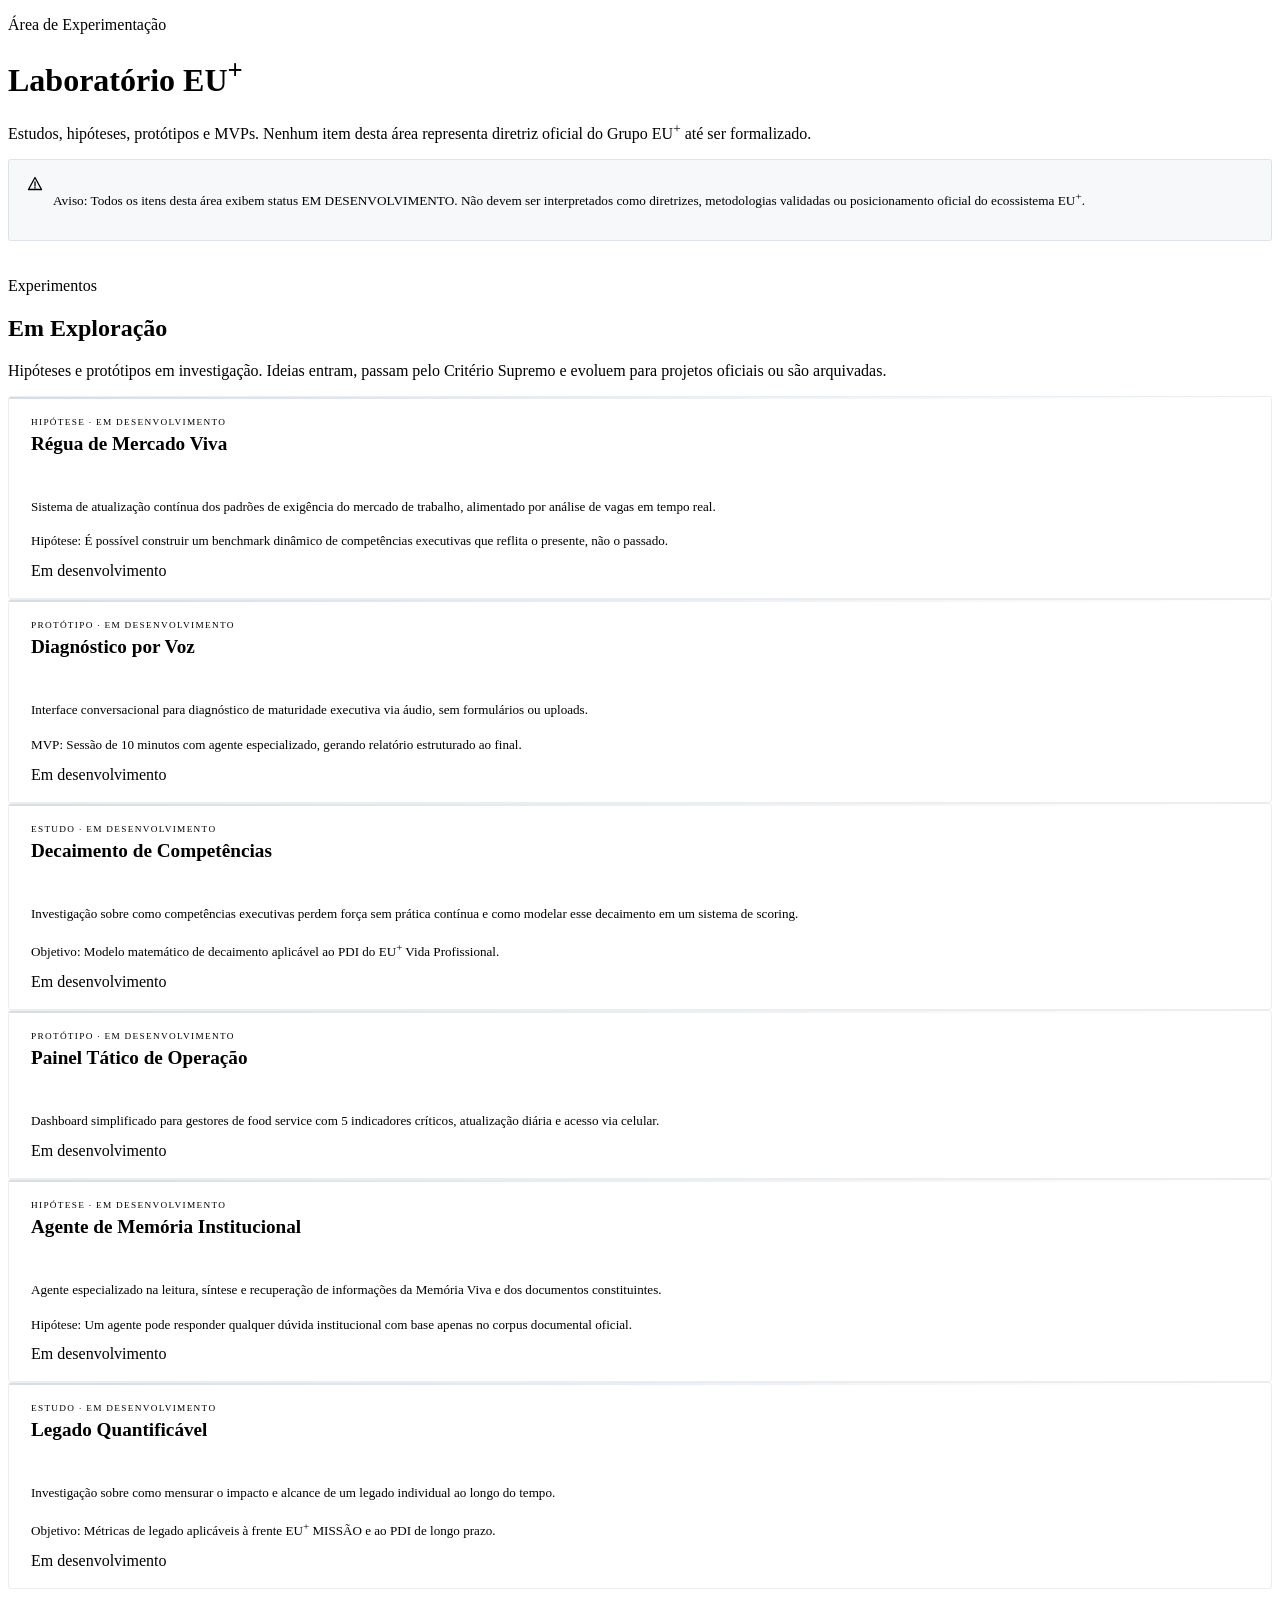
==== index.html @ 72e897d3 "Add files via upload" ====
<!DOCTYPE html>
<html lang="pt-BR">
<head>
<meta charset="UTF-8">
<meta name="viewport" content="width=device-width, initial-scale=1.0">
<title>EU⁺ · Laboratório</title>
<link rel="stylesheet" href="../css/style.css">
<style>
.lab-warn{background:rgba(122,143,163,0.06);border:1px solid rgba(122,143,163,0.2);border-radius:3px;padding:14px 18px;display:flex;align-items:flex-start;gap:10px;margin-bottom:36px;}
.lab-warn svg{color:var(--muted);flex-shrink:0;margin-top:2px;}
.lab-warn p{font-size:0.83rem;font-weight:300;color:var(--muted);line-height:1.65;}
.lab-warn p strong{font-weight:500;color:var(--text);}
.lab-card{border:1px solid rgba(122,143,163,0.15);border-radius:3px;background:var(--bg2);overflow:hidden;transition:border-color 0.2s;}
.lab-card:hover{border-color:rgba(122,143,163,0.3);}
.lab-head{padding:20px 22px 14px;border-bottom:1px solid var(--border2);position:relative;}
.lab-head::before{content:'';position:absolute;top:0;left:0;right:0;height:2px;background:linear-gradient(90deg,rgba(122,143,163,0.3),transparent);}
.lab-label{font-size:0.58rem;font-weight:500;letter-spacing:0.14em;text-transform:uppercase;color:var(--muted);margin-bottom:6px;}
.lab-name{font-family:'Cormorant Garamond',serif;font-size:1.2rem;font-weight:600;color:var(--text);line-height:1.15;}
.lab-body{padding:14px 22px 18px;}
.lab-body p{font-size:0.82rem;font-weight:300;color:var(--muted);line-height:1.65;margin-bottom:10px;}
.lab-body p:last-child{margin-bottom:0;}
.lab-body p strong{font-weight:500;color:var(--text);}
</style>
</head>
<body>
<nav class="topnav" id="topnav"></nav>
<div class="page-wrap">
  <div class="page-hero">
    <div class="container">
      <p class="hero-eyebrow reveal">Área de Experimentação</p>
      <h1 class="reveal rd1">Laboratório EU<sup class="plus">+</sup></h1>
      <p class="reveal rd2">Estudos, hipóteses, protótipos e MVPs. Nenhum item desta área representa diretriz oficial do Grupo EU<sup class="plus">+</sup> até ser formalizado.</p>
    </div>
  </div>

  <section class="sec">
    <div class="container">
      <div class="lab-warn reveal">
        <svg width="16" height="16" viewBox="0 0 16 16" fill="none"><path d="M8 1.5L1.5 13.5h13L8 1.5z" stroke="currentColor" stroke-width="1.3" stroke-linecap="round" stroke-linejoin="round"/><path d="M8 6v4M8 11.5v.5" stroke="currentColor" stroke-width="1.3" stroke-linecap="round"/></svg>
        <p><strong>Aviso:</strong> Todos os itens desta área exibem status <strong>EM DESENVOLVIMENTO</strong>. Não devem ser interpretados como diretrizes, metodologias validadas ou posicionamento oficial do ecossistema EU<sup class="plus">+</sup>.</p>
      </div>
      <div class="two-col sec-head"><div><p class="side-label">Experimentos</p></div><div><h2 class="reveal">Em Exploração</h2><p class="reveal rd1">Hipóteses e protótipos em investigação. Ideias entram, passam pelo Critério Supremo e evoluem para projetos oficiais ou são arquivadas.</p></div></div>
      <div class="grid3">
        <div class="lab-card reveal"><div class="lab-head"><div class="lab-label">Hipótese · Em desenvolvimento</div><div class="lab-name">Régua de Mercado Viva</div></div><div class="lab-body"><p>Sistema de atualização contínua dos padrões de exigência do mercado de trabalho, alimentado por análise de vagas em tempo real.</p><p><strong>Hipótese:</strong> É possível construir um benchmark dinâmico de competências executivas que reflita o presente, não o passado.</p><div style="margin-top:10px"><span class="status-badge dev">Em desenvolvimento</span></div></div></div>
        <div class="lab-card reveal rd1"><div class="lab-head"><div class="lab-label">Protótipo · Em desenvolvimento</div><div class="lab-name">Diagnóstico por Voz</div></div><div class="lab-body"><p>Interface conversacional para diagnóstico de maturidade executiva via áudio, sem formulários ou uploads.</p><p><strong>MVP:</strong> Sessão de 10 minutos com agente especializado, gerando relatório estruturado ao final.</p><div style="margin-top:10px"><span class="status-badge dev">Em desenvolvimento</span></div></div></div>
        <div class="lab-card reveal rd2"><div class="lab-head"><div class="lab-label">Estudo · Em desenvolvimento</div><div class="lab-name">Decaimento de Competências</div></div><div class="lab-body"><p>Investigação sobre como competências executivas perdem força sem prática contínua e como modelar esse decaimento em um sistema de scoring.</p><p><strong>Objetivo:</strong> Modelo matemático de decaimento aplicável ao PDI do EU<sup class="plus">+</sup> Vida Profissional.</p><div style="margin-top:10px"><span class="status-badge dev">Em desenvolvimento</span></div></div></div>
        <div class="lab-card reveal rd1"><div class="lab-head"><div class="lab-label">Protótipo · Em desenvolvimento</div><div class="lab-name">Painel Tático de Operação</div></div><div class="lab-body"><p>Dashboard simplificado para gestores de food service com 5 indicadores críticos, atualização diária e acesso via celular.</p><div style="margin-top:10px"><span class="status-badge dev">Em desenvolvimento</span></div></div></div>
        <div class="lab-card reveal rd2"><div class="lab-head"><div class="lab-label">Hipótese · Em desenvolvimento</div><div class="lab-name">Agente de Memória Institucional</div></div><div class="lab-body"><p>Agente especializado na leitura, síntese e recuperação de informações da Memória Viva e dos documentos constituintes.</p><p><strong>Hipótese:</strong> Um agente pode responder qualquer dúvida institucional com base apenas no corpus documental oficial.</p><div style="margin-top:10px"><span class="status-badge dev">Em desenvolvimento</span></div></div></div>
        <div class="lab-card reveal rd3"><div class="lab-head"><div class="lab-label">Estudo · Em desenvolvimento</div><div class="lab-name">Legado Quantificável</div></div><div class="lab-body"><p>Investigação sobre como mensurar o impacto e alcance de um legado individual ao longo do tempo.</p><p><strong>Objetivo:</strong> Métricas de legado aplicáveis à frente EU<sup class="plus">+</sup> MISSÃO e ao PDI de longo prazo.</p><div style="margin-top:10px"><span class="status-badge dev">Em desenvolvimento</span></div></div></div>
      </div>
    </div>
  </section>
</div>
<footer id="site-footer"></footer>
<script src="../js/shared.js"></script>
<script>buildNav('laboratorio'); buildFooter();</script>
</body>
</html>
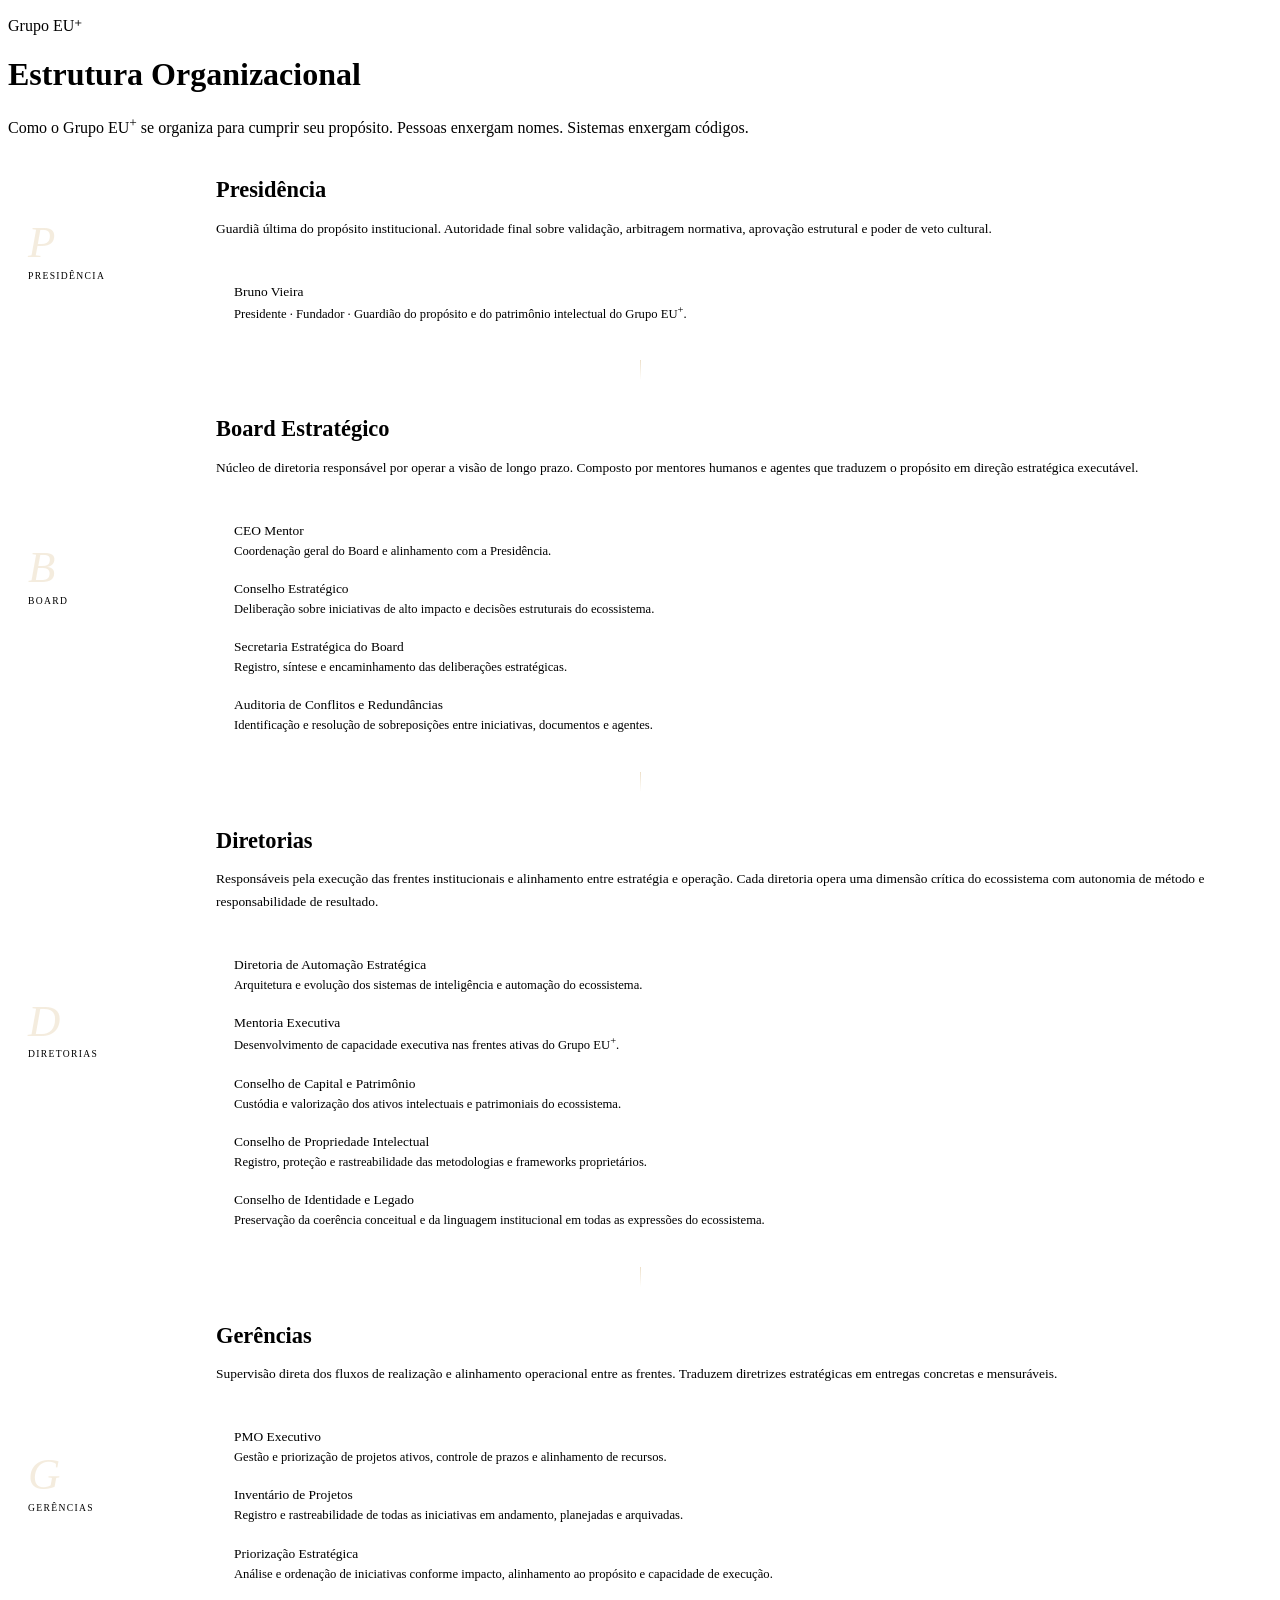
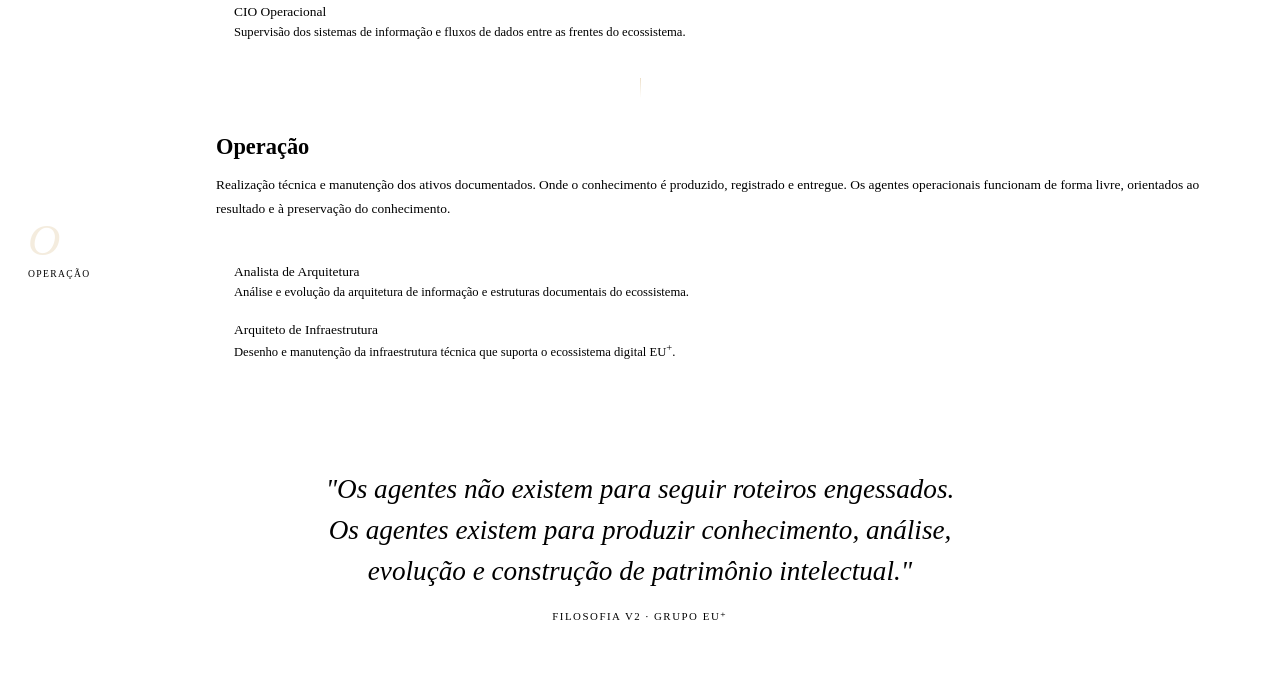
==== commit ac8e82f6: "Add files via upload" ====
--- a/index.html
+++ b/index.html
@@ -3,23 +3,28 @@
 <head>
 <meta charset="UTF-8">
 <meta name="viewport" content="width=device-width, initial-scale=1.0">
-<title>EU⁺ · Laboratório</title>
+<title>EU⁺ · Estrutura Organizacional</title>
 <link rel="stylesheet" href="../css/style.css">
 <style>
-.lab-warn{background:rgba(122,143,163,0.06);border:1px solid rgba(122,143,163,0.2);border-radius:3px;padding:14px 18px;display:flex;align-items:flex-start;gap:10px;margin-bottom:36px;}
-.lab-warn svg{color:var(--muted);flex-shrink:0;margin-top:2px;}
-.lab-warn p{font-size:0.83rem;font-weight:300;color:var(--muted);line-height:1.65;}
-.lab-warn p strong{font-weight:500;color:var(--text);}
-.lab-card{border:1px solid rgba(122,143,163,0.15);border-radius:3px;background:var(--bg2);overflow:hidden;transition:border-color 0.2s;}
-.lab-card:hover{border-color:rgba(122,143,163,0.3);}
-.lab-head{padding:20px 22px 14px;border-bottom:1px solid var(--border2);position:relative;}
-.lab-head::before{content:'';position:absolute;top:0;left:0;right:0;height:2px;background:linear-gradient(90deg,rgba(122,143,163,0.3),transparent);}
-.lab-label{font-size:0.58rem;font-weight:500;letter-spacing:0.14em;text-transform:uppercase;color:var(--muted);margin-bottom:6px;}
-.lab-name{font-family:'Cormorant Garamond',serif;font-size:1.2rem;font-weight:600;color:var(--text);line-height:1.15;}
-.lab-body{padding:14px 22px 18px;}
-.lab-body p{font-size:0.82rem;font-weight:300;color:var(--muted);line-height:1.65;margin-bottom:10px;}
-.lab-body p:last-child{margin-bottom:0;}
-.lab-body p strong{font-weight:500;color:var(--text);}
+.org-wrap { display:flex; flex-direction:column; gap:0; }
+.org-level { border:1px solid var(--border2); border-radius:3px; background:var(--bg2); margin-bottom:12px; overflow:hidden; transition:border-color 0.3s; display:grid; grid-template-columns:180px 1fr; }
+.org-level:hover { border-color:rgba(196,151,74,0.25); }
+.org-badge { background:var(--bg3); border-right:1px solid var(--border2); padding:24px 20px; display:flex; flex-direction:column; justify-content:center; gap:5px; transition:background 0.2s; }
+.org-level:hover .org-badge { background:var(--bg4); }
+.org-badge-n { font-family:'Cormorant Garamond',serif; font-size:2.8rem; font-weight:300; font-style:italic; color:rgba(196,151,74,0.18); line-height:1; }
+.org-badge-tag { font-size:0.6rem; font-weight:500; letter-spacing:0.14em; text-transform:uppercase; color:var(--gold); }
+.org-body { padding:24px 28px; }
+.org-title { font-family:'Cormorant Garamond',serif; font-size:1.4rem; font-weight:600; color:var(--text); margin-bottom:8px; }
+.org-purpose { font-size:0.84rem; font-weight:300; color:var(--muted); line-height:1.72; margin-bottom:18px; }
+.org-roles { border-top:1px solid var(--border2); padding-top:16px; display:flex; flex-direction:column; gap:0; }
+.org-role { display:flex; align-items:flex-start; gap:12px; padding:10px 0; border-bottom:1px solid var(--border2); }
+.org-role:last-child { border-bottom:none; padding-bottom:0; }
+.org-role-dot { width:6px; height:6px; border-radius:50%; border:1px solid var(--gold); background:transparent; flex-shrink:0; margin-top:7px; transition:background 0.2s; }
+.org-level:hover .org-role-dot { background:var(--gold); }
+.org-role-name { font-size:0.84rem; font-weight:500; color:var(--text); margin-bottom:2px; }
+.org-role-desc { font-size:0.79rem; font-weight:300; color:var(--muted); line-height:1.6; }
+.conn { width:1px; height:20px; background:linear-gradient(to bottom,rgba(196,151,74,0.3),transparent); margin:0 auto 12px; }
+@media(max-width:900px){ .org-level{grid-template-columns:1fr;} .org-badge{border-right:none;border-bottom:1px solid var(--border2);flex-direction:row;align-items:center;gap:14px;padding:14px 18px;} }
 </style>
 </head>
 <body>
@@ -27,32 +32,103 @@
 <div class="page-wrap">
   <div class="page-hero">
     <div class="container">
-      <p class="hero-eyebrow reveal">Área de Experimentação</p>
-      <h1 class="reveal rd1">Laboratório EU<sup class="plus">+</sup></h1>
-      <p class="reveal rd2">Estudos, hipóteses, protótipos e MVPs. Nenhum item desta área representa diretriz oficial do Grupo EU<sup class="plus">+</sup> até ser formalizado.</p>
+      <p class="hero-eyebrow reveal">Grupo EU⁺</p>
+      <h1 class="reveal rd1">Estrutura Organizacional</h1>
+      <p class="reveal rd2">Como o Grupo EU<sup class="plus">+</sup> se organiza para cumprir seu propósito. Pessoas enxergam nomes. Sistemas enxergam códigos.</p>
     </div>
   </div>
 
   <section class="sec">
     <div class="container">
-      <div class="lab-warn reveal">
-        <svg width="16" height="16" viewBox="0 0 16 16" fill="none"><path d="M8 1.5L1.5 13.5h13L8 1.5z" stroke="currentColor" stroke-width="1.3" stroke-linecap="round" stroke-linejoin="round"/><path d="M8 6v4M8 11.5v.5" stroke="currentColor" stroke-width="1.3" stroke-linecap="round"/></svg>
-        <p><strong>Aviso:</strong> Todos os itens desta área exibem status <strong>EM DESENVOLVIMENTO</strong>. Não devem ser interpretados como diretrizes, metodologias validadas ou posicionamento oficial do ecossistema EU<sup class="plus">+</sup>.</p>
+
+      <div class="org-level reveal">
+        <div class="org-badge"><span class="org-badge-n">P</span><span class="org-badge-tag">Presidência</span></div>
+        <div class="org-body">
+          <div class="org-title">Presidência</div>
+          <p class="org-purpose">Guardiã última do propósito institucional. Autoridade final sobre validação, arbitragem normativa, aprovação estrutural e poder de veto cultural.</p>
+          <div class="org-roles">
+            <div class="org-role"><div class="org-role-dot"></div><div><div class="org-role-name">Bruno Vieira</div><div class="org-role-desc">Presidente · Fundador · Guardião do propósito e do patrimônio intelectual do Grupo EU<sup class="plus">+</sup>.</div></div></div>
+          </div>
+        </div>
       </div>
-      <div class="two-col sec-head"><div><p class="side-label">Experimentos</p></div><div><h2 class="reveal">Em Exploração</h2><p class="reveal rd1">Hipóteses e protótipos em investigação. Ideias entram, passam pelo Critério Supremo e evoluem para projetos oficiais ou são arquivadas.</p></div></div>
-      <div class="grid3">
-        <div class="lab-card reveal"><div class="lab-head"><div class="lab-label">Hipótese · Em desenvolvimento</div><div class="lab-name">Régua de Mercado Viva</div></div><div class="lab-body"><p>Sistema de atualização contínua dos padrões de exigência do mercado de trabalho, alimentado por análise de vagas em tempo real.</p><p><strong>Hipótese:</strong> É possível construir um benchmark dinâmico de competências executivas que reflita o presente, não o passado.</p><div style="margin-top:10px"><span class="status-badge dev">Em desenvolvimento</span></div></div></div>
-        <div class="lab-card reveal rd1"><div class="lab-head"><div class="lab-label">Protótipo · Em desenvolvimento</div><div class="lab-name">Diagnóstico por Voz</div></div><div class="lab-body"><p>Interface conversacional para diagnóstico de maturidade executiva via áudio, sem formulários ou uploads.</p><p><strong>MVP:</strong> Sessão de 10 minutos com agente especializado, gerando relatório estruturado ao final.</p><div style="margin-top:10px"><span class="status-badge dev">Em desenvolvimento</span></div></div></div>
-        <div class="lab-card reveal rd2"><div class="lab-head"><div class="lab-label">Estudo · Em desenvolvimento</div><div class="lab-name">Decaimento de Competências</div></div><div class="lab-body"><p>Investigação sobre como competências executivas perdem força sem prática contínua e como modelar esse decaimento em um sistema de scoring.</p><p><strong>Objetivo:</strong> Modelo matemático de decaimento aplicável ao PDI do EU<sup class="plus">+</sup> Vida Profissional.</p><div style="margin-top:10px"><span class="status-badge dev">Em desenvolvimento</span></div></div></div>
-        <div class="lab-card reveal rd1"><div class="lab-head"><div class="lab-label">Protótipo · Em desenvolvimento</div><div class="lab-name">Painel Tático de Operação</div></div><div class="lab-body"><p>Dashboard simplificado para gestores de food service com 5 indicadores críticos, atualização diária e acesso via celular.</p><div style="margin-top:10px"><span class="status-badge dev">Em desenvolvimento</span></div></div></div>
-        <div class="lab-card reveal rd2"><div class="lab-head"><div class="lab-label">Hipótese · Em desenvolvimento</div><div class="lab-name">Agente de Memória Institucional</div></div><div class="lab-body"><p>Agente especializado na leitura, síntese e recuperação de informações da Memória Viva e dos documentos constituintes.</p><p><strong>Hipótese:</strong> Um agente pode responder qualquer dúvida institucional com base apenas no corpus documental oficial.</p><div style="margin-top:10px"><span class="status-badge dev">Em desenvolvimento</span></div></div></div>
-        <div class="lab-card reveal rd3"><div class="lab-head"><div class="lab-label">Estudo · Em desenvolvimento</div><div class="lab-name">Legado Quantificável</div></div><div class="lab-body"><p>Investigação sobre como mensurar o impacto e alcance de um legado individual ao longo do tempo.</p><p><strong>Objetivo:</strong> Métricas de legado aplicáveis à frente EU<sup class="plus">+</sup> MISSÃO e ao PDI de longo prazo.</p><div style="margin-top:10px"><span class="status-badge dev">Em desenvolvimento</span></div></div></div>
+
+      <div class="conn"></div>
+
+      <div class="org-level reveal rd1">
+        <div class="org-badge"><span class="org-badge-n">B</span><span class="org-badge-tag">Board</span></div>
+        <div class="org-body">
+          <div class="org-title">Board Estratégico</div>
+          <p class="org-purpose">Núcleo de diretoria responsável por operar a visão de longo prazo. Composto por mentores humanos e agentes que traduzem o propósito em direção estratégica executável.</p>
+          <div class="org-roles">
+            <div class="org-role"><div class="org-role-dot"></div><div><div class="org-role-name">CEO Mentor</div><div class="org-role-desc">Coordenação geral do Board e alinhamento com a Presidência.</div></div></div>
+            <div class="org-role"><div class="org-role-dot"></div><div><div class="org-role-name">Conselho Estratégico</div><div class="org-role-desc">Deliberação sobre iniciativas de alto impacto e decisões estruturais do ecossistema.</div></div></div>
+            <div class="org-role"><div class="org-role-dot"></div><div><div class="org-role-name">Secretaria Estratégica do Board</div><div class="org-role-desc">Registro, síntese e encaminhamento das deliberações estratégicas.</div></div></div>
+            <div class="org-role"><div class="org-role-dot"></div><div><div class="org-role-name">Auditoria de Conflitos e Redundâncias</div><div class="org-role-desc">Identificação e resolução de sobreposições entre iniciativas, documentos e agentes.</div></div></div>
+          </div>
+        </div>
+      </div>
+
+      <div class="conn"></div>
+
+      <div class="org-level reveal rd2">
+        <div class="org-badge"><span class="org-badge-n">D</span><span class="org-badge-tag">Diretorias</span></div>
+        <div class="org-body">
+          <div class="org-title">Diretorias</div>
+          <p class="org-purpose">Responsáveis pela execução das frentes institucionais e alinhamento entre estratégia e operação. Cada diretoria opera uma dimensão crítica do ecossistema com autonomia de método e responsabilidade de resultado.</p>
+          <div class="org-roles">
+            <div class="org-role"><div class="org-role-dot"></div><div><div class="org-role-name">Diretoria de Automação Estratégica</div><div class="org-role-desc">Arquitetura e evolução dos sistemas de inteligência e automação do ecossistema.</div></div></div>
+            <div class="org-role"><div class="org-role-dot"></div><div><div class="org-role-name">Mentoria Executiva</div><div class="org-role-desc">Desenvolvimento de capacidade executiva nas frentes ativas do Grupo EU<sup class="plus">+</sup>.</div></div></div>
+            <div class="org-role"><div class="org-role-dot"></div><div><div class="org-role-name">Conselho de Capital e Patrimônio</div><div class="org-role-desc">Custódia e valorização dos ativos intelectuais e patrimoniais do ecossistema.</div></div></div>
+            <div class="org-role"><div class="org-role-dot"></div><div><div class="org-role-name">Conselho de Propriedade Intelectual</div><div class="org-role-desc">Registro, proteção e rastreabilidade das metodologias e frameworks proprietários.</div></div></div>
+            <div class="org-role"><div class="org-role-dot"></div><div><div class="org-role-name">Conselho de Identidade e Legado</div><div class="org-role-desc">Preservação da coerência conceitual e da linguagem institucional em todas as expressões do ecossistema.</div></div></div>
+          </div>
+        </div>
+      </div>
+
+      <div class="conn"></div>
+
+      <div class="org-level reveal rd3">
+        <div class="org-badge"><span class="org-badge-n">G</span><span class="org-badge-tag">Gerências</span></div>
+        <div class="org-body">
+          <div class="org-title">Gerências</div>
+          <p class="org-purpose">Supervisão direta dos fluxos de realização e alinhamento operacional entre as frentes. Traduzem diretrizes estratégicas em entregas concretas e mensuráveis.</p>
+          <div class="org-roles">
+            <div class="org-role"><div class="org-role-dot"></div><div><div class="org-role-name">PMO Executivo</div><div class="org-role-desc">Gestão e priorização de projetos ativos, controle de prazos e alinhamento de recursos.</div></div></div>
+            <div class="org-role"><div class="org-role-dot"></div><div><div class="org-role-name">Inventário de Projetos</div><div class="org-role-desc">Registro e rastreabilidade de todas as iniciativas em andamento, planejadas e arquivadas.</div></div></div>
+            <div class="org-role"><div class="org-role-dot"></div><div><div class="org-role-name">Priorização Estratégica</div><div class="org-role-desc">Análise e ordenação de iniciativas conforme impacto, alinhamento ao propósito e capacidade de execução.</div></div></div>
+            <div class="org-role"><div class="org-role-dot"></div><div><div class="org-role-name">CIO Operacional</div><div class="org-role-desc">Supervisão dos sistemas de informação e fluxos de dados entre as frentes do ecossistema.</div></div></div>
+          </div>
+        </div>
+      </div>
+
+      <div class="conn"></div>
+
+      <div class="org-level reveal rd4">
+        <div class="org-badge"><span class="org-badge-n">O</span><span class="org-badge-tag">Operação</span></div>
+        <div class="org-body">
+          <div class="org-title">Operação</div>
+          <p class="org-purpose">Realização técnica e manutenção dos ativos documentados. Onde o conhecimento é produzido, registrado e entregue. Os agentes operacionais funcionam de forma livre, orientados ao resultado e à preservação do conhecimento.</p>
+          <div class="org-roles">
+            <div class="org-role"><div class="org-role-dot"></div><div><div class="org-role-name">Analista de Arquitetura</div><div class="org-role-desc">Análise e evolução da arquitetura de informação e estruturas documentais do ecossistema.</div></div></div>
+            <div class="org-role"><div class="org-role-dot"></div><div><div class="org-role-name">Arquiteto de Infraestrutura</div><div class="org-role-desc">Desenho e manutenção da infraestrutura técnica que suporta o ecossistema digital EU<sup class="plus">+</sup>.</div></div></div>
+          </div>
+        </div>
+      </div>
+
+    </div>
+  </section>
+
+  <section class="sec">
+    <div class="container">
+      <div class="card reveal" style="text-align:center;padding:44px 40px">
+        <p style="font-family:'Cormorant Garamond',serif;font-size:clamp(1.2rem,2.5vw,1.7rem);font-weight:300;font-style:italic;color:var(--text);line-height:1.5;margin-bottom:14px">"Os agentes não existem para seguir roteiros engessados.<br>Os agentes existem para produzir conhecimento, análise,<br>evolução e construção de patrimônio intelectual."</p>
+        <span style="font-size:0.68rem;font-weight:500;letter-spacing:0.14em;text-transform:uppercase;color:var(--gold)">Filosofia V2 · Grupo EU⁺</span>
       </div>
     </div>
   </section>
 </div>
 <footer id="site-footer"></footer>
 <script src="../js/shared.js"></script>
-<script>buildNav('laboratorio'); buildFooter();</script>
+<script>buildNav('organizacao'); buildFooter();</script>
 </body>
 </html>
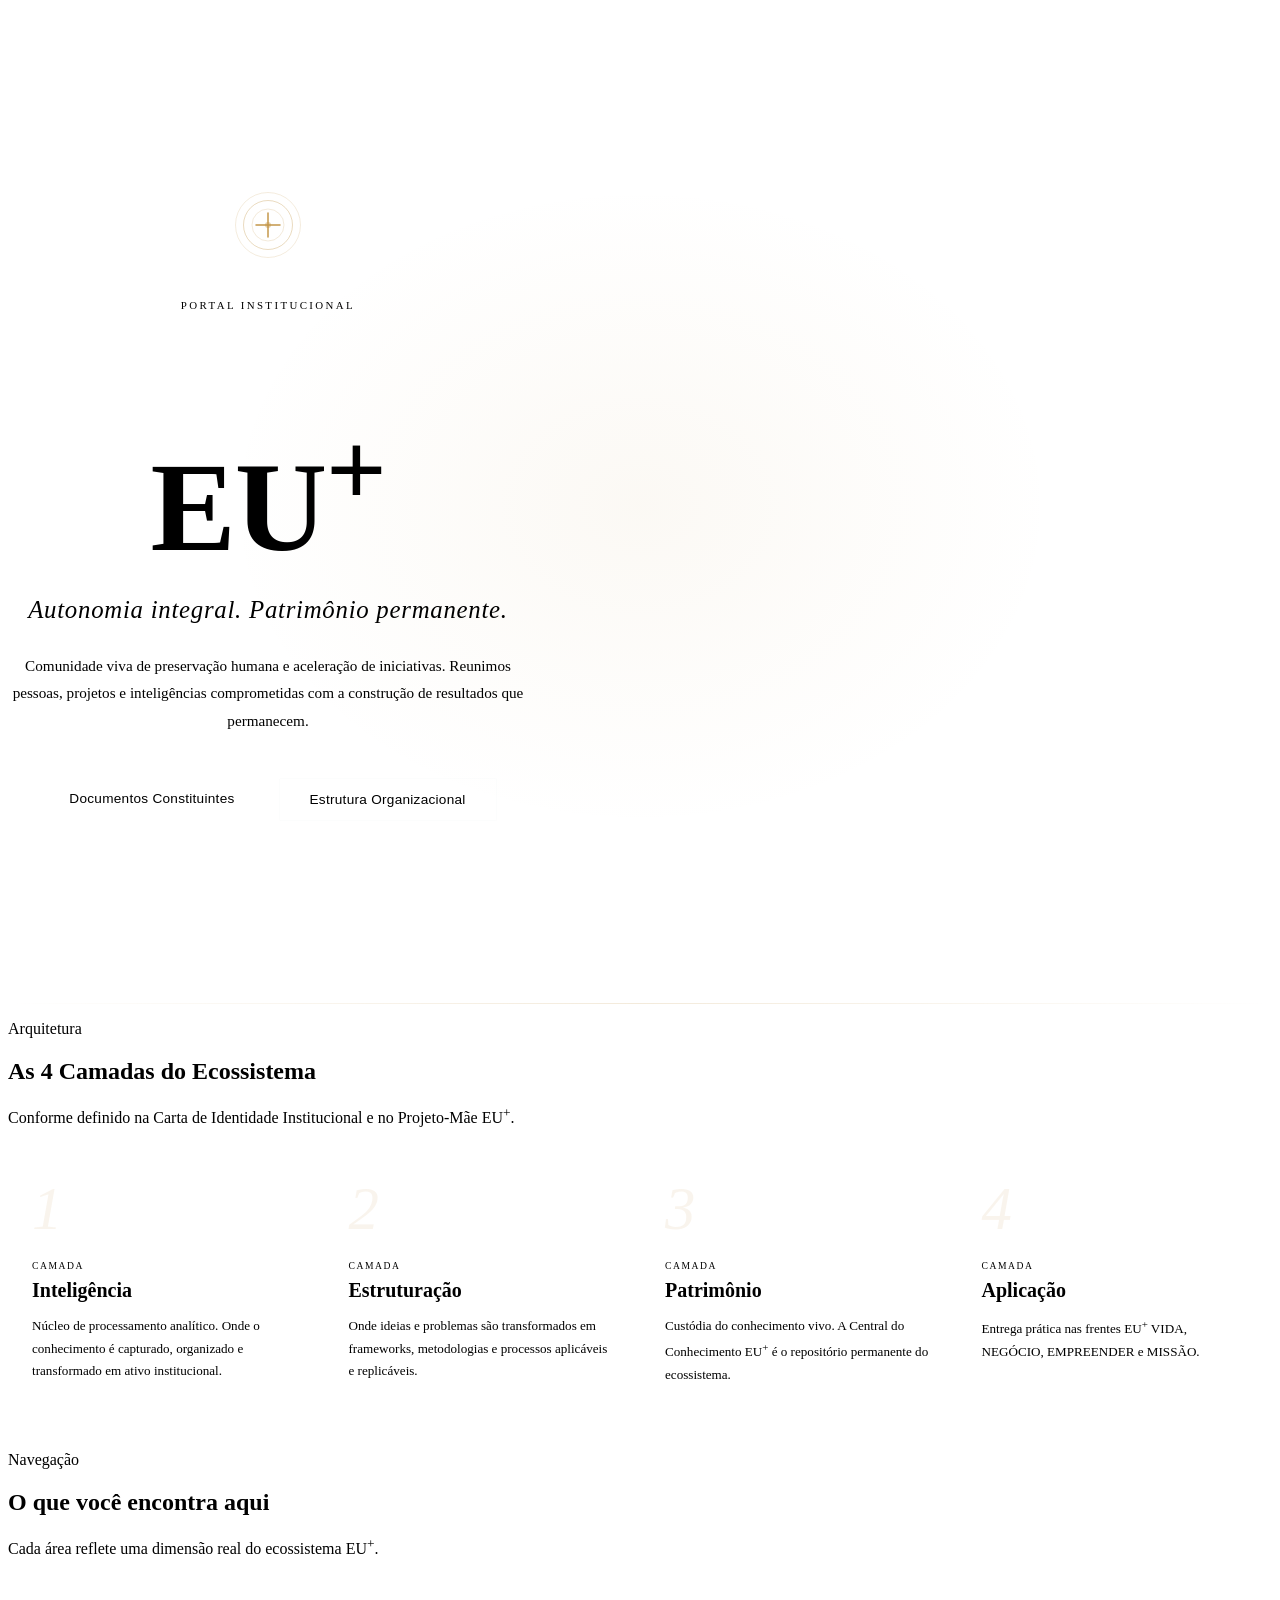
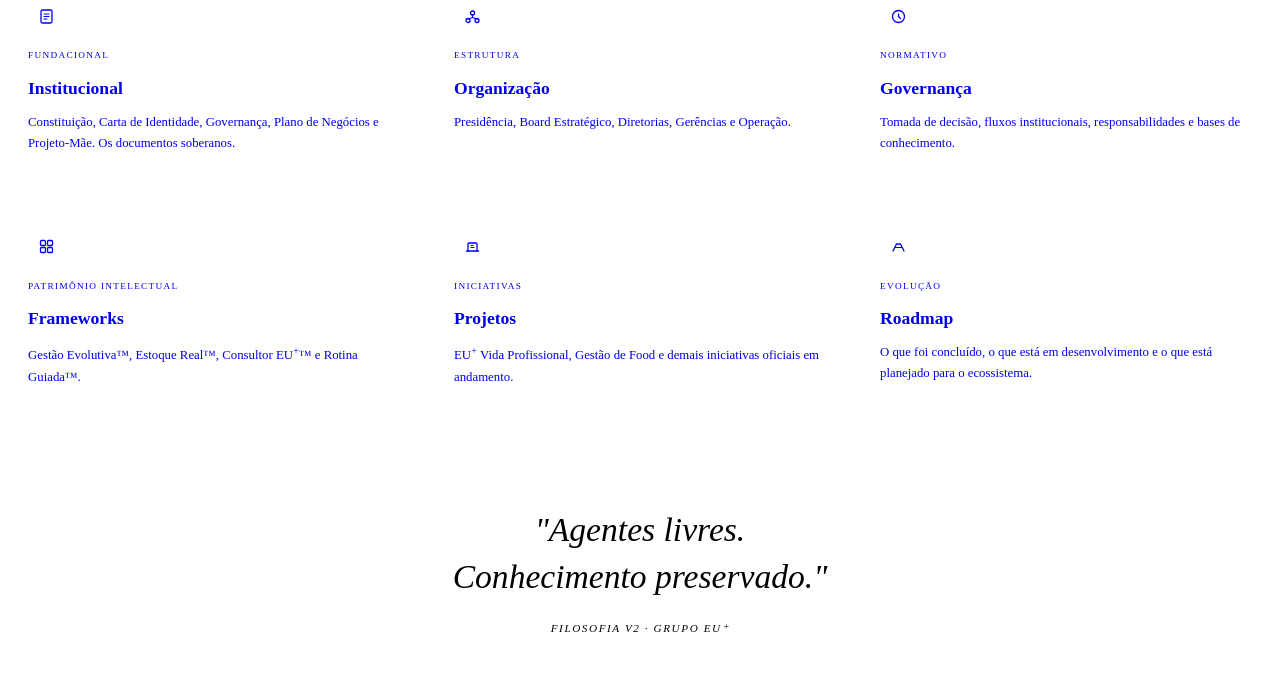
==== commit c9dac515: "Rename Portal/index.html to index.html" ====
--- a/index.html
+++ b/index.html
@@ -3,132 +3,305 @@
 <head>
 <meta charset="UTF-8">
 <meta name="viewport" content="width=device-width, initial-scale=1.0">
-<title>EU⁺ · Estrutura Organizacional</title>
-<link rel="stylesheet" href="../css/style.css">
+<meta name="description" content="EU⁺ — Portal Institucional. Comunidade viva de preservação humana e aceleração de iniciativas.">
+<title>EU⁺ · Portal Institucional</title>
+<link rel="stylesheet" href="./css/style.css">
 <style>
-.org-wrap { display:flex; flex-direction:column; gap:0; }
-.org-level { border:1px solid var(--border2); border-radius:3px; background:var(--bg2); margin-bottom:12px; overflow:hidden; transition:border-color 0.3s; display:grid; grid-template-columns:180px 1fr; }
-.org-level:hover { border-color:rgba(196,151,74,0.25); }
-.org-badge { background:var(--bg3); border-right:1px solid var(--border2); padding:24px 20px; display:flex; flex-direction:column; justify-content:center; gap:5px; transition:background 0.2s; }
-.org-level:hover .org-badge { background:var(--bg4); }
-.org-badge-n { font-family:'Cormorant Garamond',serif; font-size:2.8rem; font-weight:300; font-style:italic; color:rgba(196,151,74,0.18); line-height:1; }
-.org-badge-tag { font-size:0.6rem; font-weight:500; letter-spacing:0.14em; text-transform:uppercase; color:var(--gold); }
-.org-body { padding:24px 28px; }
-.org-title { font-family:'Cormorant Garamond',serif; font-size:1.4rem; font-weight:600; color:var(--text); margin-bottom:8px; }
-.org-purpose { font-size:0.84rem; font-weight:300; color:var(--muted); line-height:1.72; margin-bottom:18px; }
-.org-roles { border-top:1px solid var(--border2); padding-top:16px; display:flex; flex-direction:column; gap:0; }
-.org-role { display:flex; align-items:flex-start; gap:12px; padding:10px 0; border-bottom:1px solid var(--border2); }
-.org-role:last-child { border-bottom:none; padding-bottom:0; }
-.org-role-dot { width:6px; height:6px; border-radius:50%; border:1px solid var(--gold); background:transparent; flex-shrink:0; margin-top:7px; transition:background 0.2s; }
-.org-level:hover .org-role-dot { background:var(--gold); }
-.org-role-name { font-size:0.84rem; font-weight:500; color:var(--text); margin-bottom:2px; }
-.org-role-desc { font-size:0.79rem; font-weight:300; color:var(--muted); line-height:1.6; }
-.conn { width:1px; height:20px; background:linear-gradient(to bottom,rgba(196,151,74,0.3),transparent); margin:0 auto 12px; }
-@media(max-width:900px){ .org-level{grid-template-columns:1fr;} .org-badge{border-right:none;border-bottom:1px solid var(--border2);flex-direction:row;align-items:center;gap:14px;padding:14px 18px;} }
+  .home-hero {
+    min-height: calc(100vh - 64px);
+    display: flex; align-items: center;
+    padding: 80px 0;
+    position: relative; overflow: hidden;
+  }
+
+  .home-hero::before {
+    content: '';
+    position: absolute; top: 50%; left: 50%;
+    transform: translate(-50%, -50%);
+    width: 900px; height: 700px;
+    background: radial-gradient(ellipse, rgba(196,151,74,0.06) 0%, transparent 65%);
+    pointer-events: none;
+  }
+
+  .home-hero::after {
+    content: '';
+    position: absolute; bottom: 0; left: 0; right: 0;
+    height: 1px;
+    background: linear-gradient(90deg, transparent, rgba(196,151,74,0.2), transparent);
+  }
+
+  .hero-center {
+    text-align: center;
+    max-width: 780px; margin: 0 auto;
+    position: relative; z-index: 1;
+  }
+
+  .hero-emblem { margin-bottom: 36px; }
+
+  .hero-eyebrow-home {
+    font-size: 0.68rem; font-weight: 500;
+    letter-spacing: 0.22em; text-transform: uppercase;
+    color: var(--gold); margin-bottom: 18px;
+    display: block;
+  }
+
+  .hero-title {
+    font-family: 'Cormorant Garamond', serif;
+    font-size: clamp(4rem, 11vw, 8rem);
+    font-weight: 600; color: var(--text);
+    line-height: 1; margin-bottom: 12px;
+    letter-spacing: -0.01em;
+  }
+
+  .hero-sub {
+    font-family: 'Cormorant Garamond', serif;
+    font-size: clamp(1.1rem, 2.5vw, 1.55rem);
+    font-weight: 300; font-style: italic;
+    color: var(--gold); margin-bottom: 28px;
+    letter-spacing: 0.03em;
+  }
+
+  .hero-desc {
+    font-size: 0.95rem; font-weight: 300;
+    color: var(--muted); line-height: 1.8;
+    max-width: 520px; margin: 0 auto 44px;
+  }
+
+  .hero-ctas {
+    display: flex; justify-content: center;
+    gap: 14px; flex-wrap: wrap;
+  }
+
+  .btn {
+    font-family: 'DM Sans', sans-serif;
+    font-size: 0.85rem; font-weight: 500;
+    padding: 13px 30px; border-radius: 2px;
+    text-decoration: none; display: inline-block;
+    transition: all 0.2s; letter-spacing: 0.02em;
+  }
+
+  .btn-primary { background: var(--gold); color: var(--bg); }
+  .btn-primary:hover { background: #D4AA62; transform: translateY(-1px); }
+  .btn-outline { background: transparent; color: var(--text); border: 1px solid rgba(238,240,242,0.18); }
+  .btn-outline:hover { border-color: var(--gold); color: var(--gold); }
+
+  /* CAMADAS */
+  .camadas-wrap {
+    display: grid; grid-template-columns: repeat(4, 1fr);
+    gap: 2px;
+  }
+
+  .camada {
+    background: var(--bg2); padding: 36px 24px;
+    position: relative; overflow: hidden;
+    transition: background 0.3s;
+  }
+
+  .camada:first-child { border-radius: 3px 0 0 3px; }
+  .camada:last-child  { border-radius: 0 3px 3px 0; }
+  .camada:hover { background: var(--bg3); }
+
+  .camada::before {
+    content: ''; position: absolute;
+    top: 0; left: 0; right: 0; height: 2px;
+    background: linear-gradient(90deg, transparent, var(--gold), transparent);
+    opacity: 0; transition: opacity 0.3s;
+  }
+
+  .camada:hover::before { opacity: 1; }
+
+  .camada-n {
+    font-family: 'Cormorant Garamond', serif;
+    font-size: 3.8rem; font-weight: 300; font-style: italic;
+    color: rgba(196,151,74,0.1); line-height: 1;
+    margin-bottom: 20px; display: block;
+  }
+
+  .camada-label { font-size: 0.6rem; font-weight: 500; letter-spacing: 0.16em; text-transform: uppercase; color: var(--gold); margin-bottom: 8px; }
+  .camada-title { font-family: 'Cormorant Garamond', serif; font-size: 1.25rem; font-weight: 600; color: var(--text); margin-bottom: 10px; }
+  .camada-desc { font-size: 0.82rem; font-weight: 300; color: var(--muted); line-height: 1.72; }
+
+  /* NAV CARDS */
+  .nav-cards { display: grid; grid-template-columns: repeat(3, 1fr); gap: 14px; }
+
+  .nav-card {
+    border: 1px solid var(--border2); border-radius: 3px;
+    padding: 24px 20px; background: var(--bg2);
+    text-decoration: none; display: block;
+    transition: border-color 0.25s, transform 0.2s;
+    position: relative; overflow: hidden;
+  }
+
+  .nav-card::after {
+    content: ''; position: absolute;
+    bottom: 0; left: 0; width: 0; height: 1px;
+    background: var(--gold); transition: width 0.3s;
+  }
+
+  .nav-card:hover { border-color: rgba(196,151,74,0.3); transform: translateY(-2px); }
+  .nav-card:hover::after { width: 100%; }
+
+  .nav-card-icon {
+    width: 36px; height: 36px;
+    border: 1px solid var(--border); border-radius: 2px;
+    background: var(--bg3); display: flex;
+    align-items: center; justify-content: center;
+    margin-bottom: 16px; color: var(--gold);
+  }
+
+  .nav-card-label { font-size: 0.58rem; font-weight: 500; letter-spacing: 0.14em; text-transform: uppercase; color: var(--muted); margin-bottom: 6px; }
+  .nav-card h3 { font-family: 'Cormorant Garamond', serif; font-size: 1.1rem; font-weight: 600; color: var(--text); margin-bottom: 8px; }
+  .nav-card p { font-size: 0.8rem; font-weight: 300; color: var(--muted); line-height: 1.65; }
+
+  .principle-box {
+    background: var(--bg2); border: 1px solid var(--border);
+    border-radius: 3px; padding: 48px;
+    text-align: center; position: relative; overflow: hidden;
+  }
+
+  .principle-box::before {
+    content: ''; position: absolute;
+    top: 0; left: 0; right: 0; height: 2px;
+    background: linear-gradient(90deg, transparent, var(--gold), transparent);
+  }
+
+  .principle-box blockquote {
+    font-family: 'Cormorant Garamond', serif;
+    font-size: clamp(1.5rem, 3vw, 2.1rem);
+    font-weight: 300; font-style: italic;
+    color: var(--text); line-height: 1.4; margin-bottom: 18px;
+  }
+
+  .principle-box cite {
+    font-size: 0.7rem; font-weight: 500;
+    letter-spacing: 0.14em; text-transform: uppercase;
+    color: var(--gold);
+  }
+
+  @media (max-width: 900px) {
+    .camadas-wrap { grid-template-columns: 1fr 1fr; }
+    .camada:first-child { border-radius: 3px 0 0 0; }
+    .camada:last-child  { border-radius: 0 0 3px 0; }
+    .nav-cards { grid-template-columns: 1fr; }
+    .principle-box { padding: 32px 24px; }
+  }
 </style>
 </head>
 <body>
 <nav class="topnav" id="topnav"></nav>
+
 <div class="page-wrap">
-  <div class="page-hero">
+
+  <!-- HERO -->
+  <section class="home-hero">
     <div class="container">
-      <p class="hero-eyebrow reveal">Grupo EU⁺</p>
-      <h1 class="reveal rd1">Estrutura Organizacional</h1>
-      <p class="reveal rd2">Como o Grupo EU<sup class="plus">+</sup> se organiza para cumprir seu propósito. Pessoas enxergam nomes. Sistemas enxergam códigos.</p>
+      <div class="hero-center">
+        <div class="hero-emblem reveal">
+          <svg width="68" height="68" viewBox="0 0 68 68" fill="none" xmlns="http://www.w3.org/2000/svg">
+            <circle cx="34" cy="34" r="32.5" stroke="rgba(196,151,74,0.18)" stroke-width="1"/>
+            <circle cx="34" cy="34" r="24.5" stroke="rgba(196,151,74,0.35)" stroke-width="1"/>
+            <circle cx="34" cy="34" r="16" stroke="rgba(196,151,74,0.2)" stroke-width="1"/>
+            <line x1="34" y1="22" x2="34" y2="46" stroke="#C4974A" stroke-width="1.5" stroke-linecap="round"/>
+            <line x1="22" y1="34" x2="46" y2="34" stroke="#C4974A" stroke-width="1.5" stroke-linecap="round"/>
+            <circle cx="34" cy="34" r="3" fill="#C4974A" opacity="0.45"/>
+          </svg>
+        </div>
+        <span class="hero-eyebrow-home reveal rd1">Portal Institucional</span>
+        <h1 class="hero-title reveal rd2">EU<sup class="plus">+</sup></h1>
+        <p class="hero-sub reveal rd2">Autonomia integral. Patrimônio permanente.</p>
+        <p class="hero-desc reveal rd3">Comunidade viva de preservação humana e aceleração de iniciativas. Reunimos pessoas, projetos e inteligências comprometidas com a construção de resultados que permanecem.</p>
+        <div class="hero-ctas reveal rd4">
+          <a href="./documentos/index.html" class="btn btn-primary">Documentos Constituintes</a>
+          <a href="./organizacao/index.html" class="btn btn-outline">Estrutura Organizacional</a>
+        </div>
+      </div>
     </div>
-  </div>
-
+  </section>
+
+  <!-- CAMADAS -->
+  <section class="sec" style="border-top:1px solid var(--border2)">
+    <div class="container">
+      <div class="two-col sec-head">
+        <div><p class="side-label">Arquitetura</p></div>
+        <div>
+          <h2>As 4 Camadas do Ecossistema</h2>
+          <p>Conforme definido na Carta de Identidade Institucional e no Projeto-Mãe EU<sup class="plus">+</sup>.</p>
+        </div>
+      </div>
+      <div class="camadas-wrap">
+        <div class="camada reveal"><span class="camada-n">1</span><div class="camada-label">Camada</div><div class="camada-title">Inteligência</div><p class="camada-desc">Núcleo de processamento analítico. Onde o conhecimento é capturado, organizado e transformado em ativo institucional.</p></div>
+        <div class="camada reveal rd1"><span class="camada-n">2</span><div class="camada-label">Camada</div><div class="camada-title">Estruturação</div><p class="camada-desc">Onde ideias e problemas são transformados em frameworks, metodologias e processos aplicáveis e replicáveis.</p></div>
+        <div class="camada reveal rd2"><span class="camada-n">3</span><div class="camada-label">Camada</div><div class="camada-title">Patrimônio</div><p class="camada-desc">Custódia do conhecimento vivo. A Central do Conhecimento EU<sup class="plus">+</sup> é o repositório permanente do ecossistema.</p></div>
+        <div class="camada reveal rd3"><span class="camada-n">4</span><div class="camada-label">Camada</div><div class="camada-title">Aplicação</div><p class="camada-desc">Entrega prática nas frentes EU<sup class="plus">+</sup> VIDA, NEGÓCIO, EMPREENDER e MISSÃO.</p></div>
+      </div>
+    </div>
+  </section>
+
+  <!-- NAVEGAÇÃO -->
   <section class="sec">
     <div class="container">
-
-      <div class="org-level reveal">
-        <div class="org-badge"><span class="org-badge-n">P</span><span class="org-badge-tag">Presidência</span></div>
-        <div class="org-body">
-          <div class="org-title">Presidência</div>
-          <p class="org-purpose">Guardiã última do propósito institucional. Autoridade final sobre validação, arbitragem normativa, aprovação estrutural e poder de veto cultural.</p>
-          <div class="org-roles">
-            <div class="org-role"><div class="org-role-dot"></div><div><div class="org-role-name">Bruno Vieira</div><div class="org-role-desc">Presidente · Fundador · Guardião do propósito e do patrimônio intelectual do Grupo EU<sup class="plus">+</sup>.</div></div></div>
-          </div>
+      <div class="two-col sec-head">
+        <div><p class="side-label">Navegação</p></div>
+        <div>
+          <h2>O que você encontra aqui</h2>
+          <p>Cada área reflete uma dimensão real do ecossistema EU<sup class="plus">+</sup>.</p>
         </div>
       </div>
-
-      <div class="conn"></div>
-
-      <div class="org-level reveal rd1">
-        <div class="org-badge"><span class="org-badge-n">B</span><span class="org-badge-tag">Board</span></div>
-        <div class="org-body">
-          <div class="org-title">Board Estratégico</div>
-          <p class="org-purpose">Núcleo de diretoria responsável por operar a visão de longo prazo. Composto por mentores humanos e agentes que traduzem o propósito em direção estratégica executável.</p>
-          <div class="org-roles">
-            <div class="org-role"><div class="org-role-dot"></div><div><div class="org-role-name">CEO Mentor</div><div class="org-role-desc">Coordenação geral do Board e alinhamento com a Presidência.</div></div></div>
-            <div class="org-role"><div class="org-role-dot"></div><div><div class="org-role-name">Conselho Estratégico</div><div class="org-role-desc">Deliberação sobre iniciativas de alto impacto e decisões estruturais do ecossistema.</div></div></div>
-            <div class="org-role"><div class="org-role-dot"></div><div><div class="org-role-name">Secretaria Estratégica do Board</div><div class="org-role-desc">Registro, síntese e encaminhamento das deliberações estratégicas.</div></div></div>
-            <div class="org-role"><div class="org-role-dot"></div><div><div class="org-role-name">Auditoria de Conflitos e Redundâncias</div><div class="org-role-desc">Identificação e resolução de sobreposições entre iniciativas, documentos e agentes.</div></div></div>
-          </div>
-        </div>
-      </div>
-
-      <div class="conn"></div>
-
-      <div class="org-level reveal rd2">
-        <div class="org-badge"><span class="org-badge-n">D</span><span class="org-badge-tag">Diretorias</span></div>
-        <div class="org-body">
-          <div class="org-title">Diretorias</div>
-          <p class="org-purpose">Responsáveis pela execução das frentes institucionais e alinhamento entre estratégia e operação. Cada diretoria opera uma dimensão crítica do ecossistema com autonomia de método e responsabilidade de resultado.</p>
-          <div class="org-roles">
-            <div class="org-role"><div class="org-role-dot"></div><div><div class="org-role-name">Diretoria de Automação Estratégica</div><div class="org-role-desc">Arquitetura e evolução dos sistemas de inteligência e automação do ecossistema.</div></div></div>
-            <div class="org-role"><div class="org-role-dot"></div><div><div class="org-role-name">Mentoria Executiva</div><div class="org-role-desc">Desenvolvimento de capacidade executiva nas frentes ativas do Grupo EU<sup class="plus">+</sup>.</div></div></div>
-            <div class="org-role"><div class="org-role-dot"></div><div><div class="org-role-name">Conselho de Capital e Patrimônio</div><div class="org-role-desc">Custódia e valorização dos ativos intelectuais e patrimoniais do ecossistema.</div></div></div>
-            <div class="org-role"><div class="org-role-dot"></div><div><div class="org-role-name">Conselho de Propriedade Intelectual</div><div class="org-role-desc">Registro, proteção e rastreabilidade das metodologias e frameworks proprietários.</div></div></div>
-            <div class="org-role"><div class="org-role-dot"></div><div><div class="org-role-name">Conselho de Identidade e Legado</div><div class="org-role-desc">Preservação da coerência conceitual e da linguagem institucional em todas as expressões do ecossistema.</div></div></div>
-          </div>
-        </div>
-      </div>
-
-      <div class="conn"></div>
-
-      <div class="org-level reveal rd3">
-        <div class="org-badge"><span class="org-badge-n">G</span><span class="org-badge-tag">Gerências</span></div>
-        <div class="org-body">
-          <div class="org-title">Gerências</div>
-          <p class="org-purpose">Supervisão direta dos fluxos de realização e alinhamento operacional entre as frentes. Traduzem diretrizes estratégicas em entregas concretas e mensuráveis.</p>
-          <div class="org-roles">
-            <div class="org-role"><div class="org-role-dot"></div><div><div class="org-role-name">PMO Executivo</div><div class="org-role-desc">Gestão e priorização de projetos ativos, controle de prazos e alinhamento de recursos.</div></div></div>
-            <div class="org-role"><div class="org-role-dot"></div><div><div class="org-role-name">Inventário de Projetos</div><div class="org-role-desc">Registro e rastreabilidade de todas as iniciativas em andamento, planejadas e arquivadas.</div></div></div>
-            <div class="org-role"><div class="org-role-dot"></div><div><div class="org-role-name">Priorização Estratégica</div><div class="org-role-desc">Análise e ordenação de iniciativas conforme impacto, alinhamento ao propósito e capacidade de execução.</div></div></div>
-            <div class="org-role"><div class="org-role-dot"></div><div><div class="org-role-name">CIO Operacional</div><div class="org-role-desc">Supervisão dos sistemas de informação e fluxos de dados entre as frentes do ecossistema.</div></div></div>
-          </div>
-        </div>
-      </div>
-
-      <div class="conn"></div>
-
-      <div class="org-level reveal rd4">
-        <div class="org-badge"><span class="org-badge-n">O</span><span class="org-badge-tag">Operação</span></div>
-        <div class="org-body">
-          <div class="org-title">Operação</div>
-          <p class="org-purpose">Realização técnica e manutenção dos ativos documentados. Onde o conhecimento é produzido, registrado e entregue. Os agentes operacionais funcionam de forma livre, orientados ao resultado e à preservação do conhecimento.</p>
-          <div class="org-roles">
-            <div class="org-role"><div class="org-role-dot"></div><div><div class="org-role-name">Analista de Arquitetura</div><div class="org-role-desc">Análise e evolução da arquitetura de informação e estruturas documentais do ecossistema.</div></div></div>
-            <div class="org-role"><div class="org-role-dot"></div><div><div class="org-role-name">Arquiteto de Infraestrutura</div><div class="org-role-desc">Desenho e manutenção da infraestrutura técnica que suporta o ecossistema digital EU<sup class="plus">+</sup>.</div></div></div>
-          </div>
-        </div>
-      </div>
-
+      <div class="nav-cards">
+        <a href="./documentos/index.html" class="nav-card reveal">
+          <div class="nav-card-icon"><svg width="15" height="15" viewBox="0 0 15 15" fill="none"><rect x="2" y="1" width="11" height="13" rx="1.5" stroke="currentColor" stroke-width="1.3"/><path d="M5 5h5M5 7.5h5M5 10h3" stroke="currentColor" stroke-width="1" stroke-linecap="round"/></svg></div>
+          <div class="nav-card-label">Fundacional</div>
+          <h3>Institucional</h3>
+          <p>Constituição, Carta de Identidade, Governança, Plano de Negócios e Projeto-Mãe. Os documentos soberanos.</p>
+        </a>
+        <a href="./organizacao/index.html" class="nav-card reveal rd1">
+          <div class="nav-card-icon"><svg width="15" height="15" viewBox="0 0 15 15" fill="none"><circle cx="7.5" cy="4" r="2" stroke="currentColor" stroke-width="1.3"/><circle cx="3" cy="11.5" r="2" stroke="currentColor" stroke-width="1.3"/><circle cx="12" cy="11.5" r="2" stroke="currentColor" stroke-width="1.3"/><path d="M7.5 6v2.5M7.5 8.5L3 10M7.5 8.5L12 10" stroke="currentColor" stroke-width="1.1" stroke-linecap="round"/></svg></div>
+          <div class="nav-card-label">Estrutura</div>
+          <h3>Organização</h3>
+          <p>Presidência, Board Estratégico, Diretorias, Gerências e Operação.</p>
+        </a>
+        <a href="./governanca/index.html" class="nav-card reveal rd2">
+          <div class="nav-card-icon"><svg width="15" height="15" viewBox="0 0 15 15" fill="none"><circle cx="7.5" cy="7.5" r="6" stroke="currentColor" stroke-width="1.3"/><path d="M7.5 5v2.5l2 2" stroke="currentColor" stroke-width="1.3" stroke-linecap="round"/></svg></div>
+          <div class="nav-card-label">Normativo</div>
+          <h3>Governança</h3>
+          <p>Tomada de decisão, fluxos institucionais, responsabilidades e bases de conhecimento.</p>
+        </a>
+        <a href="./frameworks/index.html" class="nav-card reveal rd1">
+          <div class="nav-card-icon"><svg width="15" height="15" viewBox="0 0 15 15" fill="none"><rect x="1.5" y="1.5" width="5" height="5" rx="1" stroke="currentColor" stroke-width="1.3"/><rect x="8.5" y="1.5" width="5" height="5" rx="1" stroke="currentColor" stroke-width="1.3"/><rect x="1.5" y="8.5" width="5" height="5" rx="1" stroke="currentColor" stroke-width="1.3"/><rect x="8.5" y="8.5" width="5" height="5" rx="1" stroke="currentColor" stroke-width="1.3"/></svg></div>
+          <div class="nav-card-label">Patrimônio Intelectual</div>
+          <h3>Frameworks</h3>
+          <p>Gestão Evolutiva™, Estoque Real™, Consultor EU<sup class="plus">+</sup>™ e Rotina Guiada™.</p>
+        </a>
+        <a href="./projetos/index.html" class="nav-card reveal rd2">
+          <div class="nav-card-icon"><svg width="15" height="15" viewBox="0 0 15 15" fill="none"><path d="M3 12V5a1 1 0 011-1h7a1 1 0 011 1v7" stroke="currentColor" stroke-width="1.3" stroke-linecap="round"/><path d="M1.5 12h12" stroke="currentColor" stroke-width="1.3" stroke-linecap="round"/><path d="M6 8.5h3M6 6.5h2" stroke="currentColor" stroke-width="1" stroke-linecap="round"/></svg></div>
+          <div class="nav-card-label">Iniciativas</div>
+          <h3>Projetos</h3>
+          <p>EU<sup class="plus">+</sup> Vida Profissional, Gestão de Food e demais iniciativas oficiais em andamento.</p>
+        </a>
+        <a href="./roadmap/index.html" class="nav-card reveal rd3">
+          <div class="nav-card-icon"><svg width="15" height="15" viewBox="0 0 15 15" fill="none"><path d="M2 12l3.5-7h4L13 12" stroke="currentColor" stroke-width="1.3" stroke-linecap="round" stroke-linejoin="round"/><path d="M4 8.5h7" stroke="currentColor" stroke-width="1" stroke-linecap="round"/></svg></div>
+          <div class="nav-card-label">Evolução</div>
+          <h3>Roadmap</h3>
+          <p>O que foi concluído, o que está em desenvolvimento e o que está planejado para o ecossistema.</p>
+        </a>
+      </div>
     </div>
   </section>
 
+  <!-- PRINCÍPIO -->
   <section class="sec">
     <div class="container">
-      <div class="card reveal" style="text-align:center;padding:44px 40px">
-        <p style="font-family:'Cormorant Garamond',serif;font-size:clamp(1.2rem,2.5vw,1.7rem);font-weight:300;font-style:italic;color:var(--text);line-height:1.5;margin-bottom:14px">"Os agentes não existem para seguir roteiros engessados.<br>Os agentes existem para produzir conhecimento, análise,<br>evolução e construção de patrimônio intelectual."</p>
-        <span style="font-size:0.68rem;font-weight:500;letter-spacing:0.14em;text-transform:uppercase;color:var(--gold)">Filosofia V2 · Grupo EU⁺</span>
+      <div class="principle-box reveal">
+        <blockquote>"Agentes livres.<br>Conhecimento preservado."</blockquote>
+        <cite>Filosofia V2 · Grupo EU⁺</cite>
       </div>
     </div>
   </section>
+
 </div>
+
 <footer id="site-footer"></footer>
-<script src="../js/shared.js"></script>
-<script>buildNav('organizacao'); buildFooter();</script>
+<script src="./js/shared.js"></script>
+<script>buildNav('inicio'); buildFooter();</script>
 </body>
 </html>
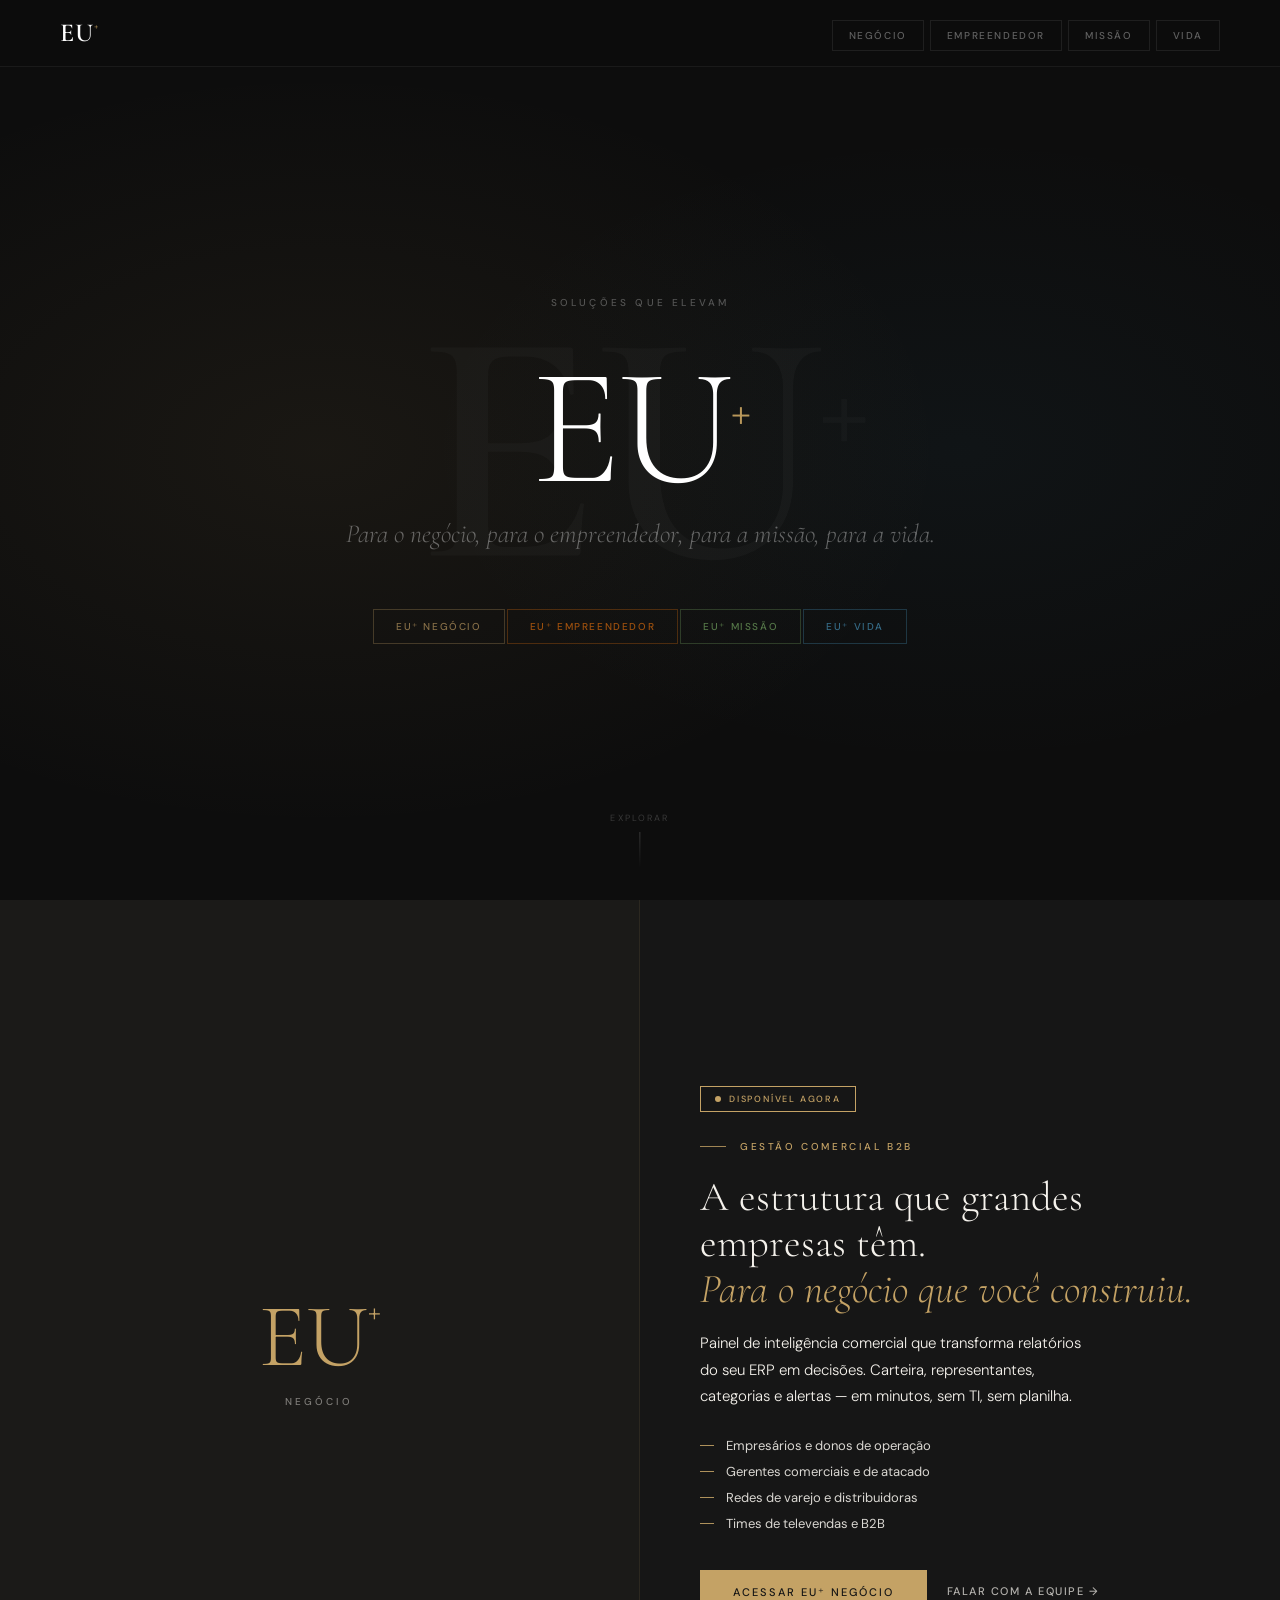
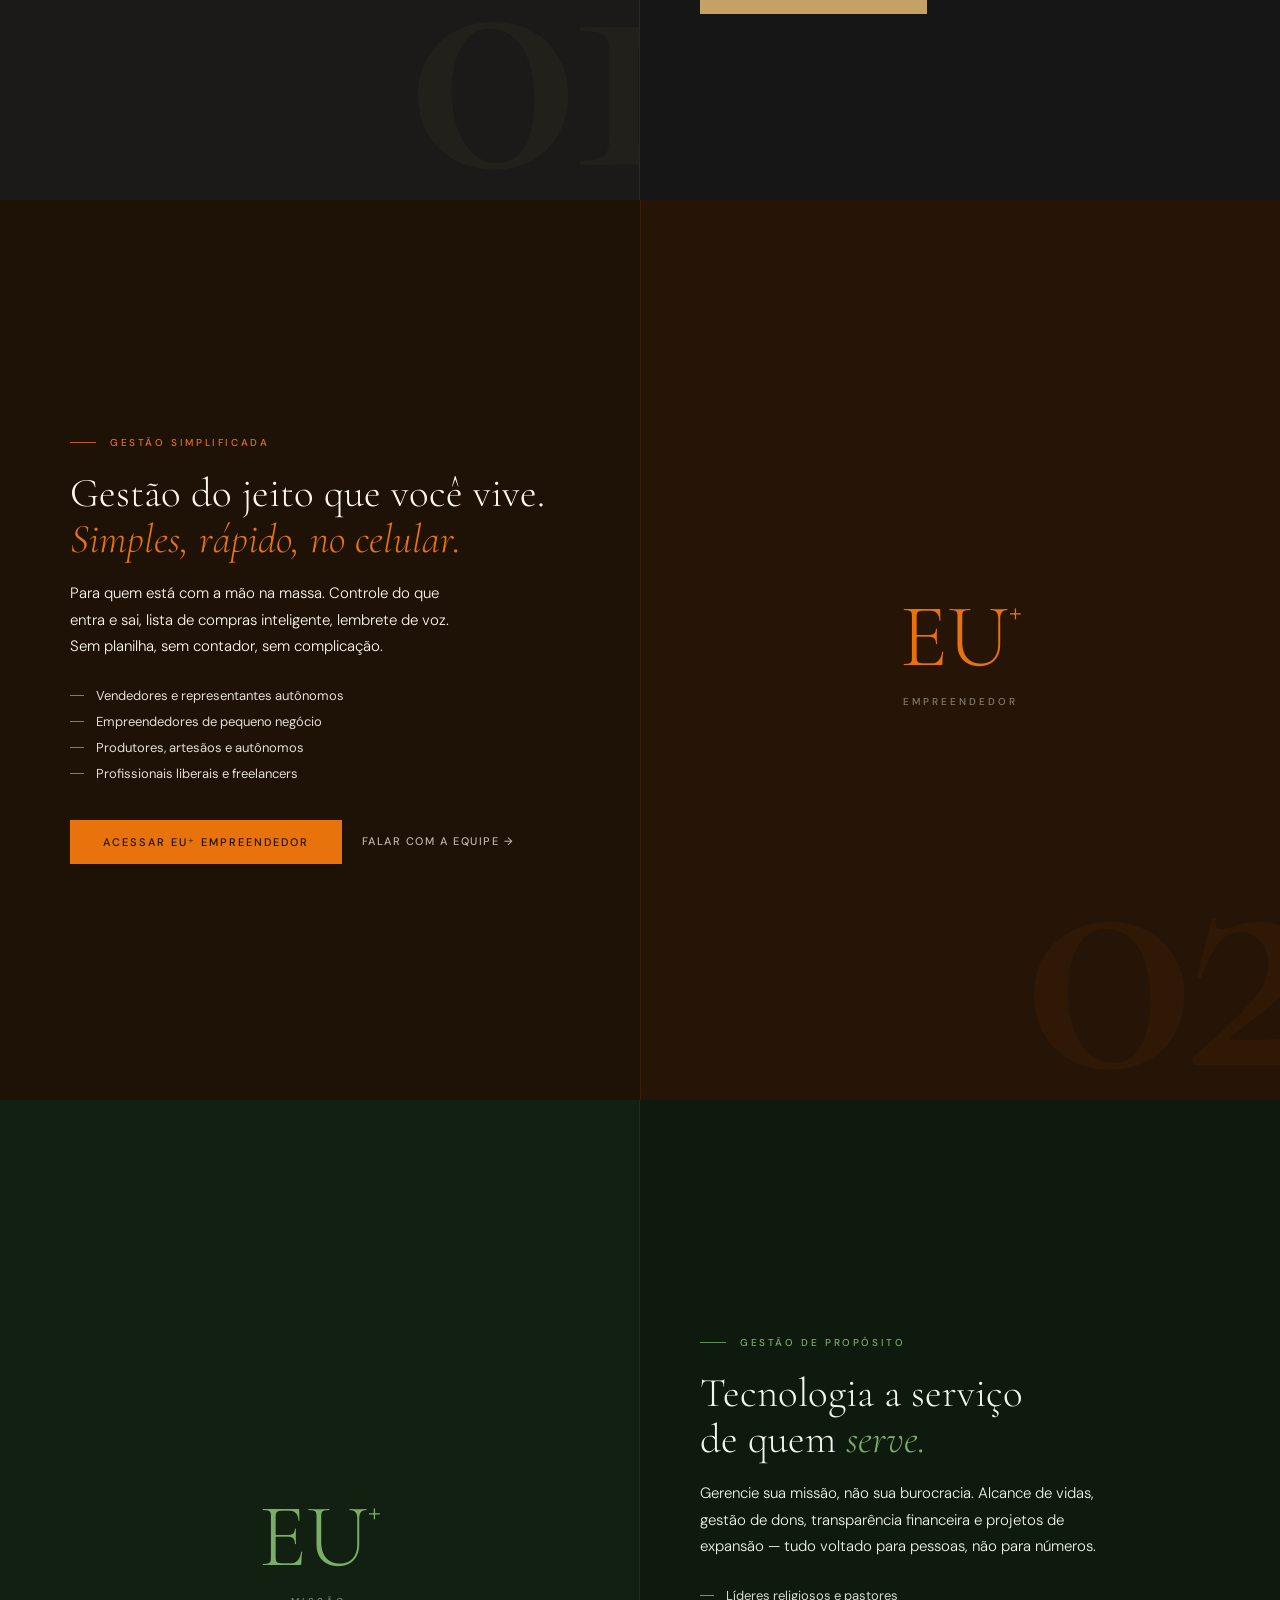
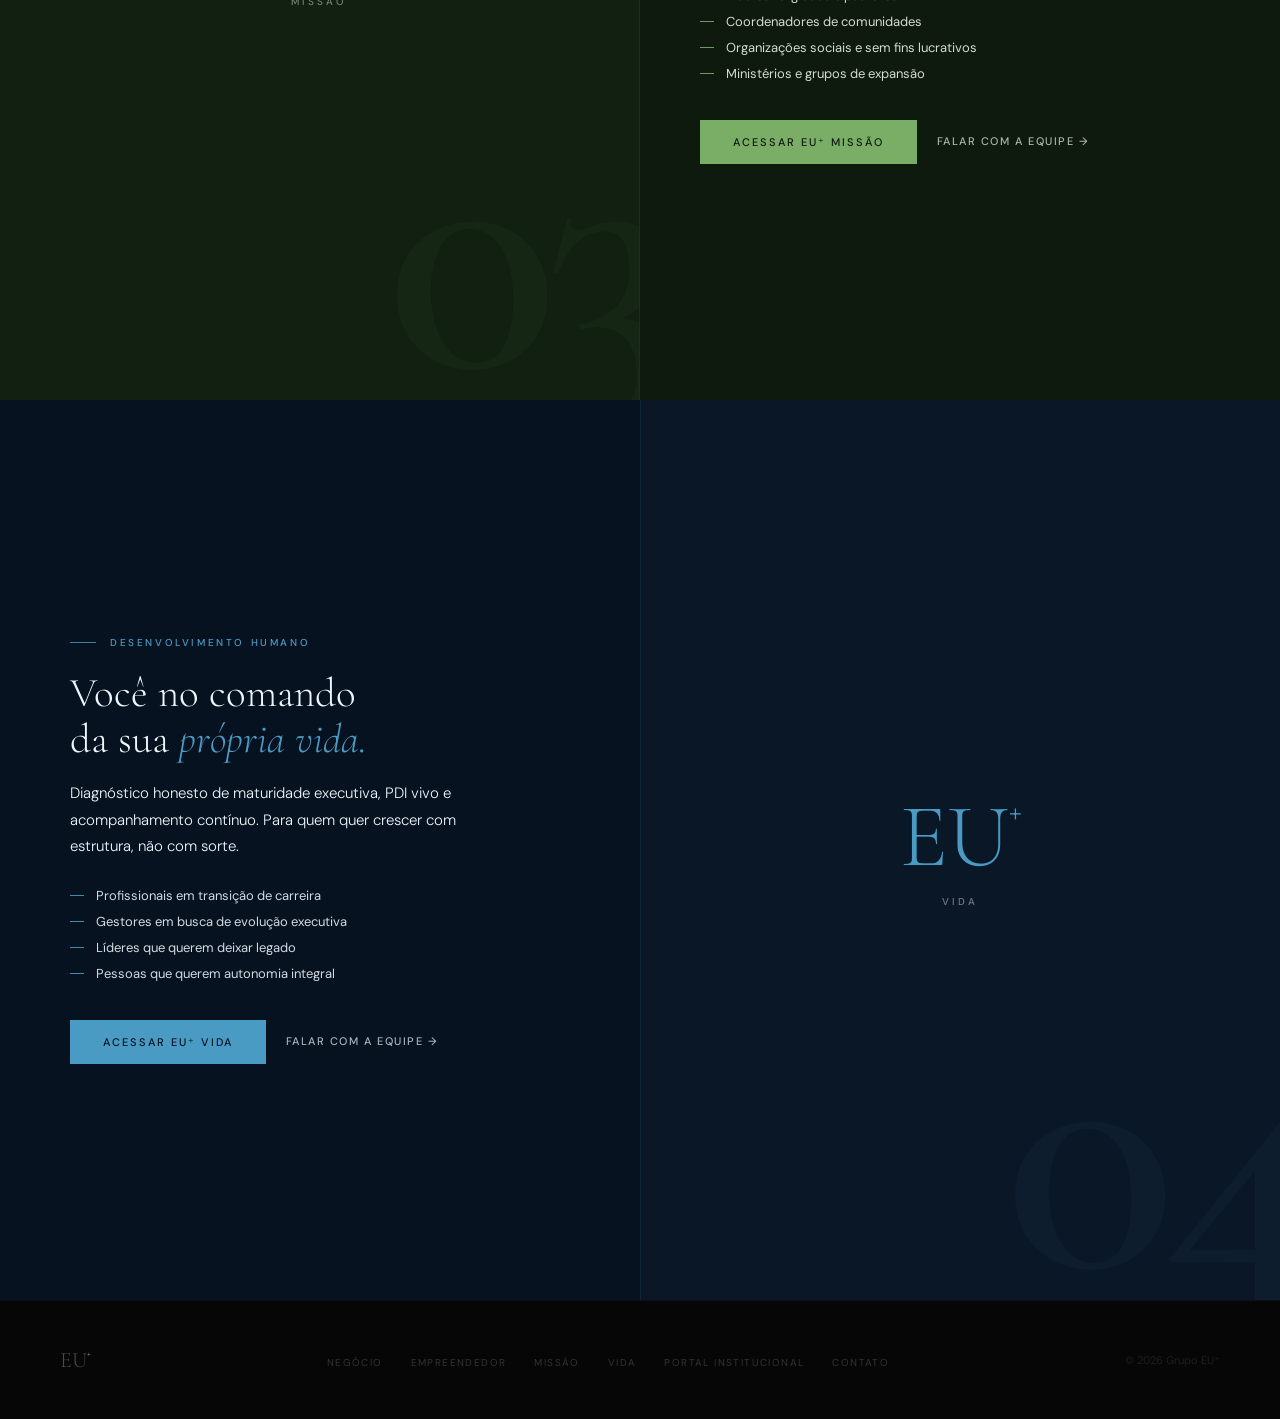
==== commit 08fa772b: "Add files via upload" ====
--- a/index.html
+++ b/index.html
@@ -3,305 +3,442 @@
 <head>
 <meta charset="UTF-8">
 <meta name="viewport" content="width=device-width, initial-scale=1.0">
-<meta name="description" content="EU⁺ — Portal Institucional. Comunidade viva de preservação humana e aceleração de iniciativas.">
-<title>EU⁺ · Portal Institucional</title>
-<link rel="stylesheet" href="./css/style.css">
+<meta name="description" content="EU⁺ — Soluções para negócio, empreendedorismo, missão e vida.">
+<title>EU⁺ — Soluções que elevam</title>
+<link href="https://fonts.googleapis.com/css2?family=Cormorant+Garamond:ital,wght@0,300;0,400;0,600;1,300;1,400&family=DM+Sans:wght@300;400;500&display=swap" rel="stylesheet">
 <style>
-  .home-hero {
-    min-height: calc(100vh - 64px);
-    display: flex; align-items: center;
-    padding: 80px 0;
-    position: relative; overflow: hidden;
-  }
-
-  .home-hero::before {
-    content: '';
-    position: absolute; top: 50%; left: 50%;
-    transform: translate(-50%, -50%);
-    width: 900px; height: 700px;
-    background: radial-gradient(ellipse, rgba(196,151,74,0.06) 0%, transparent 65%);
-    pointer-events: none;
-  }
-
-  .home-hero::after {
-    content: '';
-    position: absolute; bottom: 0; left: 0; right: 0;
-    height: 1px;
-    background: linear-gradient(90deg, transparent, rgba(196,151,74,0.2), transparent);
-  }
-
-  .hero-center {
-    text-align: center;
-    max-width: 780px; margin: 0 auto;
-    position: relative; z-index: 1;
-  }
-
-  .hero-emblem { margin-bottom: 36px; }
-
-  .hero-eyebrow-home {
-    font-size: 0.68rem; font-weight: 500;
-    letter-spacing: 0.22em; text-transform: uppercase;
-    color: var(--gold); margin-bottom: 18px;
-    display: block;
-  }
-
-  .hero-title {
-    font-family: 'Cormorant Garamond', serif;
-    font-size: clamp(4rem, 11vw, 8rem);
-    font-weight: 600; color: var(--text);
-    line-height: 1; margin-bottom: 12px;
-    letter-spacing: -0.01em;
-  }
-
-  .hero-sub {
-    font-family: 'Cormorant Garamond', serif;
-    font-size: clamp(1.1rem, 2.5vw, 1.55rem);
-    font-weight: 300; font-style: italic;
-    color: var(--gold); margin-bottom: 28px;
-    letter-spacing: 0.03em;
-  }
-
-  .hero-desc {
-    font-size: 0.95rem; font-weight: 300;
-    color: var(--muted); line-height: 1.8;
-    max-width: 520px; margin: 0 auto 44px;
-  }
-
-  .hero-ctas {
-    display: flex; justify-content: center;
-    gap: 14px; flex-wrap: wrap;
-  }
-
-  .btn {
-    font-family: 'DM Sans', sans-serif;
-    font-size: 0.85rem; font-weight: 500;
-    padding: 13px 30px; border-radius: 2px;
-    text-decoration: none; display: inline-block;
-    transition: all 0.2s; letter-spacing: 0.02em;
-  }
-
-  .btn-primary { background: var(--gold); color: var(--bg); }
-  .btn-primary:hover { background: #D4AA62; transform: translateY(-1px); }
-  .btn-outline { background: transparent; color: var(--text); border: 1px solid rgba(238,240,242,0.18); }
-  .btn-outline:hover { border-color: var(--gold); color: var(--gold); }
-
-  /* CAMADAS */
-  .camadas-wrap {
-    display: grid; grid-template-columns: repeat(4, 1fr);
-    gap: 2px;
-  }
-
-  .camada {
-    background: var(--bg2); padding: 36px 24px;
-    position: relative; overflow: hidden;
-    transition: background 0.3s;
-  }
-
-  .camada:first-child { border-radius: 3px 0 0 3px; }
-  .camada:last-child  { border-radius: 0 3px 3px 0; }
-  .camada:hover { background: var(--bg3); }
-
-  .camada::before {
-    content: ''; position: absolute;
-    top: 0; left: 0; right: 0; height: 2px;
-    background: linear-gradient(90deg, transparent, var(--gold), transparent);
-    opacity: 0; transition: opacity 0.3s;
-  }
-
-  .camada:hover::before { opacity: 1; }
-
-  .camada-n {
-    font-family: 'Cormorant Garamond', serif;
-    font-size: 3.8rem; font-weight: 300; font-style: italic;
-    color: rgba(196,151,74,0.1); line-height: 1;
-    margin-bottom: 20px; display: block;
-  }
-
-  .camada-label { font-size: 0.6rem; font-weight: 500; letter-spacing: 0.16em; text-transform: uppercase; color: var(--gold); margin-bottom: 8px; }
-  .camada-title { font-family: 'Cormorant Garamond', serif; font-size: 1.25rem; font-weight: 600; color: var(--text); margin-bottom: 10px; }
-  .camada-desc { font-size: 0.82rem; font-weight: 300; color: var(--muted); line-height: 1.72; }
-
-  /* NAV CARDS */
-  .nav-cards { display: grid; grid-template-columns: repeat(3, 1fr); gap: 14px; }
-
-  .nav-card {
-    border: 1px solid var(--border2); border-radius: 3px;
-    padding: 24px 20px; background: var(--bg2);
-    text-decoration: none; display: block;
-    transition: border-color 0.25s, transform 0.2s;
-    position: relative; overflow: hidden;
-  }
-
-  .nav-card::after {
-    content: ''; position: absolute;
-    bottom: 0; left: 0; width: 0; height: 1px;
-    background: var(--gold); transition: width 0.3s;
-  }
-
-  .nav-card:hover { border-color: rgba(196,151,74,0.3); transform: translateY(-2px); }
-  .nav-card:hover::after { width: 100%; }
-
-  .nav-card-icon {
-    width: 36px; height: 36px;
-    border: 1px solid var(--border); border-radius: 2px;
-    background: var(--bg3); display: flex;
-    align-items: center; justify-content: center;
-    margin-bottom: 16px; color: var(--gold);
-  }
-
-  .nav-card-label { font-size: 0.58rem; font-weight: 500; letter-spacing: 0.14em; text-transform: uppercase; color: var(--muted); margin-bottom: 6px; }
-  .nav-card h3 { font-family: 'Cormorant Garamond', serif; font-size: 1.1rem; font-weight: 600; color: var(--text); margin-bottom: 8px; }
-  .nav-card p { font-size: 0.8rem; font-weight: 300; color: var(--muted); line-height: 1.65; }
-
-  .principle-box {
-    background: var(--bg2); border: 1px solid var(--border);
-    border-radius: 3px; padding: 48px;
-    text-align: center; position: relative; overflow: hidden;
-  }
-
-  .principle-box::before {
-    content: ''; position: absolute;
-    top: 0; left: 0; right: 0; height: 2px;
-    background: linear-gradient(90deg, transparent, var(--gold), transparent);
-  }
-
-  .principle-box blockquote {
-    font-family: 'Cormorant Garamond', serif;
-    font-size: clamp(1.5rem, 3vw, 2.1rem);
-    font-weight: 300; font-style: italic;
-    color: var(--text); line-height: 1.4; margin-bottom: 18px;
-  }
-
-  .principle-box cite {
-    font-size: 0.7rem; font-weight: 500;
-    letter-spacing: 0.14em; text-transform: uppercase;
-    color: var(--gold);
-  }
-
-  @media (max-width: 900px) {
-    .camadas-wrap { grid-template-columns: 1fr 1fr; }
-    .camada:first-child { border-radius: 3px 0 0 0; }
-    .camada:last-child  { border-radius: 0 0 3px 0; }
-    .nav-cards { grid-template-columns: 1fr; }
-    .principle-box { padding: 32px 24px; }
-  }
+*,*::before,*::after{margin:0;padding:0;box-sizing:border-box}
+:root{
+  --ink:#0D0D0D;--ivory:#F5F2EC;--muted:#888078;
+  --e-bg:#161616;--e-ac:#C4A265;--e-tx:#F5F2EC;
+  --m-bg:#1E1206;--m-ac:#E8720C;--m-tx:#FFF8F0;
+  --s-bg:#0E1A0E;--s-ac:#7AAD66;--s-tx:#F0F5EE;
+  --v-bg:#071220;--v-ac:#4A9BC4;--v-tx:#EEF6FB;
+}
+html{scroll-behavior:smooth}
+body{font-family:'DM Sans',sans-serif;background:var(--ink);color:var(--ivory);overflow-x:hidden}
+
+/* ── NAV ── */
+nav{position:fixed;top:0;left:0;right:0;z-index:100;display:flex;align-items:center;justify-content:space-between;padding:20px 60px;background:rgba(13,13,13,0.94);backdrop-filter:blur(16px);border-bottom:1px solid rgba(255,255,255,0.06)}
+.nav-logo{font-family:'Cormorant Garamond',serif;font-size:26px;font-weight:600;color:white;text-decoration:none;letter-spacing:0.04em;display:inline-flex;align-items:flex-start;line-height:1}
+.nav-logo sup{font-size:0.42em;color:#B8975A;margin-top:0.05em;font-weight:400}
+.nav-back{font-size:10px;font-weight:500;letter-spacing:0.16em;text-transform:uppercase;padding:8px 16px;border:1px solid rgba(255,255,255,0.1);color:rgba(255,255,255,0.4);text-decoration:none;transition:all 0.2s}
+.nav-back:hover{border-color:rgba(255,255,255,0.3);color:rgba(255,255,255,0.8)}
+.nav-links{display:flex;gap:6px;list-style:none}
+.nav-links a{font-size:10px;font-weight:500;letter-spacing:0.16em;text-transform:uppercase;padding:8px 16px;border:1px solid rgba(255,255,255,0.08);color:rgba(255,255,255,0.35);text-decoration:none;transition:all 0.2s}
+.nav-links a:hover{border-color:rgba(255,255,255,0.25);color:rgba(255,255,255,0.75)}
+.nav-links a.e:hover{border-color:#C4A265;color:#C4A265}
+.nav-links a.m:hover{border-color:#E8720C;color:#E8720C}
+.nav-links a.s:hover{border-color:#7AAD66;color:#7AAD66}
+.nav-links a.v:hover{border-color:#4A9BC4;color:#4A9BC4}
+.ham{display:none;flex-direction:column;gap:5px;cursor:pointer;background:none;border:none;padding:4px}
+.ham span{display:block;width:22px;height:1.5px;background:rgba(255,255,255,0.5);transition:all 0.2s}
+.mob-nav{display:none;position:fixed;top:65px;left:0;right:0;background:rgba(13,13,13,0.98);backdrop-filter:blur(16px);border-bottom:1px solid rgba(255,255,255,0.06);padding:20px 24px 28px;z-index:99;flex-direction:column;gap:0}
+.mob-nav.open{display:flex}
+.mob-nav a{font-size:12px;font-weight:500;letter-spacing:0.16em;text-transform:uppercase;color:rgba(255,255,255,0.35);text-decoration:none;padding:14px 0;border-bottom:1px solid rgba(255,255,255,0.05);transition:color 0.2s}
+.mob-nav a:last-child{border-bottom:none}
+
+/* ── HERO ── */
+.hero{min-height:100vh;display:flex;flex-direction:column;align-items:center;justify-content:center;padding:120px 60px 80px;position:relative;text-align:center;overflow:hidden}
+.hero::before{content:'';position:absolute;inset:0;background:radial-gradient(ellipse 70% 60% at 25% 50%,rgba(196,162,101,0.07) 0%,transparent 70%),radial-gradient(ellipse 60% 50% at 75% 50%,rgba(74,155,196,0.05) 0%,transparent 70%);pointer-events:none}
+.hero-bg{position:absolute;font-family:'Cormorant Garamond',serif;font-size:clamp(160px,26vw,360px);font-weight:600;color:rgba(255,255,255,0.022);line-height:1;user-select:none;pointer-events:none;top:50%;left:50%;transform:translate(-50%,-50%);white-space:nowrap;letter-spacing:-0.02em}
+.hero-bg sup{font-size:0.38em;vertical-align:super}
+.hero-eye{font-size:10px;font-weight:500;letter-spacing:0.32em;text-transform:uppercase;color:rgba(255,255,255,0.28);margin-bottom:36px;position:relative}
+.hero-title{font-family:'Cormorant Garamond',serif;font-size:clamp(80px,13vw,180px);font-weight:300;line-height:1;color:white;margin-bottom:6px;position:relative;letter-spacing:-0.02em}
+.hero-title sup{font-size:0.3em;color:#B8975A;vertical-align:super;font-weight:400;margin-top:0.1em}
+.hero-tag{font-family:'Cormorant Garamond',serif;font-size:clamp(16px,2.2vw,26px);font-weight:300;font-style:italic;color:rgba(255,255,255,0.35);margin-bottom:60px;position:relative}
+.hero-pills{display:flex;gap:2px;position:relative;flex-wrap:wrap;justify-content:center;margin-bottom:0}
+.pill{font-size:10px;font-weight:500;letter-spacing:0.16em;text-transform:uppercase;padding:10px 22px;border:1px solid rgba(255,255,255,0.08);color:rgba(255,255,255,0.28);text-decoration:none;transition:all 0.3s}
+.pill.e{border-color:rgba(196,162,101,0.28);color:rgba(196,162,101,0.65)}
+.pill.m{border-color:rgba(232,114,12,0.28);color:rgba(232,114,12,0.65)}
+.pill.s{border-color:rgba(122,173,102,0.28);color:rgba(122,173,102,0.65)}
+.pill.v{border-color:rgba(74,155,196,0.28);color:rgba(74,155,196,0.65)}
+.pill:hover{opacity:1;filter:brightness(1.3)}
+.scroll-hint{position:absolute;bottom:32px;left:50%;transform:translateX(-50%);display:flex;flex-direction:column;align-items:center;gap:8px;color:rgba(255,255,255,0.18);font-size:9px;letter-spacing:0.24em;text-transform:uppercase;animation:bob 2.2s ease-in-out infinite}
+.scroll-hint::after{content:'';width:1px;height:36px;background:linear-gradient(to bottom,rgba(255,255,255,0.18),transparent)}
+@keyframes bob{0%,100%{transform:translateX(-50%) translateY(0)}50%{transform:translateX(-50%) translateY(7px)}}
+
+/* ── FRENTES ── */
+.frente{min-height:100vh;display:grid;grid-template-columns:1fr 1fr;position:relative;overflow:hidden}
+.frente.flip{direction:rtl}
+.frente.flip>*{direction:ltr}
+.fv{position:relative;display:flex;align-items:center;justify-content:center;padding:80px 60px;overflow:hidden}
+.fv-bg-n{position:absolute;font-family:'Cormorant Garamond',serif;font-size:clamp(180px,28vw,360px);font-weight:600;opacity:0.045;line-height:1;user-select:none;pointer-events:none;right:-30px;bottom:-30px;letter-spacing:-0.04em}
+.fv-inner{position:relative;z-index:1;text-align:center}
+.fv-marca{font-family:'Cormorant Garamond',serif;font-size:clamp(52px,7vw,90px);font-weight:300;line-height:1;letter-spacing:-0.01em;margin-bottom:14px;display:inline-flex;align-items:flex-start}
+.fv-marca sup{font-size:0.36em;vertical-align:super;font-weight:400;margin-top:0.08em}
+.fv-nome{font-size:10px;font-weight:500;letter-spacing:0.3em;text-transform:uppercase;opacity:0.45}
+.fc{padding:80px 70px 80px 60px;display:flex;flex-direction:column;justify-content:center}
+.frente.flip .fc{padding:80px 60px 80px 70px}
+.badge{display:inline-flex;align-items:center;gap:8px;font-size:9px;font-weight:500;letter-spacing:0.2em;text-transform:uppercase;padding:6px 14px;border:1px solid currentColor;margin-bottom:28px;width:fit-content;opacity:0.9}
+.badge::before{content:'';width:6px;height:6px;border-radius:50%;background:currentColor}
+.badge.live::before{animation:pulse 2s infinite}
+@keyframes pulse{0%,100%{opacity:1}50%{opacity:0.25}}
+.flabel{font-size:10px;font-weight:500;letter-spacing:0.26em;text-transform:uppercase;margin-bottom:22px;display:flex;align-items:center;gap:14px;opacity:1}
+.flabel::before{content:'';width:26px;height:1px;background:currentColor;opacity:0.8}
+.ftitle{font-family:'Cormorant Garamond',serif;font-size:clamp(30px,3.2vw,46px);font-weight:300;line-height:1.12;margin-bottom:18px}
+.ftitle em{font-style:italic}
+.fbody{font-size:15px;font-weight:300;line-height:1.75;opacity:0.82;margin-bottom:28px;max-width:400px}
+.fpub{list-style:none;display:flex;flex-direction:column;gap:9px;margin-bottom:38px}
+.fpub li{font-size:13px;font-weight:400;opacity:0.88;display:flex;align-items:center;gap:12px}
+.fpub li::before{content:'';width:14px;height:1px;flex-shrink:0}
+.fctas{display:flex;align-items:center;gap:20px;flex-wrap:wrap}
+.btn-main{display:inline-block;font-size:11px;font-weight:500;letter-spacing:0.18em;text-transform:uppercase;padding:14px 32px;text-decoration:none;border:1px solid currentColor;transition:all 0.25s;cursor:pointer;font-family:'DM Sans',sans-serif;background:transparent}
+.btn-ghost{display:inline-block;font-size:11px;font-weight:500;letter-spacing:0.14em;text-transform:uppercase;text-decoration:none;opacity:0.7;padding-bottom:2px;border-bottom:1px solid transparent;transition:opacity 0.2s,border-color 0.2s;cursor:pointer;background:none;border-top:none;border-left:none;border-right:none;font-family:'DM Sans',sans-serif}
+.btn-ghost:hover{opacity:1;border-bottom-color:currentColor}
+
+/* ── CORES POR FRENTE ── */
+#negocio{background:var(--e-bg)}
+#negocio .fv{background:rgba(196,162,101,0.03);border-right:1px solid rgba(196,162,101,0.1)}
+#negocio .fv-marca{color:var(--e-ac)}
+#negocio .fv-bg-n{color:var(--e-ac)}
+#negocio .badge{color:var(--e-ac)}
+#negocio .flabel{color:var(--e-ac)}
+#negocio .ftitle{color:var(--e-tx)}
+#negocio .ftitle em{color:var(--e-ac)}
+#negocio .fbody{color:var(--e-tx)}
+#negocio .fpub li{color:var(--e-tx)}
+#negocio .fpub li::before{background:var(--e-ac)}
+#negocio .btn-main{color:var(--e-bg);background:var(--e-ac);border-color:var(--e-ac)}
+#negocio .btn-main:hover{background:transparent;color:var(--e-ac)}
+#negocio .btn-ghost{color:var(--e-tx)}
+
+#empreendedor{background:var(--m-bg)}
+#empreendedor .fv{background:rgba(232,114,12,0.04);border-left:1px solid rgba(232,114,12,0.1)}
+#empreendedor .fv-marca{color:var(--m-ac)}
+#empreendedor .fv-bg-n{color:var(--m-ac)}
+#empreendedor .badge{color:var(--m-ac)}
+#empreendedor .flabel{color:var(--m-ac)}
+#empreendedor .ftitle{color:var(--m-tx)}
+#empreendedor .ftitle em{color:var(--m-ac)}
+#empreendedor .fbody{color:var(--m-tx)}
+#empreendedor .fpub li{color:var(--m-tx)}
+#empreendedor .fpub li::before{background:var(--m-ac)}
+#empreendedor .btn-main{color:var(--m-bg);background:var(--m-ac);border-color:var(--m-ac)}
+#empreendedor .btn-main:hover{background:transparent;color:var(--m-ac)}
+#empreendedor .btn-ghost{color:var(--m-tx)}
+
+#missao{background:var(--s-bg)}
+#missao .fv{background:rgba(122,173,102,0.04);border-right:1px solid rgba(122,173,102,0.1)}
+#missao .fv-marca{color:var(--s-ac)}
+#missao .fv-bg-n{color:var(--s-ac)}
+#missao .badge{color:var(--s-ac)}
+#missao .flabel{color:var(--s-ac)}
+#missao .ftitle{color:var(--s-tx)}
+#missao .ftitle em{color:var(--s-ac)}
+#missao .fbody{color:var(--s-tx)}
+#missao .fpub li{color:var(--s-tx)}
+#missao .fpub li::before{background:var(--s-ac)}
+#missao .btn-main{color:var(--s-bg);background:var(--s-ac);border-color:var(--s-ac)}
+#missao .btn-main:hover{background:transparent;color:var(--s-ac)}
+#missao .btn-ghost{color:var(--s-tx)}
+
+#vida{background:var(--v-bg)}
+#vida .fv{background:rgba(74,155,196,0.04);border-left:1px solid rgba(74,155,196,0.1)}
+#vida .fv-marca{color:var(--v-ac)}
+#vida .fv-bg-n{color:var(--v-ac)}
+#vida .badge{color:var(--v-ac)}
+#vida .flabel{color:var(--v-ac)}
+#vida .ftitle{color:var(--v-tx)}
+#vida .ftitle em{color:var(--v-ac)}
+#vida .fbody{color:var(--v-tx)}
+#vida .fpub li{color:var(--v-tx)}
+#vida .fpub li::before{background:var(--v-ac)}
+#vida .btn-main{color:var(--v-bg);background:var(--v-ac);border-color:var(--v-ac)}
+#vida .btn-main:hover{background:transparent;color:var(--v-ac)}
+#vida .btn-ghost{color:var(--v-tx)}
+
+/* ── FOOTER ── */
+footer{background:#060606;padding:48px 60px;display:flex;align-items:center;justify-content:space-between;border-top:1px solid rgba(255,255,255,0.04);flex-wrap:wrap;gap:20px}
+.f-logo{font-family:'Cormorant Garamond',serif;font-size:22px;font-weight:300;color:rgba(255,255,255,0.28);display:inline-flex;align-items:flex-start;line-height:1;text-decoration:none}
+.f-logo sup{font-size:0.42em;color:#B8975A;vertical-align:super;font-weight:400}
+.f-links{display:flex;gap:28px;list-style:none;flex-wrap:wrap}
+.f-links a{font-size:10px;font-weight:400;letter-spacing:0.14em;text-transform:uppercase;color:rgba(255,255,255,0.18);text-decoration:none;transition:color 0.2s}
+.f-links a:hover{color:rgba(255,255,255,0.45)}
+.f-copy{font-size:11px;color:rgba(255,255,255,0.1)}
+
+/* ── MODAL ── */
+.overlay{display:none;position:fixed;inset:0;background:rgba(0,0,0,0.9);backdrop-filter:blur(14px);z-index:500;align-items:center;justify-content:center;padding:20px}
+.overlay.open{display:flex}
+.mbox{background:#0f0f0f;border:1px solid rgba(255,255,255,0.07);padding:52px 48px;width:100%;max-width:460px;position:relative;animation:mIn 0.28s ease}
+@keyframes mIn{from{opacity:0;transform:translateY(14px)}to{opacity:1;transform:translateY(0)}}
+.mclose{position:absolute;top:16px;right:20px;font-size:20px;color:rgba(255,255,255,0.2);cursor:pointer;background:none;border:none;font-family:inherit;transition:color 0.2s}
+.mclose:hover{color:white}
+.mey{font-size:10px;font-weight:500;letter-spacing:0.26em;text-transform:uppercase;margin-bottom:16px}
+.mbox h3{font-family:'Cormorant Garamond',serif;font-size:28px;font-weight:300;color:white;margin-bottom:6px}
+.msub{font-size:13px;font-weight:300;color:rgba(255,255,255,0.3);margin-bottom:28px;line-height:1.55}
+.mf{margin-bottom:15px}
+.mf label{display:block;font-size:9px;font-weight:500;letter-spacing:0.22em;text-transform:uppercase;color:rgba(255,255,255,0.28);margin-bottom:7px}
+.mf input,.mf textarea,.mf select{width:100%;background:rgba(255,255,255,0.04);border:1px solid rgba(255,255,255,0.08);color:white;padding:12px 14px;font-family:'DM Sans',sans-serif;font-size:14px;font-weight:300;outline:none;transition:border-color 0.2s;resize:vertical}
+.mf input::placeholder,.mf textarea::placeholder{color:rgba(255,255,255,0.14)}
+.mf select{appearance:none;cursor:pointer}
+.mf select option{background:#111}
+.mbtn{width:100%;padding:14px;border:none;font-family:'DM Sans',sans-serif;font-size:11px;font-weight:500;letter-spacing:0.2em;text-transform:uppercase;cursor:pointer;margin-top:6px;transition:opacity 0.2s}
+.mbtn:hover{opacity:0.85}
+.msuccess{display:none;text-align:center;padding:16px 0}
+.msuccess .ico{font-size:44px;margin-bottom:16px}
+.msuccess h3{font-family:'Cormorant Garamond',serif;font-size:26px;font-weight:300;color:white;margin-bottom:10px}
+.msuccess p{font-size:13px;font-weight:300;color:rgba(255,255,255,0.32);line-height:1.6}
+
+/* ── ANIMAÇÕES ── */
+.fu{opacity:0;transform:translateY(24px);transition:opacity 0.65s ease,transform 0.65s ease}
+.fu.vis{opacity:1;transform:translateY(0)}
+
+/* ── RESPONSIVE ── */
+@media(max-width:900px){
+  nav{padding:18px 24px}
+  .nav-links{display:none}
+  .ham{display:flex}
+  .hero{padding:100px 24px 72px}
+  .frente{grid-template-columns:1fr;min-height:auto}
+  .frente.flip{direction:ltr}
+  .fv{padding:52px 24px;min-height:180px}
+  .fc{padding:48px 24px}
+  .frente.flip .fc{padding:48px 24px}
+  footer{padding:36px 24px;flex-direction:column;align-items:flex-start}
+  .mbox{padding:36px 24px}
+}
+@media(max-width:480px){
+  .hero-pills{flex-direction:column;align-items:center}
+  .fctas{flex-direction:column;align-items:flex-start}
+}
 </style>
 </head>
 <body>
-<nav class="topnav" id="topnav"></nav>
-
-<div class="page-wrap">
-
-  <!-- HERO -->
-  <section class="home-hero">
-    <div class="container">
-      <div class="hero-center">
-        <div class="hero-emblem reveal">
-          <svg width="68" height="68" viewBox="0 0 68 68" fill="none" xmlns="http://www.w3.org/2000/svg">
-            <circle cx="34" cy="34" r="32.5" stroke="rgba(196,151,74,0.18)" stroke-width="1"/>
-            <circle cx="34" cy="34" r="24.5" stroke="rgba(196,151,74,0.35)" stroke-width="1"/>
-            <circle cx="34" cy="34" r="16" stroke="rgba(196,151,74,0.2)" stroke-width="1"/>
-            <line x1="34" y1="22" x2="34" y2="46" stroke="#C4974A" stroke-width="1.5" stroke-linecap="round"/>
-            <line x1="22" y1="34" x2="46" y2="34" stroke="#C4974A" stroke-width="1.5" stroke-linecap="round"/>
-            <circle cx="34" cy="34" r="3" fill="#C4974A" opacity="0.45"/>
-          </svg>
-        </div>
-        <span class="hero-eyebrow-home reveal rd1">Portal Institucional</span>
-        <h1 class="hero-title reveal rd2">EU<sup class="plus">+</sup></h1>
-        <p class="hero-sub reveal rd2">Autonomia integral. Patrimônio permanente.</p>
-        <p class="hero-desc reveal rd3">Comunidade viva de preservação humana e aceleração de iniciativas. Reunimos pessoas, projetos e inteligências comprometidas com a construção de resultados que permanecem.</p>
-        <div class="hero-ctas reveal rd4">
-          <a href="./documentos/index.html" class="btn btn-primary">Documentos Constituintes</a>
-          <a href="./organizacao/index.html" class="btn btn-outline">Estrutura Organizacional</a>
-        </div>
+
+<nav>
+  <a class="nav-logo" href="/Eumais/index.html">EU<sup>+</sup></a>
+  <ul class="nav-links">
+    <li><a class="e" href="#negocio">Negócio</a></li>
+    <li><a class="m" href="#empreendedor">Empreendedor</a></li>
+    <li><a class="s" href="#missao">Missão</a></li>
+    <li><a class="v" href="#vida">Vida</a></li>
+  </ul>
+  <button class="ham" onclick="togMob()" aria-label="Menu">
+    <span></span><span></span><span></span>
+  </button>
+</nav>
+
+<div class="mob-nav" id="mob">
+  <a href="#negocio"      onclick="clMob()">EU⁺ Negócio</a>
+  <a href="#empreendedor" onclick="clMob()">EU⁺ Empreendedor</a>
+  <a href="#missao"       onclick="clMob()">EU⁺ Missão</a>
+  <a href="#vida"         onclick="clMob()">EU⁺ Vida</a>
+</div>
+
+<!-- HERO -->
+<section class="hero">
+  <div class="hero-bg">EU<sup>+</sup></div>
+  <div class="hero-eye fu">Soluções que elevam</div>
+  <div class="hero-title fu" style="transition-delay:.1s">EU<sup>+</sup></div>
+  <p class="hero-tag fu" style="transition-delay:.2s">Para o negócio, para o empreendedor, para a missão, para a vida.</p>
+  <div class="hero-pills fu" style="transition-delay:.3s">
+    <a class="pill e" href="#negocio">EU⁺ Negócio</a>
+    <a class="pill m" href="#empreendedor">EU⁺ Empreendedor</a>
+    <a class="pill s" href="#missao">EU⁺ Missão</a>
+    <a class="pill v" href="#vida">EU⁺ Vida</a>
+  </div>
+  <div class="scroll-hint">Explorar</div>
+</section>
+
+<!-- EU⁺ NEGÓCIO -->
+<section class="frente" id="negocio">
+  <div class="fv">
+    <div class="fv-bg-n">01</div>
+    <div class="fv-inner fu">
+      <div class="fv-marca">EU<sup>+</sup></div>
+      <div class="fv-nome">Negócio</div>
+    </div>
+  </div>
+  <div class="fc">
+    <div class="badge live fu">Disponível agora</div>
+    <div class="flabel fu" style="transition-delay:.05s">Gestão Comercial B2B</div>
+    <h2 class="ftitle fu" style="transition-delay:.1s">A estrutura que grandes empresas têm.<br><em>Para o negócio que você construiu.</em></h2>
+    <p class="fbody fu" style="transition-delay:.14s">Painel de inteligência comercial que transforma relatórios do seu ERP em decisões. Carteira, representantes, categorias e alertas — em minutos, sem TI, sem planilha.</p>
+    <ul class="fpub fu" style="transition-delay:.18s">
+      <li>Empresários e donos de operação</li>
+      <li>Gerentes comerciais e de atacado</li>
+      <li>Redes de varejo e distribuidoras</li>
+      <li>Times de televendas e B2B</li>
+    </ul>
+    <div class="fctas fu" style="transition-delay:.22s">
+      <a class="btn-main" href="#" id="link-negocio">Acessar EU⁺ Negócio</a>
+      <button class="btn-ghost" onclick="openM('negocio')">Falar com a equipe →</button>
+    </div>
+  </div>
+</section>
+
+<!-- EU⁺ EMPREENDEDOR -->
+<section class="frente flip" id="empreendedor">
+  <div class="fv">
+    <div class="fv-bg-n">02</div>
+    <div class="fv-inner fu">
+      <div class="fv-marca">EU<sup>+</sup></div>
+      <div class="fv-nome">Empreendedor</div>
+    </div>
+  </div>
+  <div class="fc">
+    <div class="flabel fu" style="transition-delay:.05s">Gestão Simplificada</div>
+    <h2 class="ftitle fu" style="transition-delay:.1s">Gestão do jeito que você vive.<br><em>Simples, rápido, no celular.</em></h2>
+    <p class="fbody fu" style="transition-delay:.14s">Para quem está com a mão na massa. Controle do que entra e sai, lista de compras inteligente, lembrete de voz. Sem planilha, sem contador, sem complicação.</p>
+    <ul class="fpub fu" style="transition-delay:.18s">
+      <li>Vendedores e representantes autônomos</li>
+      <li>Empreendedores de pequeno negócio</li>
+      <li>Produtores, artesãos e autônomos</li>
+      <li>Profissionais liberais e freelancers</li>
+    </ul>
+    <div class="fctas fu" style="transition-delay:.22s">
+      <a class="btn-main" href="#" id="link-empreendedor">Acessar EU⁺ Empreendedor</a>
+      <button class="btn-ghost" onclick="openM('empreendedor')">Falar com a equipe →</button>
+    </div>
+  </div>
+</section>
+
+<!-- EU⁺ MISSÃO -->
+<section class="frente" id="missao">
+  <div class="fv">
+    <div class="fv-bg-n">03</div>
+    <div class="fv-inner fu">
+      <div class="fv-marca">EU<sup>+</sup></div>
+      <div class="fv-nome">Missão</div>
+    </div>
+  </div>
+  <div class="fc">
+    <div class="flabel fu" style="transition-delay:.05s">Gestão de Propósito</div>
+    <h2 class="ftitle fu" style="transition-delay:.1s">Tecnologia a serviço<br>de quem <em>serve.</em></h2>
+    <p class="fbody fu" style="transition-delay:.14s">Gerencie sua missão, não sua burocracia. Alcance de vidas, gestão de dons, transparência financeira e projetos de expansão — tudo voltado para pessoas, não para números.</p>
+    <ul class="fpub fu" style="transition-delay:.18s">
+      <li>Líderes religiosos e pastores</li>
+      <li>Coordenadores de comunidades</li>
+      <li>Organizações sociais e sem fins lucrativos</li>
+      <li>Ministérios e grupos de expansão</li>
+    </ul>
+    <div class="fctas fu" style="transition-delay:.22s">
+      <a class="btn-main" href="#" id="link-missao">Acessar EU⁺ Missão</a>
+      <button class="btn-ghost" onclick="openM('missao')">Falar com a equipe →</button>
+    </div>
+  </div>
+</section>
+
+<!-- EU⁺ VIDA -->
+<section class="frente flip" id="vida">
+  <div class="fv">
+    <div class="fv-bg-n">04</div>
+    <div class="fv-inner fu">
+      <div class="fv-marca">EU<sup>+</sup></div>
+      <div class="fv-nome">Vida</div>
+    </div>
+  </div>
+  <div class="fc">
+    <div class="flabel fu" style="transition-delay:.05s">Desenvolvimento Humano</div>
+    <h2 class="ftitle fu" style="transition-delay:.1s">Você no comando<br>da sua <em>própria vida.</em></h2>
+    <p class="fbody fu" style="transition-delay:.14s">Diagnóstico honesto de maturidade executiva, PDI vivo e acompanhamento contínuo. Para quem quer crescer com estrutura, não com sorte.</p>
+    <ul class="fpub fu" style="transition-delay:.18s">
+      <li>Profissionais em transição de carreira</li>
+      <li>Gestores em busca de evolução executiva</li>
+      <li>Líderes que querem deixar legado</li>
+      <li>Pessoas que querem autonomia integral</li>
+    </ul>
+    <div class="fctas fu" style="transition-delay:.22s">
+      <a class="btn-main" href="#" id="link-vida">Acessar EU⁺ Vida</a>
+      <button class="btn-ghost" onclick="openM('vida')">Falar com a equipe →</button>
+    </div>
+  </div>
+</section>
+
+<!-- FOOTER -->
+<footer>
+  <a class="f-logo" href="/Eumais/index.html">EU<sup>+</sup></a>
+  <ul class="f-links">
+    <li><a href="#negocio">Negócio</a></li>
+    <li><a href="#empreendedor">Empreendedor</a></li>
+    <li><a href="#missao">Missão</a></li>
+    <li><a href="#vida">Vida</a></li>
+    <li><a href="/Eumais/index.html">Portal Institucional</a></li>
+    <li><a href="mailto:eumaisempresa@gmail.com">Contato</a></li>
+  </ul>
+  <p class="f-copy">© 2026 Grupo EU⁺</p>
+</footer>
+
+<!-- MODAL CONTATO -->
+<div class="overlay" id="overlay" onclick="closeIfOut(event)">
+  <div class="mbox" id="mbox">
+    <button class="mclose" onclick="closeM()">×</button>
+    <div id="mform">
+      <div class="mey" id="mey">EU⁺</div>
+      <h3 id="mtitle">Fale com a equipe</h3>
+      <p class="msub">Deixe seu contato e retornamos em breve.</p>
+      <div class="mf">
+        <label>Nome</label>
+        <input type="text" placeholder="Seu nome completo">
       </div>
-    </div>
-  </section>
-
-  <!-- CAMADAS -->
-  <section class="sec" style="border-top:1px solid var(--border2)">
-    <div class="container">
-      <div class="two-col sec-head">
-        <div><p class="side-label">Arquitetura</p></div>
-        <div>
-          <h2>As 4 Camadas do Ecossistema</h2>
-          <p>Conforme definido na Carta de Identidade Institucional e no Projeto-Mãe EU<sup class="plus">+</sup>.</p>
-        </div>
+      <div class="mf">
+        <label>E-mail</label>
+        <input type="email" placeholder="seu@email.com">
       </div>
-      <div class="camadas-wrap">
-        <div class="camada reveal"><span class="camada-n">1</span><div class="camada-label">Camada</div><div class="camada-title">Inteligência</div><p class="camada-desc">Núcleo de processamento analítico. Onde o conhecimento é capturado, organizado e transformado em ativo institucional.</p></div>
-        <div class="camada reveal rd1"><span class="camada-n">2</span><div class="camada-label">Camada</div><div class="camada-title">Estruturação</div><p class="camada-desc">Onde ideias e problemas são transformados em frameworks, metodologias e processos aplicáveis e replicáveis.</p></div>
-        <div class="camada reveal rd2"><span class="camada-n">3</span><div class="camada-label">Camada</div><div class="camada-title">Patrimônio</div><p class="camada-desc">Custódia do conhecimento vivo. A Central do Conhecimento EU<sup class="plus">+</sup> é o repositório permanente do ecossistema.</p></div>
-        <div class="camada reveal rd3"><span class="camada-n">4</span><div class="camada-label">Camada</div><div class="camada-title">Aplicação</div><p class="camada-desc">Entrega prática nas frentes EU<sup class="plus">+</sup> VIDA, NEGÓCIO, EMPREENDER e MISSÃO.</p></div>
+      <div class="mf">
+        <label>Telefone</label>
+        <input type="tel" placeholder="(00) 00000-0000">
       </div>
-    </div>
-  </section>
-
-  <!-- NAVEGAÇÃO -->
-  <section class="sec">
-    <div class="container">
-      <div class="two-col sec-head">
-        <div><p class="side-label">Navegação</p></div>
-        <div>
-          <h2>O que você encontra aqui</h2>
-          <p>Cada área reflete uma dimensão real do ecossistema EU<sup class="plus">+</sup>.</p>
-        </div>
+      <div class="mf">
+        <label>Mensagem</label>
+        <textarea rows="3" placeholder="Como podemos ajudar?"></textarea>
       </div>
-      <div class="nav-cards">
-        <a href="./documentos/index.html" class="nav-card reveal">
-          <div class="nav-card-icon"><svg width="15" height="15" viewBox="0 0 15 15" fill="none"><rect x="2" y="1" width="11" height="13" rx="1.5" stroke="currentColor" stroke-width="1.3"/><path d="M5 5h5M5 7.5h5M5 10h3" stroke="currentColor" stroke-width="1" stroke-linecap="round"/></svg></div>
-          <div class="nav-card-label">Fundacional</div>
-          <h3>Institucional</h3>
-          <p>Constituição, Carta de Identidade, Governança, Plano de Negócios e Projeto-Mãe. Os documentos soberanos.</p>
-        </a>
-        <a href="./organizacao/index.html" class="nav-card reveal rd1">
-          <div class="nav-card-icon"><svg width="15" height="15" viewBox="0 0 15 15" fill="none"><circle cx="7.5" cy="4" r="2" stroke="currentColor" stroke-width="1.3"/><circle cx="3" cy="11.5" r="2" stroke="currentColor" stroke-width="1.3"/><circle cx="12" cy="11.5" r="2" stroke="currentColor" stroke-width="1.3"/><path d="M7.5 6v2.5M7.5 8.5L3 10M7.5 8.5L12 10" stroke="currentColor" stroke-width="1.1" stroke-linecap="round"/></svg></div>
-          <div class="nav-card-label">Estrutura</div>
-          <h3>Organização</h3>
-          <p>Presidência, Board Estratégico, Diretorias, Gerências e Operação.</p>
-        </a>
-        <a href="./governanca/index.html" class="nav-card reveal rd2">
-          <div class="nav-card-icon"><svg width="15" height="15" viewBox="0 0 15 15" fill="none"><circle cx="7.5" cy="7.5" r="6" stroke="currentColor" stroke-width="1.3"/><path d="M7.5 5v2.5l2 2" stroke="currentColor" stroke-width="1.3" stroke-linecap="round"/></svg></div>
-          <div class="nav-card-label">Normativo</div>
-          <h3>Governança</h3>
-          <p>Tomada de decisão, fluxos institucionais, responsabilidades e bases de conhecimento.</p>
-        </a>
-        <a href="./frameworks/index.html" class="nav-card reveal rd1">
-          <div class="nav-card-icon"><svg width="15" height="15" viewBox="0 0 15 15" fill="none"><rect x="1.5" y="1.5" width="5" height="5" rx="1" stroke="currentColor" stroke-width="1.3"/><rect x="8.5" y="1.5" width="5" height="5" rx="1" stroke="currentColor" stroke-width="1.3"/><rect x="1.5" y="8.5" width="5" height="5" rx="1" stroke="currentColor" stroke-width="1.3"/><rect x="8.5" y="8.5" width="5" height="5" rx="1" stroke="currentColor" stroke-width="1.3"/></svg></div>
-          <div class="nav-card-label">Patrimônio Intelectual</div>
-          <h3>Frameworks</h3>
-          <p>Gestão Evolutiva™, Estoque Real™, Consultor EU<sup class="plus">+</sup>™ e Rotina Guiada™.</p>
-        </a>
-        <a href="./projetos/index.html" class="nav-card reveal rd2">
-          <div class="nav-card-icon"><svg width="15" height="15" viewBox="0 0 15 15" fill="none"><path d="M3 12V5a1 1 0 011-1h7a1 1 0 011 1v7" stroke="currentColor" stroke-width="1.3" stroke-linecap="round"/><path d="M1.5 12h12" stroke="currentColor" stroke-width="1.3" stroke-linecap="round"/><path d="M6 8.5h3M6 6.5h2" stroke="currentColor" stroke-width="1" stroke-linecap="round"/></svg></div>
-          <div class="nav-card-label">Iniciativas</div>
-          <h3>Projetos</h3>
-          <p>EU<sup class="plus">+</sup> Vida Profissional, Gestão de Food e demais iniciativas oficiais em andamento.</p>
-        </a>
-        <a href="./roadmap/index.html" class="nav-card reveal rd3">
-          <div class="nav-card-icon"><svg width="15" height="15" viewBox="0 0 15 15" fill="none"><path d="M2 12l3.5-7h4L13 12" stroke="currentColor" stroke-width="1.3" stroke-linecap="round" stroke-linejoin="round"/><path d="M4 8.5h7" stroke="currentColor" stroke-width="1" stroke-linecap="round"/></svg></div>
-          <div class="nav-card-label">Evolução</div>
-          <h3>Roadmap</h3>
-          <p>O que foi concluído, o que está em desenvolvimento e o que está planejado para o ecossistema.</p>
-        </a>
-      </div>
-    </div>
-  </section>
-
-  <!-- PRINCÍPIO -->
-  <section class="sec">
-    <div class="container">
-      <div class="principle-box reveal">
-        <blockquote>"Agentes livres.<br>Conhecimento preservado."</blockquote>
-        <cite>Filosofia V2 · Grupo EU⁺</cite>
-      </div>
-    </div>
-  </section>
-
+      <button class="mbtn" id="mbtn" onclick="submitM()">Enviar mensagem</button>
+    </div>
+    <div class="msuccess" id="msuccess">
+      <div class="ico">✦</div>
+      <h3>Mensagem recebida.</h3>
+      <p>Entraremos em contato em breve.<br>Obrigado pelo interesse no EU⁺.</p>
+    </div>
+  </div>
 </div>
 
-<footer id="site-footer"></footer>
-<script src="./js/shared.js"></script>
-<script>buildNav('inicio'); buildFooter();</script>
+<script>
+// ── NAV MOBILE ──
+function togMob(){ document.getElementById('mob').classList.toggle('open'); }
+function clMob(){ document.getElementById('mob').classList.remove('open'); }
+
+// ── MODAL ──
+const CORES = {
+  negocio:      { ey:'EU⁺ Negócio',      cor:'#C4A265', bg:'#161616' },
+  empreendedor: { ey:'EU⁺ Empreendedor', cor:'#E8720C', bg:'#1E1206' },
+  missao:       { ey:'EU⁺ Missão',        cor:'#7AAD66', bg:'#0E1A0E' },
+  vida:         { ey:'EU⁺ Vida',          cor:'#4A9BC4', bg:'#071220' },
+};
+
+function openM(frente) {
+  const c = CORES[frente];
+  document.getElementById('mey').textContent    = c.ey;
+  document.getElementById('mey').style.color    = c.cor;
+  document.getElementById('mbtn').style.background = c.cor;
+  document.getElementById('mbtn').style.color   = c.bg;
+  document.getElementById('mbox').style.borderColor = c.cor + '22';
+  document.getElementById('mform').style.display  = 'block';
+  document.getElementById('msuccess').style.display = 'none';
+  document.getElementById('overlay').classList.add('open');
+}
+
+function closeM(){ document.getElementById('overlay').classList.remove('open'); }
+function closeIfOut(e){ if(e.target === document.getElementById('overlay')) closeM(); }
+
+function submitM(){
+  document.getElementById('mform').style.display   = 'none';
+  document.getElementById('msuccess').style.display = 'block';
+  setTimeout(closeM, 3200);
+}
+
+// ── SCROLL REVEAL ──
+const obs = new IntersectionObserver((entries) => {
+  entries.forEach(e => { if(e.isIntersecting){ e.target.classList.add('vis'); obs.unobserve(e.target); } });
+}, { threshold: 0.1 });
+
+document.querySelectorAll('.fu').forEach(el => obs.observe(el));
+
+// Hero imediato
+setTimeout(() => {
+  document.querySelectorAll('.hero .fu').forEach(el => el.classList.add('vis'));
+}, 80);
+</script>
 </body>
 </html>
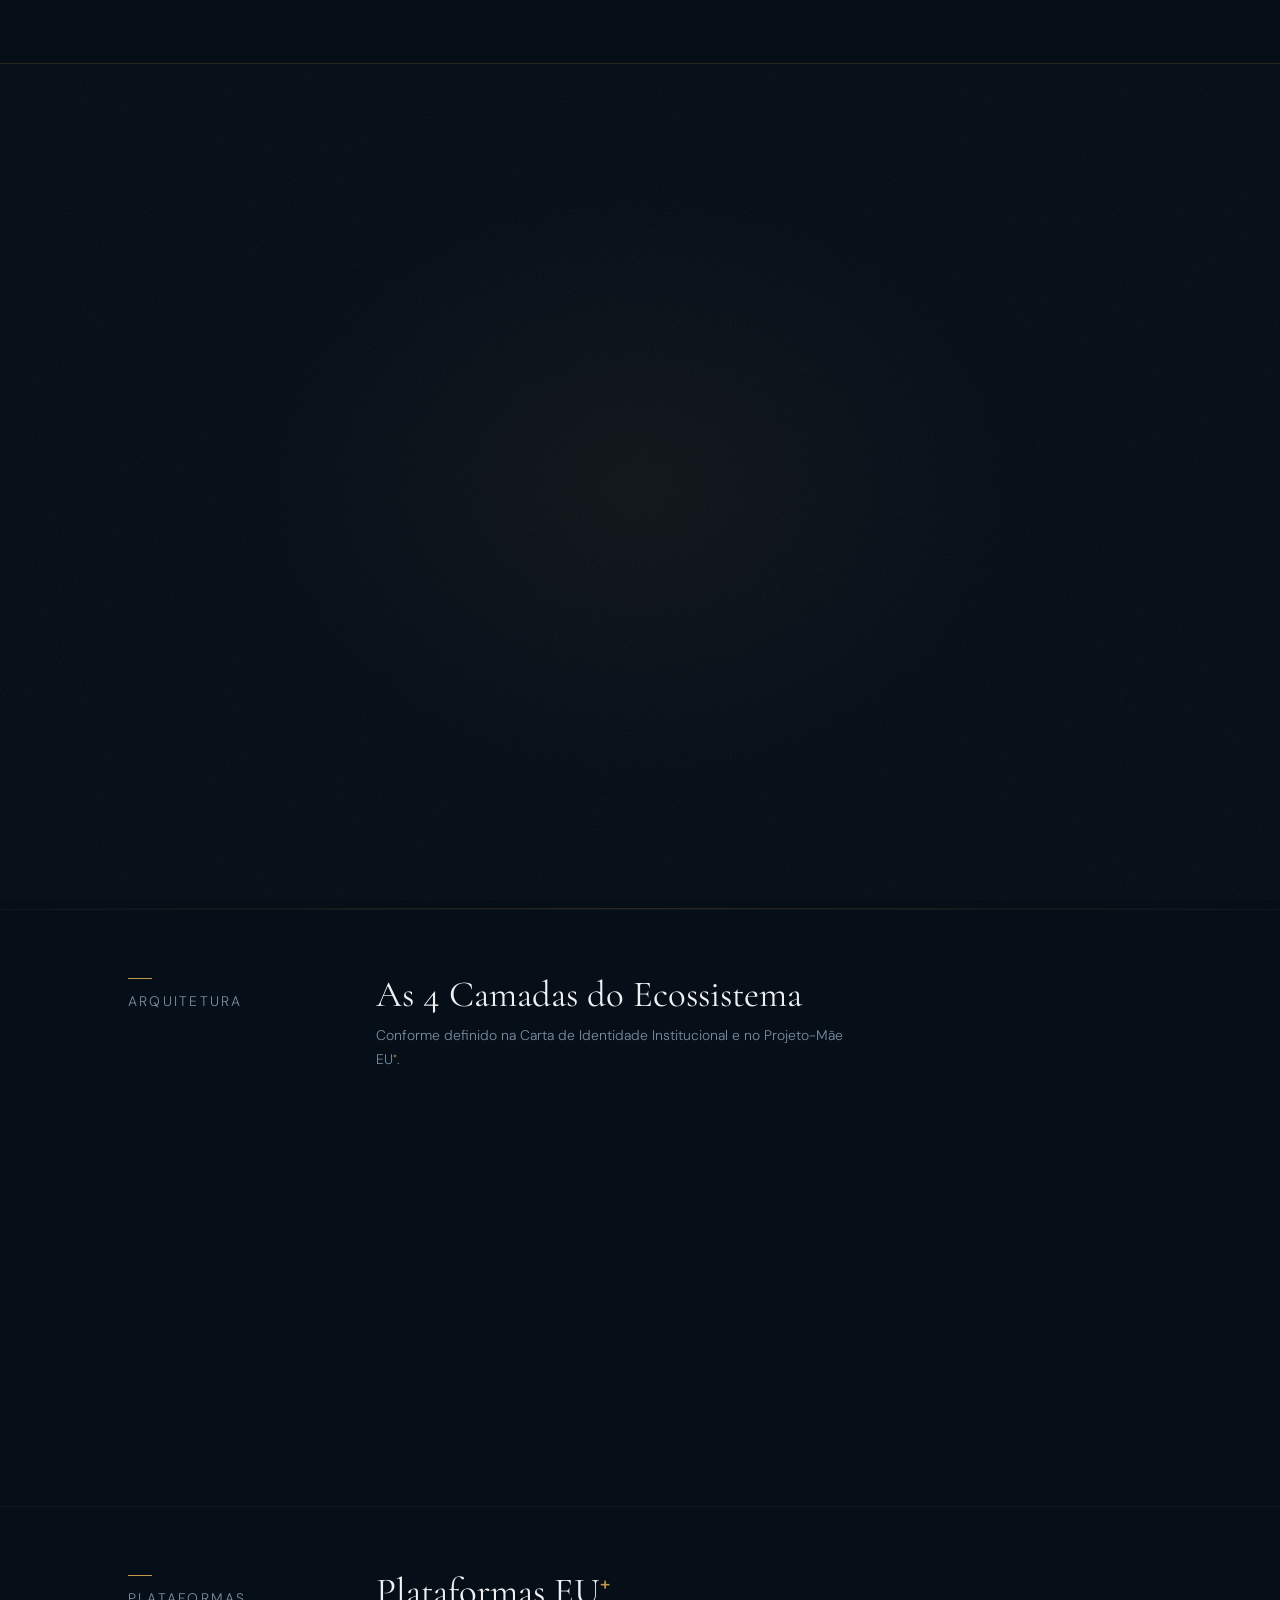
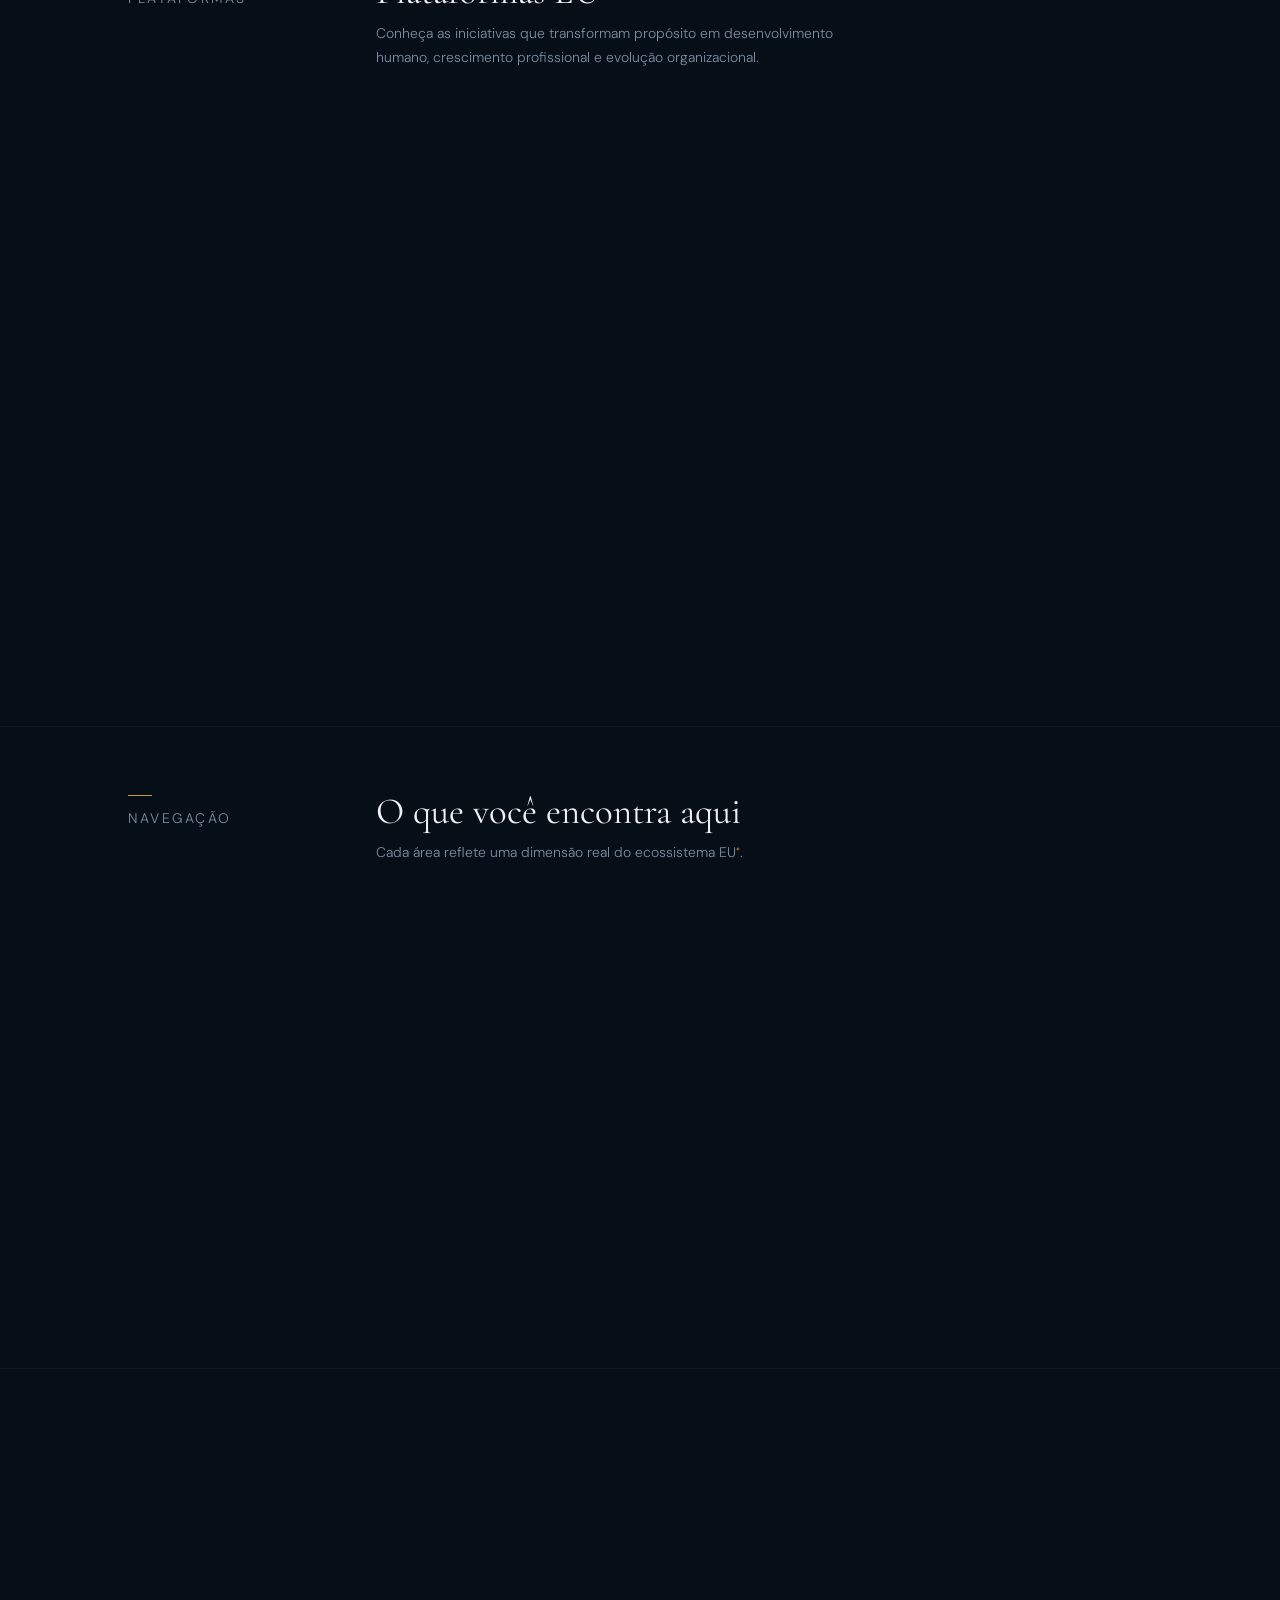
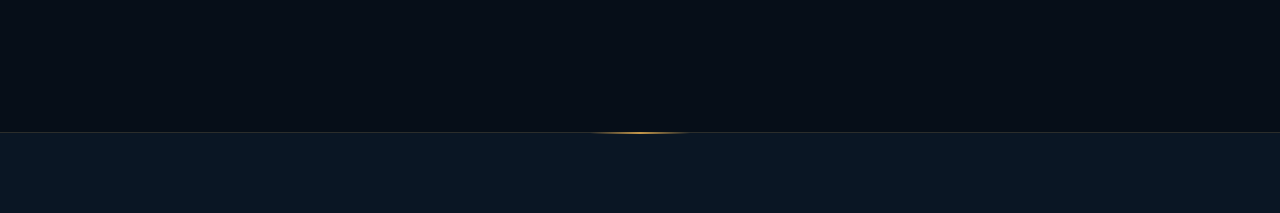
==== commit 53ff718e: "Add files via upload" ====
--- a/index.html
+++ b/index.html
@@ -3,442 +3,444 @@
 <head>
 <meta charset="UTF-8">
 <meta name="viewport" content="width=device-width, initial-scale=1.0">
-<meta name="description" content="EU⁺ — Soluções para negócio, empreendedorismo, missão e vida.">
-<title>EU⁺ — Soluções que elevam</title>
-<link href="https://fonts.googleapis.com/css2?family=Cormorant+Garamond:ital,wght@0,300;0,400;0,600;1,300;1,400&family=DM+Sans:wght@300;400;500&display=swap" rel="stylesheet">
+<meta name="description" content="EU⁺ — Ecossistema de inteligência aplicada. Autonomia integral e patrimônio permanente.">
+<title>EU⁺ · Portal Institucional</title>
+<link rel="stylesheet" href="./css/style.css">
 <style>
-*,*::before,*::after{margin:0;padding:0;box-sizing:border-box}
-:root{
-  --ink:#0D0D0D;--ivory:#F5F2EC;--muted:#888078;
-  --e-bg:#161616;--e-ac:#C4A265;--e-tx:#F5F2EC;
-  --m-bg:#1E1206;--m-ac:#E8720C;--m-tx:#FFF8F0;
-  --s-bg:#0E1A0E;--s-ac:#7AAD66;--s-tx:#F0F5EE;
-  --v-bg:#071220;--v-ac:#4A9BC4;--v-tx:#EEF6FB;
-}
-html{scroll-behavior:smooth}
-body{font-family:'DM Sans',sans-serif;background:var(--ink);color:var(--ivory);overflow-x:hidden}
-
-/* ── NAV ── */
-nav{position:fixed;top:0;left:0;right:0;z-index:100;display:flex;align-items:center;justify-content:space-between;padding:20px 60px;background:rgba(13,13,13,0.94);backdrop-filter:blur(16px);border-bottom:1px solid rgba(255,255,255,0.06)}
-.nav-logo{font-family:'Cormorant Garamond',serif;font-size:26px;font-weight:600;color:white;text-decoration:none;letter-spacing:0.04em;display:inline-flex;align-items:flex-start;line-height:1}
-.nav-logo sup{font-size:0.42em;color:#B8975A;margin-top:0.05em;font-weight:400}
-.nav-back{font-size:10px;font-weight:500;letter-spacing:0.16em;text-transform:uppercase;padding:8px 16px;border:1px solid rgba(255,255,255,0.1);color:rgba(255,255,255,0.4);text-decoration:none;transition:all 0.2s}
-.nav-back:hover{border-color:rgba(255,255,255,0.3);color:rgba(255,255,255,0.8)}
-.nav-links{display:flex;gap:6px;list-style:none}
-.nav-links a{font-size:10px;font-weight:500;letter-spacing:0.16em;text-transform:uppercase;padding:8px 16px;border:1px solid rgba(255,255,255,0.08);color:rgba(255,255,255,0.35);text-decoration:none;transition:all 0.2s}
-.nav-links a:hover{border-color:rgba(255,255,255,0.25);color:rgba(255,255,255,0.75)}
-.nav-links a.e:hover{border-color:#C4A265;color:#C4A265}
-.nav-links a.m:hover{border-color:#E8720C;color:#E8720C}
-.nav-links a.s:hover{border-color:#7AAD66;color:#7AAD66}
-.nav-links a.v:hover{border-color:#4A9BC4;color:#4A9BC4}
-.ham{display:none;flex-direction:column;gap:5px;cursor:pointer;background:none;border:none;padding:4px}
-.ham span{display:block;width:22px;height:1.5px;background:rgba(255,255,255,0.5);transition:all 0.2s}
-.mob-nav{display:none;position:fixed;top:65px;left:0;right:0;background:rgba(13,13,13,0.98);backdrop-filter:blur(16px);border-bottom:1px solid rgba(255,255,255,0.06);padding:20px 24px 28px;z-index:99;flex-direction:column;gap:0}
-.mob-nav.open{display:flex}
-.mob-nav a{font-size:12px;font-weight:500;letter-spacing:0.16em;text-transform:uppercase;color:rgba(255,255,255,0.35);text-decoration:none;padding:14px 0;border-bottom:1px solid rgba(255,255,255,0.05);transition:color 0.2s}
-.mob-nav a:last-child{border-bottom:none}
-
-/* ── HERO ── */
-.hero{min-height:100vh;display:flex;flex-direction:column;align-items:center;justify-content:center;padding:120px 60px 80px;position:relative;text-align:center;overflow:hidden}
-.hero::before{content:'';position:absolute;inset:0;background:radial-gradient(ellipse 70% 60% at 25% 50%,rgba(196,162,101,0.07) 0%,transparent 70%),radial-gradient(ellipse 60% 50% at 75% 50%,rgba(74,155,196,0.05) 0%,transparent 70%);pointer-events:none}
-.hero-bg{position:absolute;font-family:'Cormorant Garamond',serif;font-size:clamp(160px,26vw,360px);font-weight:600;color:rgba(255,255,255,0.022);line-height:1;user-select:none;pointer-events:none;top:50%;left:50%;transform:translate(-50%,-50%);white-space:nowrap;letter-spacing:-0.02em}
-.hero-bg sup{font-size:0.38em;vertical-align:super}
-.hero-eye{font-size:10px;font-weight:500;letter-spacing:0.32em;text-transform:uppercase;color:rgba(255,255,255,0.28);margin-bottom:36px;position:relative}
-.hero-title{font-family:'Cormorant Garamond',serif;font-size:clamp(80px,13vw,180px);font-weight:300;line-height:1;color:white;margin-bottom:6px;position:relative;letter-spacing:-0.02em}
-.hero-title sup{font-size:0.3em;color:#B8975A;vertical-align:super;font-weight:400;margin-top:0.1em}
-.hero-tag{font-family:'Cormorant Garamond',serif;font-size:clamp(16px,2.2vw,26px);font-weight:300;font-style:italic;color:rgba(255,255,255,0.35);margin-bottom:60px;position:relative}
-.hero-pills{display:flex;gap:2px;position:relative;flex-wrap:wrap;justify-content:center;margin-bottom:0}
-.pill{font-size:10px;font-weight:500;letter-spacing:0.16em;text-transform:uppercase;padding:10px 22px;border:1px solid rgba(255,255,255,0.08);color:rgba(255,255,255,0.28);text-decoration:none;transition:all 0.3s}
-.pill.e{border-color:rgba(196,162,101,0.28);color:rgba(196,162,101,0.65)}
-.pill.m{border-color:rgba(232,114,12,0.28);color:rgba(232,114,12,0.65)}
-.pill.s{border-color:rgba(122,173,102,0.28);color:rgba(122,173,102,0.65)}
-.pill.v{border-color:rgba(74,155,196,0.28);color:rgba(74,155,196,0.65)}
-.pill:hover{opacity:1;filter:brightness(1.3)}
-.scroll-hint{position:absolute;bottom:32px;left:50%;transform:translateX(-50%);display:flex;flex-direction:column;align-items:center;gap:8px;color:rgba(255,255,255,0.18);font-size:9px;letter-spacing:0.24em;text-transform:uppercase;animation:bob 2.2s ease-in-out infinite}
-.scroll-hint::after{content:'';width:1px;height:36px;background:linear-gradient(to bottom,rgba(255,255,255,0.18),transparent)}
-@keyframes bob{0%,100%{transform:translateX(-50%) translateY(0)}50%{transform:translateX(-50%) translateY(7px)}}
-
-/* ── FRENTES ── */
-.frente{min-height:100vh;display:grid;grid-template-columns:1fr 1fr;position:relative;overflow:hidden}
-.frente.flip{direction:rtl}
-.frente.flip>*{direction:ltr}
-.fv{position:relative;display:flex;align-items:center;justify-content:center;padding:80px 60px;overflow:hidden}
-.fv-bg-n{position:absolute;font-family:'Cormorant Garamond',serif;font-size:clamp(180px,28vw,360px);font-weight:600;opacity:0.045;line-height:1;user-select:none;pointer-events:none;right:-30px;bottom:-30px;letter-spacing:-0.04em}
-.fv-inner{position:relative;z-index:1;text-align:center}
-.fv-marca{font-family:'Cormorant Garamond',serif;font-size:clamp(52px,7vw,90px);font-weight:300;line-height:1;letter-spacing:-0.01em;margin-bottom:14px;display:inline-flex;align-items:flex-start}
-.fv-marca sup{font-size:0.36em;vertical-align:super;font-weight:400;margin-top:0.08em}
-.fv-nome{font-size:10px;font-weight:500;letter-spacing:0.3em;text-transform:uppercase;opacity:0.45}
-.fc{padding:80px 70px 80px 60px;display:flex;flex-direction:column;justify-content:center}
-.frente.flip .fc{padding:80px 60px 80px 70px}
-.badge{display:inline-flex;align-items:center;gap:8px;font-size:9px;font-weight:500;letter-spacing:0.2em;text-transform:uppercase;padding:6px 14px;border:1px solid currentColor;margin-bottom:28px;width:fit-content;opacity:0.9}
-.badge::before{content:'';width:6px;height:6px;border-radius:50%;background:currentColor}
-.badge.live::before{animation:pulse 2s infinite}
-@keyframes pulse{0%,100%{opacity:1}50%{opacity:0.25}}
-.flabel{font-size:10px;font-weight:500;letter-spacing:0.26em;text-transform:uppercase;margin-bottom:22px;display:flex;align-items:center;gap:14px;opacity:1}
-.flabel::before{content:'';width:26px;height:1px;background:currentColor;opacity:0.8}
-.ftitle{font-family:'Cormorant Garamond',serif;font-size:clamp(30px,3.2vw,46px);font-weight:300;line-height:1.12;margin-bottom:18px}
-.ftitle em{font-style:italic}
-.fbody{font-size:15px;font-weight:300;line-height:1.75;opacity:0.82;margin-bottom:28px;max-width:400px}
-.fpub{list-style:none;display:flex;flex-direction:column;gap:9px;margin-bottom:38px}
-.fpub li{font-size:13px;font-weight:400;opacity:0.88;display:flex;align-items:center;gap:12px}
-.fpub li::before{content:'';width:14px;height:1px;flex-shrink:0}
-.fctas{display:flex;align-items:center;gap:20px;flex-wrap:wrap}
-.btn-main{display:inline-block;font-size:11px;font-weight:500;letter-spacing:0.18em;text-transform:uppercase;padding:14px 32px;text-decoration:none;border:1px solid currentColor;transition:all 0.25s;cursor:pointer;font-family:'DM Sans',sans-serif;background:transparent}
-.btn-ghost{display:inline-block;font-size:11px;font-weight:500;letter-spacing:0.14em;text-transform:uppercase;text-decoration:none;opacity:0.7;padding-bottom:2px;border-bottom:1px solid transparent;transition:opacity 0.2s,border-color 0.2s;cursor:pointer;background:none;border-top:none;border-left:none;border-right:none;font-family:'DM Sans',sans-serif}
-.btn-ghost:hover{opacity:1;border-bottom-color:currentColor}
-
-/* ── CORES POR FRENTE ── */
-#negocio{background:var(--e-bg)}
-#negocio .fv{background:rgba(196,162,101,0.03);border-right:1px solid rgba(196,162,101,0.1)}
-#negocio .fv-marca{color:var(--e-ac)}
-#negocio .fv-bg-n{color:var(--e-ac)}
-#negocio .badge{color:var(--e-ac)}
-#negocio .flabel{color:var(--e-ac)}
-#negocio .ftitle{color:var(--e-tx)}
-#negocio .ftitle em{color:var(--e-ac)}
-#negocio .fbody{color:var(--e-tx)}
-#negocio .fpub li{color:var(--e-tx)}
-#negocio .fpub li::before{background:var(--e-ac)}
-#negocio .btn-main{color:var(--e-bg);background:var(--e-ac);border-color:var(--e-ac)}
-#negocio .btn-main:hover{background:transparent;color:var(--e-ac)}
-#negocio .btn-ghost{color:var(--e-tx)}
-
-#empreendedor{background:var(--m-bg)}
-#empreendedor .fv{background:rgba(232,114,12,0.04);border-left:1px solid rgba(232,114,12,0.1)}
-#empreendedor .fv-marca{color:var(--m-ac)}
-#empreendedor .fv-bg-n{color:var(--m-ac)}
-#empreendedor .badge{color:var(--m-ac)}
-#empreendedor .flabel{color:var(--m-ac)}
-#empreendedor .ftitle{color:var(--m-tx)}
-#empreendedor .ftitle em{color:var(--m-ac)}
-#empreendedor .fbody{color:var(--m-tx)}
-#empreendedor .fpub li{color:var(--m-tx)}
-#empreendedor .fpub li::before{background:var(--m-ac)}
-#empreendedor .btn-main{color:var(--m-bg);background:var(--m-ac);border-color:var(--m-ac)}
-#empreendedor .btn-main:hover{background:transparent;color:var(--m-ac)}
-#empreendedor .btn-ghost{color:var(--m-tx)}
-
-#missao{background:var(--s-bg)}
-#missao .fv{background:rgba(122,173,102,0.04);border-right:1px solid rgba(122,173,102,0.1)}
-#missao .fv-marca{color:var(--s-ac)}
-#missao .fv-bg-n{color:var(--s-ac)}
-#missao .badge{color:var(--s-ac)}
-#missao .flabel{color:var(--s-ac)}
-#missao .ftitle{color:var(--s-tx)}
-#missao .ftitle em{color:var(--s-ac)}
-#missao .fbody{color:var(--s-tx)}
-#missao .fpub li{color:var(--s-tx)}
-#missao .fpub li::before{background:var(--s-ac)}
-#missao .btn-main{color:var(--s-bg);background:var(--s-ac);border-color:var(--s-ac)}
-#missao .btn-main:hover{background:transparent;color:var(--s-ac)}
-#missao .btn-ghost{color:var(--s-tx)}
-
-#vida{background:var(--v-bg)}
-#vida .fv{background:rgba(74,155,196,0.04);border-left:1px solid rgba(74,155,196,0.1)}
-#vida .fv-marca{color:var(--v-ac)}
-#vida .fv-bg-n{color:var(--v-ac)}
-#vida .badge{color:var(--v-ac)}
-#vida .flabel{color:var(--v-ac)}
-#vida .ftitle{color:var(--v-tx)}
-#vida .ftitle em{color:var(--v-ac)}
-#vida .fbody{color:var(--v-tx)}
-#vida .fpub li{color:var(--v-tx)}
-#vida .fpub li::before{background:var(--v-ac)}
-#vida .btn-main{color:var(--v-bg);background:var(--v-ac);border-color:var(--v-ac)}
-#vida .btn-main:hover{background:transparent;color:var(--v-ac)}
-#vida .btn-ghost{color:var(--v-tx)}
-
-/* ── FOOTER ── */
-footer{background:#060606;padding:48px 60px;display:flex;align-items:center;justify-content:space-between;border-top:1px solid rgba(255,255,255,0.04);flex-wrap:wrap;gap:20px}
-.f-logo{font-family:'Cormorant Garamond',serif;font-size:22px;font-weight:300;color:rgba(255,255,255,0.28);display:inline-flex;align-items:flex-start;line-height:1;text-decoration:none}
-.f-logo sup{font-size:0.42em;color:#B8975A;vertical-align:super;font-weight:400}
-.f-links{display:flex;gap:28px;list-style:none;flex-wrap:wrap}
-.f-links a{font-size:10px;font-weight:400;letter-spacing:0.14em;text-transform:uppercase;color:rgba(255,255,255,0.18);text-decoration:none;transition:color 0.2s}
-.f-links a:hover{color:rgba(255,255,255,0.45)}
-.f-copy{font-size:11px;color:rgba(255,255,255,0.1)}
-
-/* ── MODAL ── */
-.overlay{display:none;position:fixed;inset:0;background:rgba(0,0,0,0.9);backdrop-filter:blur(14px);z-index:500;align-items:center;justify-content:center;padding:20px}
-.overlay.open{display:flex}
-.mbox{background:#0f0f0f;border:1px solid rgba(255,255,255,0.07);padding:52px 48px;width:100%;max-width:460px;position:relative;animation:mIn 0.28s ease}
-@keyframes mIn{from{opacity:0;transform:translateY(14px)}to{opacity:1;transform:translateY(0)}}
-.mclose{position:absolute;top:16px;right:20px;font-size:20px;color:rgba(255,255,255,0.2);cursor:pointer;background:none;border:none;font-family:inherit;transition:color 0.2s}
-.mclose:hover{color:white}
-.mey{font-size:10px;font-weight:500;letter-spacing:0.26em;text-transform:uppercase;margin-bottom:16px}
-.mbox h3{font-family:'Cormorant Garamond',serif;font-size:28px;font-weight:300;color:white;margin-bottom:6px}
-.msub{font-size:13px;font-weight:300;color:rgba(255,255,255,0.3);margin-bottom:28px;line-height:1.55}
-.mf{margin-bottom:15px}
-.mf label{display:block;font-size:9px;font-weight:500;letter-spacing:0.22em;text-transform:uppercase;color:rgba(255,255,255,0.28);margin-bottom:7px}
-.mf input,.mf textarea,.mf select{width:100%;background:rgba(255,255,255,0.04);border:1px solid rgba(255,255,255,0.08);color:white;padding:12px 14px;font-family:'DM Sans',sans-serif;font-size:14px;font-weight:300;outline:none;transition:border-color 0.2s;resize:vertical}
-.mf input::placeholder,.mf textarea::placeholder{color:rgba(255,255,255,0.14)}
-.mf select{appearance:none;cursor:pointer}
-.mf select option{background:#111}
-.mbtn{width:100%;padding:14px;border:none;font-family:'DM Sans',sans-serif;font-size:11px;font-weight:500;letter-spacing:0.2em;text-transform:uppercase;cursor:pointer;margin-top:6px;transition:opacity 0.2s}
-.mbtn:hover{opacity:0.85}
-.msuccess{display:none;text-align:center;padding:16px 0}
-.msuccess .ico{font-size:44px;margin-bottom:16px}
-.msuccess h3{font-family:'Cormorant Garamond',serif;font-size:26px;font-weight:300;color:white;margin-bottom:10px}
-.msuccess p{font-size:13px;font-weight:300;color:rgba(255,255,255,0.32);line-height:1.6}
-
-/* ── ANIMAÇÕES ── */
-.fu{opacity:0;transform:translateY(24px);transition:opacity 0.65s ease,transform 0.65s ease}
-.fu.vis{opacity:1;transform:translateY(0)}
-
-/* ── RESPONSIVE ── */
-@media(max-width:900px){
-  nav{padding:18px 24px}
-  .nav-links{display:none}
-  .ham{display:flex}
-  .hero{padding:100px 24px 72px}
-  .frente{grid-template-columns:1fr;min-height:auto}
-  .frente.flip{direction:ltr}
-  .fv{padding:52px 24px;min-height:180px}
-  .fc{padding:48px 24px}
-  .frente.flip .fc{padding:48px 24px}
-  footer{padding:36px 24px;flex-direction:column;align-items:flex-start}
-  .mbox{padding:36px 24px}
-}
-@media(max-width:480px){
-  .hero-pills{flex-direction:column;align-items:center}
-  .fctas{flex-direction:column;align-items:flex-start}
-}
+  .home-hero {
+    min-height: calc(100vh - 64px);
+    display: flex; align-items: center;
+    padding: 80px 0;
+    position: relative; overflow: hidden;
+  }
+
+  .home-hero::before {
+    content: '';
+    position: absolute; top: 50%; left: 50%;
+    transform: translate(-50%, -50%);
+    width: 900px; height: 700px;
+    background: radial-gradient(ellipse, rgba(196,151,74,0.06) 0%, transparent 65%);
+    pointer-events: none;
+  }
+
+  .home-hero::after {
+    content: '';
+    position: absolute; bottom: 0; left: 0; right: 0;
+    height: 1px;
+    background: linear-gradient(90deg, transparent, rgba(196,151,74,0.2), transparent);
+  }
+
+  .hero-center {
+    text-align: center;
+    max-width: 820px; margin: 0 auto;
+    position: relative; z-index: 1;
+  }
+
+  .hero-emblem { margin-bottom: 36px; }
+
+  .hero-eyebrow-home {
+    font-size: 0.68rem; font-weight: 500;
+    letter-spacing: 0.22em; text-transform: uppercase;
+    color: var(--gold); margin-bottom: 18px;
+    display: block;
+  }
+
+  .hero-title {
+    font-family: 'Cormorant Garamond', serif;
+    font-size: clamp(4rem, 11vw, 8rem);
+    font-weight: 600; color: var(--text);
+    line-height: 1; margin-bottom: 12px;
+    letter-spacing: -0.01em;
+  }
+
+  .hero-sub {
+    font-family: 'Cormorant Garamond', serif;
+    font-size: clamp(1.1rem, 2.5vw, 1.55rem);
+    font-weight: 300; font-style: italic;
+    color: var(--gold); margin-bottom: 28px;
+    letter-spacing: 0.03em;
+  }
+
+  .hero-desc {
+    font-size: 0.92rem; font-weight: 300;
+    color: var(--muted); line-height: 1.85;
+    max-width: 640px; margin: 0 auto 20px;
+  }
+
+  .hero-beliefs {
+    list-style: none;
+    max-width: 600px; margin: 0 auto 44px;
+    display: flex; flex-direction: column; gap: 10px;
+    text-align: left;
+  }
+
+  .hero-beliefs li {
+    font-size: 0.84rem; font-weight: 300;
+    color: var(--muted); line-height: 1.7;
+    padding-left: 18px; position: relative;
+  }
+
+  .hero-beliefs li::before {
+    content: '';
+    position: absolute; left: 0; top: 10px;
+    width: 6px; height: 1px; background: var(--gold);
+  }
+
+  .hero-beliefs li strong { font-weight: 500; color: var(--text); }
+
+  /* CAMADAS */
+  .camadas-wrap {
+    display: grid; grid-template-columns: repeat(4, 1fr);
+    gap: 2px;
+  }
+
+  .camada {
+    background: var(--bg2); padding: 36px 24px;
+    position: relative; overflow: hidden;
+    transition: background 0.3s;
+  }
+
+  .camada:first-child { border-radius: 3px 0 0 3px; }
+  .camada:last-child  { border-radius: 0 3px 3px 0; }
+  .camada:hover { background: var(--bg3); }
+
+  .camada::before {
+    content: ''; position: absolute;
+    top: 0; left: 0; right: 0; height: 2px;
+    background: linear-gradient(90deg, transparent, var(--gold), transparent);
+    opacity: 0; transition: opacity 0.3s;
+  }
+
+  .camada:hover::before { opacity: 1; }
+
+  .camada-n {
+    font-family: 'Cormorant Garamond', serif;
+    font-size: 3.8rem; font-weight: 300; font-style: italic;
+    color: rgba(196,151,74,0.1); line-height: 1;
+    margin-bottom: 20px; display: block;
+  }
+
+  .camada-label { font-size: 0.6rem; font-weight: 500; letter-spacing: 0.16em; text-transform: uppercase; color: var(--gold); margin-bottom: 8px; }
+  .camada-title { font-family: 'Cormorant Garamond', serif; font-size: 1.25rem; font-weight: 600; color: var(--text); margin-bottom: 10px; }
+  .camada-desc { font-size: 0.82rem; font-weight: 300; color: var(--muted); line-height: 1.72; }
+
+  /* NAV CARDS */
+  .nav-cards { display: grid; grid-template-columns: repeat(3, 1fr); gap: 14px; }
+
+  .nav-card {
+    border: 1px solid var(--border2); border-radius: 3px;
+    padding: 24px 20px; background: var(--bg2);
+    text-decoration: none; display: block;
+    transition: border-color 0.25s, transform 0.2s;
+    position: relative; overflow: hidden;
+  }
+
+  .nav-card::after {
+    content: ''; position: absolute;
+    bottom: 0; left: 0; width: 0; height: 1px;
+    background: var(--gold); transition: width 0.3s;
+  }
+
+  .nav-card:hover { border-color: rgba(196,151,74,0.3); transform: translateY(-2px); }
+  .nav-card:hover::after { width: 100%; }
+
+  .nav-card-icon {
+    width: 36px; height: 36px;
+    border: 1px solid var(--border); border-radius: 2px;
+    background: var(--bg3); display: flex;
+    align-items: center; justify-content: center;
+    margin-bottom: 16px; color: var(--gold);
+  }
+
+  .nav-card-label { font-size: 0.58rem; font-weight: 500; letter-spacing: 0.14em; text-transform: uppercase; color: var(--muted); margin-bottom: 6px; }
+  .nav-card h3 { font-family: 'Cormorant Garamond', serif; font-size: 1.1rem; font-weight: 600; color: var(--text); margin-bottom: 8px; }
+  .nav-card p { font-size: 0.8rem; font-weight: 300; color: var(--muted); line-height: 1.65; }
+
+  /* PLATAFORMAS */
+  .plataformas-grid {
+    display: grid; grid-template-columns: repeat(2, 1fr);
+    gap: 14px;
+  }
+
+  .plat-card {
+    border: 1px solid var(--border2); border-radius: 3px;
+    padding: 28px 24px; background: var(--bg2);
+    text-decoration: none; display: block;
+    transition: border-color 0.25s, transform 0.2s;
+    position: relative; overflow: hidden;
+  }
+
+  .plat-card::before {
+    content: ''; position: absolute;
+    top: 0; left: 0; right: 0; height: 2px;
+    opacity: 0; transition: opacity 0.3s;
+  }
+
+  .plat-card:hover { transform: translateY(-2px); }
+
+  .plat-card.vida   { --ac: #4A9BC4; }
+  .plat-card.neg    { --ac: #C4A265; }
+  .plat-card.emp    { --ac: #E8720C; }
+  .plat-card.missao { --ac: #7AAD66; }
+
+  .plat-card::before { background: linear-gradient(90deg, transparent, var(--ac), transparent); }
+  .plat-card:hover::before { opacity: 1; }
+  .plat-card:hover { border-color: var(--ac); }
+
+  .plat-num {
+    font-family: 'Cormorant Garamond', serif;
+    font-size: 2.5rem; font-weight: 300; font-style: italic;
+    color: rgba(255,255,255,0.06); line-height: 1;
+    margin-bottom: 14px;
+  }
+
+  .plat-label {
+    font-size: 0.62rem; font-weight: 500;
+    letter-spacing: 0.14em; text-transform: uppercase;
+    color: var(--ac); margin-bottom: 8px;
+  }
+
+  .plat-name {
+    font-family: 'Cormorant Garamond', serif;
+    font-size: 1.3rem; font-weight: 600;
+    color: var(--text); margin-bottom: 10px; line-height: 1.15;
+  }
+
+  .plat-desc {
+    font-size: 0.82rem; font-weight: 300;
+    color: var(--muted); line-height: 1.7;
+    margin-bottom: 18px;
+  }
+
+  .plat-link {
+    font-size: 0.72rem; font-weight: 500;
+    letter-spacing: 0.1em; text-transform: uppercase;
+    color: var(--ac); display: inline-flex;
+    align-items: center; gap: 6px;
+    transition: gap 0.2s;
+  }
+
+  .plat-card:hover .plat-link { gap: 10px; }
+
+  .principle-box {
+    background: var(--bg2); border: 1px solid var(--border);
+    border-radius: 3px; padding: 48px;
+    text-align: center; position: relative; overflow: hidden;
+  }
+
+  .principle-box::before {
+    content: ''; position: absolute;
+    top: 0; left: 0; right: 0; height: 2px;
+    background: linear-gradient(90deg, transparent, var(--gold), transparent);
+  }
+
+  .principle-box blockquote {
+    font-family: 'Cormorant Garamond', serif;
+    font-size: clamp(1.5rem, 3vw, 2.1rem);
+    font-weight: 300; font-style: italic;
+    color: var(--text); line-height: 1.4; margin-bottom: 18px;
+  }
+
+  .principle-box cite {
+    font-size: 0.7rem; font-weight: 500;
+    letter-spacing: 0.14em; text-transform: uppercase;
+    color: var(--gold);
+  }
+
+  @media (max-width: 900px) {
+    .camadas-wrap { grid-template-columns: 1fr 1fr; }
+    .camada:first-child { border-radius: 3px 0 0 0; }
+    .camada:last-child  { border-radius: 0 0 3px 0; }
+    .nav-cards { grid-template-columns: 1fr; }
+    .plataformas-grid { grid-template-columns: 1fr; }
+    .principle-box { padding: 32px 24px; }
+  }
 </style>
 </head>
 <body>
-
-<nav>
-  <a class="nav-logo" href="/Eumais/index.html">EU<sup>+</sup></a>
-  <ul class="nav-links">
-    <li><a class="e" href="#negocio">Negócio</a></li>
-    <li><a class="m" href="#empreendedor">Empreendedor</a></li>
-    <li><a class="s" href="#missao">Missão</a></li>
-    <li><a class="v" href="#vida">Vida</a></li>
-  </ul>
-  <button class="ham" onclick="togMob()" aria-label="Menu">
-    <span></span><span></span><span></span>
-  </button>
-</nav>
-
-<div class="mob-nav" id="mob">
-  <a href="#negocio"      onclick="clMob()">EU⁺ Negócio</a>
-  <a href="#empreendedor" onclick="clMob()">EU⁺ Empreendedor</a>
-  <a href="#missao"       onclick="clMob()">EU⁺ Missão</a>
-  <a href="#vida"         onclick="clMob()">EU⁺ Vida</a>
+<nav class="topnav" id="topnav"></nav>
+
+<div class="page-wrap">
+
+  <!-- HERO -->
+  <section class="home-hero">
+    <div class="container">
+      <div class="hero-center">
+        <div class="hero-emblem reveal">
+          <svg width="68" height="68" viewBox="0 0 68 68" fill="none" xmlns="http://www.w3.org/2000/svg">
+            <circle cx="34" cy="34" r="32.5" stroke="rgba(196,151,74,0.18)" stroke-width="1"/>
+            <circle cx="34" cy="34" r="24.5" stroke="rgba(196,151,74,0.35)" stroke-width="1"/>
+            <circle cx="34" cy="34" r="16" stroke="rgba(196,151,74,0.2)" stroke-width="1"/>
+            <line x1="34" y1="22" x2="34" y2="46" stroke="#C4974A" stroke-width="1.5" stroke-linecap="round"/>
+            <line x1="22" y1="34" x2="46" y2="34" stroke="#C4974A" stroke-width="1.5" stroke-linecap="round"/>
+            <circle cx="34" cy="34" r="3" fill="#C4974A" opacity="0.45"/>
+          </svg>
+        </div>
+        <span class="hero-eyebrow-home reveal rd1">Portal Institucional</span>
+        <h1 class="hero-title reveal rd2">EU<sup class="plus">+</sup></h1>
+        <p class="hero-sub reveal rd2">Ecossistema de inteligência aplicada.</p>
+        <p class="hero-desc reveal rd3">O Grupo EU<sup class="plus">+</sup> constitui-se como um ecossistema de inteligência aplicada, fundamentado na crença de que o potencial humano é o ativo mais valioso de qualquer sociedade. Nossa missão é remover as barreiras da complexidade técnica e da sobrecarga operacional através de uma arquitetura de inteligência acessível e resiliente.</p>
+        <ul class="hero-beliefs reveal rd3">
+          <li><strong>Soberania do Conhecimento:</strong> O conhecimento gerado no ecossistema deve ser preservado como patrimônio intelectual real, mantendo rastreabilidade e utilidade ao longo do tempo.</li>
+          <li><strong>Leveza e Eficiência:</strong> Nenhuma estrutura deve ser mais pesada que o valor que ela gera. Priorizamos soluções serverless e lógicas de baixo custo fixo.</li>
+          <li><strong>Democratização:</strong> O acesso a ferramentas de alta gestão não deve ser privilégio de grandes corporações; o indivíduo sobrecarregado é o nosso foco central.</li>
+        </ul>
+      </div>
+    </div>
+  </section>
+
+  <!-- CAMADAS -->
+  <section class="sec" style="border-top:1px solid var(--border2)">
+    <div class="container">
+      <div class="two-col sec-head">
+        <div><p class="side-label">Arquitetura</p></div>
+        <div>
+          <h2>As 4 Camadas do Ecossistema</h2>
+          <p>Conforme definido na Carta de Identidade Institucional e no Projeto-Mãe EU<sup class="plus">+</sup>.</p>
+        </div>
+      </div>
+      <div class="camadas-wrap">
+        <div class="camada reveal"><span class="camada-n">1</span><div class="camada-label">Camada</div><div class="camada-title">Inteligência</div><p class="camada-desc">Núcleo de processamento analítico. Onde o conhecimento é capturado, organizado e transformado em ativo institucional.</p></div>
+        <div class="camada reveal rd1"><span class="camada-n">2</span><div class="camada-label">Camada</div><div class="camada-title">Estruturação</div><p class="camada-desc">Onde ideias e problemas são transformados em frameworks, metodologias e processos aplicáveis e replicáveis.</p></div>
+        <div class="camada reveal rd2"><span class="camada-n">3</span><div class="camada-label">Camada</div><div class="camada-title">Patrimônio</div><p class="camada-desc">Custódia do conhecimento vivo. A Central do Conhecimento EU<sup class="plus">+</sup> é o repositório permanente do ecossistema.</p></div>
+        <div class="camada reveal rd3"><span class="camada-n">4</span><div class="camada-label">Camada</div><div class="camada-title">Aplicação</div><p class="camada-desc">Entrega prática nas frentes EU<sup class="plus">+</sup> VIDA, NEGÓCIO, EMPREENDER e MISSÃO.</p></div>
+      </div>
+    </div>
+  </section>
+
+  <!-- PLATAFORMAS EU+ -->
+  <section class="sec">
+    <div class="container">
+      <div class="two-col sec-head">
+        <div><p class="side-label">Plataformas</p></div>
+        <div>
+          <h2>Plataformas EU<sup class="plus">+</sup></h2>
+          <p>Conheça as iniciativas que transformam propósito em desenvolvimento humano, crescimento profissional e evolução organizacional.</p>
+        </div>
+      </div>
+      <div class="plataformas-grid">
+
+        <a href="https://eumaisempresa.github.io/eumaisvida/" target="_blank" rel="noopener" class="plat-card vida reveal">
+          <div class="plat-num">01</div>
+          <div class="plat-label">EU⁺ Vida</div>
+          <div class="plat-name">EU<sup class="plus">+</sup> Vida</div>
+          <p class="plat-desc">Desenvolvimento pessoal, profissional e executivo. Diagnóstico honesto de maturidade, PDI vivo e acompanhamento contínuo para quem quer crescer com estrutura.</p>
+          <span class="plat-link">Acessar plataforma →</span>
+        </a>
+
+        <a href="https://eumaisempresa.github.io/Eumaisnegocio/" target="_blank" rel="noopener" class="plat-card neg reveal rd1">
+          <div class="plat-num">02</div>
+          <div class="plat-label">EU⁺ Negócio</div>
+          <div class="plat-name">EU<sup class="plus">+</sup> Negócio</div>
+          <p class="plat-desc">Voltada para a eficiência corporativa, gestão de processos e lucratividade. Inteligência comercial B2B para quem opera com seriedade.</p>
+          <span class="plat-link">Acessar plataforma →</span>
+        </a>
+
+        <a href="https://eumaisempresa.github.io/eumaisempreender/" target="_blank" rel="noopener" class="plat-card emp reveal rd2">
+          <div class="plat-num">03</div>
+          <div class="plat-label">EU⁺ Empreender</div>
+          <div class="plat-name">EU<sup class="plus">+</sup> Empreender</div>
+          <p class="plat-desc">Dedicada ao apoio ao profissional que empreende e à viabilização de novos projetos — da ideia no papel à operação real.</p>
+          <span class="plat-link">Acessar plataforma →</span>
+        </a>
+
+        <a href="https://eumaisempresa.github.io/eumaismissao/" target="_blank" rel="noopener" class="plat-card missao reveal rd3">
+          <div class="plat-num">04</div>
+          <div class="plat-label">EU⁺ Missão</div>
+          <div class="plat-name">EU<sup class="plus">+</sup> Missão</div>
+          <p class="plat-desc">Destinada ao impacto social, propósito e legado espiritual e filantrópico. Tecnologia a serviço de quem serve.</p>
+          <span class="plat-link">Acessar plataforma →</span>
+        </a>
+
+      </div>
+    </div>
+  </section>
+
+  <!-- NAVEGAÇÃO -->
+  <section class="sec">
+    <div class="container">
+      <div class="two-col sec-head">
+        <div><p class="side-label">Navegação</p></div>
+        <div>
+          <h2>O que você encontra aqui</h2>
+          <p>Cada área reflete uma dimensão real do ecossistema EU<sup class="plus">+</sup>.</p>
+        </div>
+      </div>
+      <div class="nav-cards">
+
+        <a href="./frentes/index.html" class="nav-card reveal">
+          <div class="nav-card-icon">
+            <svg width="15" height="15" viewBox="0 0 15 15" fill="none">
+              <circle cx="7.5" cy="4" r="1.8" stroke="currentColor" stroke-width="1.3"/>
+              <circle cx="2.5" cy="12" r="1.8" stroke="currentColor" stroke-width="1.3"/>
+              <circle cx="7.5" cy="12" r="1.8" stroke="currentColor" stroke-width="1.3"/>
+              <circle cx="12.5" cy="12" r="1.8" stroke="currentColor" stroke-width="1.3"/>
+              <path d="M7.5 5.8v4.4M7.5 10.2L2.5 10.2M7.5 10.2L12.5 10.2" stroke="currentColor" stroke-width="1.1" stroke-linecap="round"/>
+            </svg>
+          </div>
+          <div class="nav-card-label">Ecossistema</div>
+          <h3>Plataformas EU<sup class="plus">+</sup></h3>
+          <p>Acesse as quatro frentes do ecossistema: Vida, Negócio, Empreender e Missão.</p>
+        </a>
+
+        <a href="./documentos/index.html" class="nav-card reveal rd1">
+          <div class="nav-card-icon"><svg width="15" height="15" viewBox="0 0 15 15" fill="none"><rect x="2" y="1" width="11" height="13" rx="1.5" stroke="currentColor" stroke-width="1.3"/><path d="M5 5h5M5 7.5h5M5 10h3" stroke="currentColor" stroke-width="1" stroke-linecap="round"/></svg></div>
+          <div class="nav-card-label">Fundacional</div>
+          <h3>Institucional</h3>
+          <p>Constituição, Carta de Identidade, Governança, Plano de Negócios e Projeto-Mãe.</p>
+        </a>
+
+        <a href="./organizacao/index.html" class="nav-card reveal rd2">
+          <div class="nav-card-icon"><svg width="15" height="15" viewBox="0 0 15 15" fill="none"><circle cx="7.5" cy="4" r="2" stroke="currentColor" stroke-width="1.3"/><circle cx="3" cy="11.5" r="2" stroke="currentColor" stroke-width="1.3"/><circle cx="12" cy="11.5" r="2" stroke="currentColor" stroke-width="1.3"/><path d="M7.5 6v2.5M7.5 8.5L3 10M7.5 8.5L12 10" stroke="currentColor" stroke-width="1.1" stroke-linecap="round"/></svg></div>
+          <div class="nav-card-label">Estrutura</div>
+          <h3>Organização</h3>
+          <p>Presidência, Board Estratégico, Diretorias, Gerências e Operação.</p>
+        </a>
+
+        <a href="./governanca/index.html" class="nav-card reveal rd1">
+          <div class="nav-card-icon"><svg width="15" height="15" viewBox="0 0 15 15" fill="none"><circle cx="7.5" cy="7.5" r="6" stroke="currentColor" stroke-width="1.3"/><path d="M7.5 5v2.5l2 2" stroke="currentColor" stroke-width="1.3" stroke-linecap="round"/></svg></div>
+          <div class="nav-card-label">Normativo</div>
+          <h3>Governança</h3>
+          <p>Tomada de decisão, fluxos institucionais, responsabilidades e bases de conhecimento.</p>
+        </a>
+
+        <a href="./frameworks/index.html" class="nav-card reveal rd2">
+          <div class="nav-card-icon"><svg width="15" height="15" viewBox="0 0 15 15" fill="none"><rect x="1.5" y="1.5" width="5" height="5" rx="1" stroke="currentColor" stroke-width="1.3"/><rect x="8.5" y="1.5" width="5" height="5" rx="1" stroke="currentColor" stroke-width="1.3"/><rect x="1.5" y="8.5" width="5" height="5" rx="1" stroke="currentColor" stroke-width="1.3"/><rect x="8.5" y="8.5" width="5" height="5" rx="1" stroke="currentColor" stroke-width="1.3"/></svg></div>
+          <div class="nav-card-label">Patrimônio Intelectual</div>
+          <h3>Frameworks</h3>
+          <p>Gestão Evolutiva™, Estoque Real™, Consultor EU<sup class="plus">+</sup>™ e Rotina Guiada™.</p>
+        </a>
+
+        <a href="./laboratorio/index.html" class="nav-card reveal rd3">
+          <div class="nav-card-icon">
+            <svg width="15" height="15" viewBox="0 0 15 15" fill="none">
+              <path d="M5.5 2v4.5L3 11a1 1 0 001 1h7a1 1 0 001-1L9.5 6.5V2" stroke="currentColor" stroke-width="1.3" stroke-linecap="round" stroke-linejoin="round"/>
+              <path d="M5 2h5" stroke="currentColor" stroke-width="1.3" stroke-linecap="round"/>
+            </svg>
+          </div>
+          <div class="nav-card-label">Em Desenvolvimento</div>
+          <h3>Laboratório</h3>
+          <p>Estudos, hipóteses, protótipos e MVPs. Área de experimentação do ecossistema.</p>
+        </a>
+
+      </div>
+    </div>
+  </section>
+
+  <!-- PRINCÍPIO -->
+  <section class="sec">
+    <div class="container">
+      <div class="principle-box reveal">
+        <blockquote>"Agentes livres.<br>Conhecimento preservado."</blockquote>
+        <cite>Filosofia V2 · Grupo EU⁺</cite>
+      </div>
+    </div>
+  </section>
+
 </div>
 
-<!-- HERO -->
-<section class="hero">
-  <div class="hero-bg">EU<sup>+</sup></div>
-  <div class="hero-eye fu">Soluções que elevam</div>
-  <div class="hero-title fu" style="transition-delay:.1s">EU<sup>+</sup></div>
-  <p class="hero-tag fu" style="transition-delay:.2s">Para o negócio, para o empreendedor, para a missão, para a vida.</p>
-  <div class="hero-pills fu" style="transition-delay:.3s">
-    <a class="pill e" href="#negocio">EU⁺ Negócio</a>
-    <a class="pill m" href="#empreendedor">EU⁺ Empreendedor</a>
-    <a class="pill s" href="#missao">EU⁺ Missão</a>
-    <a class="pill v" href="#vida">EU⁺ Vida</a>
-  </div>
-  <div class="scroll-hint">Explorar</div>
-</section>
-
-<!-- EU⁺ NEGÓCIO -->
-<section class="frente" id="negocio">
-  <div class="fv">
-    <div class="fv-bg-n">01</div>
-    <div class="fv-inner fu">
-      <div class="fv-marca">EU<sup>+</sup></div>
-      <div class="fv-nome">Negócio</div>
-    </div>
-  </div>
-  <div class="fc">
-    <div class="badge live fu">Disponível agora</div>
-    <div class="flabel fu" style="transition-delay:.05s">Gestão Comercial B2B</div>
-    <h2 class="ftitle fu" style="transition-delay:.1s">A estrutura que grandes empresas têm.<br><em>Para o negócio que você construiu.</em></h2>
-    <p class="fbody fu" style="transition-delay:.14s">Painel de inteligência comercial que transforma relatórios do seu ERP em decisões. Carteira, representantes, categorias e alertas — em minutos, sem TI, sem planilha.</p>
-    <ul class="fpub fu" style="transition-delay:.18s">
-      <li>Empresários e donos de operação</li>
-      <li>Gerentes comerciais e de atacado</li>
-      <li>Redes de varejo e distribuidoras</li>
-      <li>Times de televendas e B2B</li>
-    </ul>
-    <div class="fctas fu" style="transition-delay:.22s">
-      <a class="btn-main" href="#" id="link-negocio">Acessar EU⁺ Negócio</a>
-      <button class="btn-ghost" onclick="openM('negocio')">Falar com a equipe →</button>
-    </div>
-  </div>
-</section>
-
-<!-- EU⁺ EMPREENDEDOR -->
-<section class="frente flip" id="empreendedor">
-  <div class="fv">
-    <div class="fv-bg-n">02</div>
-    <div class="fv-inner fu">
-      <div class="fv-marca">EU<sup>+</sup></div>
-      <div class="fv-nome">Empreendedor</div>
-    </div>
-  </div>
-  <div class="fc">
-    <div class="flabel fu" style="transition-delay:.05s">Gestão Simplificada</div>
-    <h2 class="ftitle fu" style="transition-delay:.1s">Gestão do jeito que você vive.<br><em>Simples, rápido, no celular.</em></h2>
-    <p class="fbody fu" style="transition-delay:.14s">Para quem está com a mão na massa. Controle do que entra e sai, lista de compras inteligente, lembrete de voz. Sem planilha, sem contador, sem complicação.</p>
-    <ul class="fpub fu" style="transition-delay:.18s">
-      <li>Vendedores e representantes autônomos</li>
-      <li>Empreendedores de pequeno negócio</li>
-      <li>Produtores, artesãos e autônomos</li>
-      <li>Profissionais liberais e freelancers</li>
-    </ul>
-    <div class="fctas fu" style="transition-delay:.22s">
-      <a class="btn-main" href="#" id="link-empreendedor">Acessar EU⁺ Empreendedor</a>
-      <button class="btn-ghost" onclick="openM('empreendedor')">Falar com a equipe →</button>
-    </div>
-  </div>
-</section>
-
-<!-- EU⁺ MISSÃO -->
-<section class="frente" id="missao">
-  <div class="fv">
-    <div class="fv-bg-n">03</div>
-    <div class="fv-inner fu">
-      <div class="fv-marca">EU<sup>+</sup></div>
-      <div class="fv-nome">Missão</div>
-    </div>
-  </div>
-  <div class="fc">
-    <div class="flabel fu" style="transition-delay:.05s">Gestão de Propósito</div>
-    <h2 class="ftitle fu" style="transition-delay:.1s">Tecnologia a serviço<br>de quem <em>serve.</em></h2>
-    <p class="fbody fu" style="transition-delay:.14s">Gerencie sua missão, não sua burocracia. Alcance de vidas, gestão de dons, transparência financeira e projetos de expansão — tudo voltado para pessoas, não para números.</p>
-    <ul class="fpub fu" style="transition-delay:.18s">
-      <li>Líderes religiosos e pastores</li>
-      <li>Coordenadores de comunidades</li>
-      <li>Organizações sociais e sem fins lucrativos</li>
-      <li>Ministérios e grupos de expansão</li>
-    </ul>
-    <div class="fctas fu" style="transition-delay:.22s">
-      <a class="btn-main" href="#" id="link-missao">Acessar EU⁺ Missão</a>
-      <button class="btn-ghost" onclick="openM('missao')">Falar com a equipe →</button>
-    </div>
-  </div>
-</section>
-
-<!-- EU⁺ VIDA -->
-<section class="frente flip" id="vida">
-  <div class="fv">
-    <div class="fv-bg-n">04</div>
-    <div class="fv-inner fu">
-      <div class="fv-marca">EU<sup>+</sup></div>
-      <div class="fv-nome">Vida</div>
-    </div>
-  </div>
-  <div class="fc">
-    <div class="flabel fu" style="transition-delay:.05s">Desenvolvimento Humano</div>
-    <h2 class="ftitle fu" style="transition-delay:.1s">Você no comando<br>da sua <em>própria vida.</em></h2>
-    <p class="fbody fu" style="transition-delay:.14s">Diagnóstico honesto de maturidade executiva, PDI vivo e acompanhamento contínuo. Para quem quer crescer com estrutura, não com sorte.</p>
-    <ul class="fpub fu" style="transition-delay:.18s">
-      <li>Profissionais em transição de carreira</li>
-      <li>Gestores em busca de evolução executiva</li>
-      <li>Líderes que querem deixar legado</li>
-      <li>Pessoas que querem autonomia integral</li>
-    </ul>
-    <div class="fctas fu" style="transition-delay:.22s">
-      <a class="btn-main" href="#" id="link-vida">Acessar EU⁺ Vida</a>
-      <button class="btn-ghost" onclick="openM('vida')">Falar com a equipe →</button>
-    </div>
-  </div>
-</section>
-
-<!-- FOOTER -->
-<footer>
-  <a class="f-logo" href="/Eumais/index.html">EU<sup>+</sup></a>
-  <ul class="f-links">
-    <li><a href="#negocio">Negócio</a></li>
-    <li><a href="#empreendedor">Empreendedor</a></li>
-    <li><a href="#missao">Missão</a></li>
-    <li><a href="#vida">Vida</a></li>
-    <li><a href="/Eumais/index.html">Portal Institucional</a></li>
-    <li><a href="mailto:eumaisempresa@gmail.com">Contato</a></li>
-  </ul>
-  <p class="f-copy">© 2026 Grupo EU⁺</p>
-</footer>
-
-<!-- MODAL CONTATO -->
-<div class="overlay" id="overlay" onclick="closeIfOut(event)">
-  <div class="mbox" id="mbox">
-    <button class="mclose" onclick="closeM()">×</button>
-    <div id="mform">
-      <div class="mey" id="mey">EU⁺</div>
-      <h3 id="mtitle">Fale com a equipe</h3>
-      <p class="msub">Deixe seu contato e retornamos em breve.</p>
-      <div class="mf">
-        <label>Nome</label>
-        <input type="text" placeholder="Seu nome completo">
-      </div>
-      <div class="mf">
-        <label>E-mail</label>
-        <input type="email" placeholder="seu@email.com">
-      </div>
-      <div class="mf">
-        <label>Telefone</label>
-        <input type="tel" placeholder="(00) 00000-0000">
-      </div>
-      <div class="mf">
-        <label>Mensagem</label>
-        <textarea rows="3" placeholder="Como podemos ajudar?"></textarea>
-      </div>
-      <button class="mbtn" id="mbtn" onclick="submitM()">Enviar mensagem</button>
-    </div>
-    <div class="msuccess" id="msuccess">
-      <div class="ico">✦</div>
-      <h3>Mensagem recebida.</h3>
-      <p>Entraremos em contato em breve.<br>Obrigado pelo interesse no EU⁺.</p>
-    </div>
-  </div>
-</div>
-
-<script>
-// ── NAV MOBILE ──
-function togMob(){ document.getElementById('mob').classList.toggle('open'); }
-function clMob(){ document.getElementById('mob').classList.remove('open'); }
-
-// ── MODAL ──
-const CORES = {
-  negocio:      { ey:'EU⁺ Negócio',      cor:'#C4A265', bg:'#161616' },
-  empreendedor: { ey:'EU⁺ Empreendedor', cor:'#E8720C', bg:'#1E1206' },
-  missao:       { ey:'EU⁺ Missão',        cor:'#7AAD66', bg:'#0E1A0E' },
-  vida:         { ey:'EU⁺ Vida',          cor:'#4A9BC4', bg:'#071220' },
-};
-
-function openM(frente) {
-  const c = CORES[frente];
-  document.getElementById('mey').textContent    = c.ey;
-  document.getElementById('mey').style.color    = c.cor;
-  document.getElementById('mbtn').style.background = c.cor;
-  document.getElementById('mbtn').style.color   = c.bg;
-  document.getElementById('mbox').style.borderColor = c.cor + '22';
-  document.getElementById('mform').style.display  = 'block';
-  document.getElementById('msuccess').style.display = 'none';
-  document.getElementById('overlay').classList.add('open');
-}
-
-function closeM(){ document.getElementById('overlay').classList.remove('open'); }
-function closeIfOut(e){ if(e.target === document.getElementById('overlay')) closeM(); }
-
-function submitM(){
-  document.getElementById('mform').style.display   = 'none';
-  document.getElementById('msuccess').style.display = 'block';
-  setTimeout(closeM, 3200);
-}
-
-// ── SCROLL REVEAL ──
-const obs = new IntersectionObserver((entries) => {
-  entries.forEach(e => { if(e.isIntersecting){ e.target.classList.add('vis'); obs.unobserve(e.target); } });
-}, { threshold: 0.1 });
-
-document.querySelectorAll('.fu').forEach(el => obs.observe(el));
-
-// Hero imediato
-setTimeout(() => {
-  document.querySelectorAll('.hero .fu').forEach(el => el.classList.add('vis'));
-}, 80);
-</script>
+<footer id="site-footer"></footer>
+<script src="./js/shared.js"></script>
+<script>buildNav('inicio'); buildFooter();</script>
 </body>
 </html>
--- a/css/style.css
+++ b/css/style.css
@@ -0,0 +1,425 @@
+@import url('https://fonts.googleapis.com/css2?family=Cormorant+Garamond:ital,wght@0,300;0,400;0,600;1,300;1,400&family=DM+Sans:wght@300;400;500&display=swap');
+
+*, *::before, *::after { box-sizing: border-box; margin: 0; padding: 0; }
+
+:root {
+  --bg:      #060E18;
+  --bg2:     #0A1624;
+  --bg3:     #0E1E30;
+  --bg4:     #13263C;
+  --gold:    #C4974A;
+  --text:    #EEF0F2;
+  --muted:   #7A8FA3;
+  --border:  rgba(196,151,74,0.18);
+  --border2: rgba(196,151,74,0.07);
+  --nav-h:   64px;
+  --base:    /Eumais;
+}
+
+html { scroll-behavior: smooth; }
+
+body {
+  background: var(--bg);
+  color: var(--text);
+  font-family: 'DM Sans', sans-serif;
+  font-weight: 300;
+  line-height: 1.6;
+  min-height: 100vh;
+  overflow-x: hidden;
+}
+
+body::after {
+  content: '';
+  position: fixed; inset: 0;
+  background-image: url("data:image/svg+xml,%3Csvg viewBox='0 0 512 512' xmlns='http://www.w3.org/2000/svg'%3E%3Cfilter id='g'%3E%3CfeTurbulence type='fractalNoise' baseFrequency='0.75' numOctaves='4' stitchTiles='stitch'/%3E%3C/filter%3E%3Crect width='100%25' height='100%25' filter='url(%23g)' opacity='0.035'/%3E%3C/svg%3E");
+  pointer-events: none; z-index: 0;
+}
+
+h1, h2, h3, h4 { font-family: 'Cormorant Garamond', serif; line-height: 1.12; }
+
+sup.plus {
+  font-size: 0.5em; vertical-align: super;
+  color: var(--gold);
+  font-family: 'DM Sans', sans-serif;
+  font-weight: 500; letter-spacing: 0;
+}
+
+.container { max-width: 1080px; margin: 0 auto; padding: 0 28px; }
+
+/* ── TOP NAV ── */
+.topnav {
+  position: fixed; top: 0; left: 0; right: 0;
+  height: var(--nav-h);
+  background: rgba(6,14,24,0.94);
+  backdrop-filter: blur(18px);
+  border-bottom: 1px solid var(--border);
+  z-index: 100;
+}
+
+.topnav .container {
+  height: 100%;
+  display: flex; align-items: center;
+  justify-content: space-between; gap: 20px;
+}
+
+.nav-logo {
+  font-family: 'Cormorant Garamond', serif;
+  font-weight: 600; font-size: 1.3rem;
+  color: var(--text); text-decoration: none;
+  letter-spacing: 0.02em; white-space: nowrap;
+  flex-shrink: 0;
+}
+
+.nav-links {
+  display: flex; align-items: center; gap: 2px;
+  list-style: none;
+}
+
+.nav-links a {
+  color: var(--muted); text-decoration: none;
+  font-size: 0.78rem; font-weight: 400;
+  letter-spacing: 0.03em;
+  padding: 6px 11px; border-radius: 2px;
+  transition: color 0.2s, background 0.2s;
+  white-space: nowrap;
+}
+
+.nav-links a:hover { color: var(--text); background: rgba(196,151,74,0.07); }
+.nav-links a.active { color: var(--gold); }
+
+.nav-cta {
+  flex-shrink: 0;
+}
+
+.nav-cta a {
+  display: inline-flex; align-items: center; gap: 6px;
+  font-size: 0.74rem; font-weight: 500;
+  color: var(--gold); text-decoration: none;
+  border: 1px solid rgba(196,151,74,0.35);
+  padding: 6px 14px; border-radius: 2px;
+  transition: background 0.2s, color 0.2s;
+  white-space: nowrap;
+  letter-spacing: 0.03em;
+}
+
+.nav-cta a:hover { background: var(--gold); color: var(--bg); }
+
+.nav-burger {
+  display: none; background: none; border: none;
+  cursor: pointer; padding: 4px; color: var(--muted);
+  flex-shrink: 0;
+}
+
+/* ── PAGE WRAPPER ── */
+.page-wrap { padding-top: var(--nav-h); min-height: 100vh; position: relative; z-index: 1; }
+
+/* ── PAGE HERO ── */
+.page-hero {
+  padding: 72px 0 56px;
+  border-bottom: 1px solid var(--border);
+  position: relative; overflow: hidden;
+}
+
+.page-hero::before {
+  content: '';
+  position: absolute; top: -80px; right: -150px;
+  width: 480px; height: 380px;
+  background: radial-gradient(ellipse, rgba(196,151,74,0.08) 0%, transparent 65%);
+  pointer-events: none;
+}
+
+.page-hero::after {
+  content: '';
+  position: absolute; bottom: -1px; left: 50%;
+  transform: translateX(-50%);
+  width: 100px; height: 2px;
+  background: linear-gradient(90deg, transparent, var(--gold), transparent);
+}
+
+.hero-eyebrow {
+  display: inline-flex; align-items: center; gap: 8px;
+  font-size: 0.68rem; font-weight: 500;
+  letter-spacing: 0.18em; text-transform: uppercase;
+  color: var(--gold); margin-bottom: 18px;
+}
+
+.hero-eyebrow::before {
+  content: ''; display: block;
+  width: 22px; height: 1px; background: var(--gold);
+}
+
+.page-hero h1 {
+  font-size: clamp(2.2rem, 5vw, 3.8rem);
+  font-weight: 600; color: var(--text);
+  margin-bottom: 16px; line-height: 1.08;
+}
+
+.page-hero p {
+  font-size: 0.94rem; font-weight: 300;
+  color: var(--muted); max-width: 560px;
+  line-height: 1.78;
+}
+
+/* ── SIDE LABEL ── */
+.side-label {
+  font-size: 0.66rem; font-weight: 500;
+  letter-spacing: 0.16em; text-transform: uppercase;
+  color: var(--gold); padding-top: 4px;
+}
+
+.side-label::before {
+  content: ''; display: block;
+  width: 24px; height: 1px;
+  background: var(--gold); margin-bottom: 10px;
+}
+
+/* ── TWO-COL LAYOUT ── */
+.two-col {
+  display: grid;
+  grid-template-columns: 200px 1fr;
+  gap: 48px; align-items: start;
+}
+
+/* ── SECTIONS ── */
+.sec { padding: 64px 0; position: relative; z-index: 1; }
+.sec + .sec { border-top: 1px solid var(--border2); }
+
+.sec-head { margin-bottom: 40px; }
+.sec-head h2 { font-size: clamp(1.6rem, 3vw, 2.3rem); font-weight: 400; color: var(--text); margin-bottom: 8px; }
+.sec-head p { font-size: 0.87rem; font-weight: 300; color: var(--muted); line-height: 1.75; max-width: 480px; }
+
+/* ── GRIDS ── */
+.grid2 { display: grid; grid-template-columns: 1fr 1fr; gap: 16px; }
+.grid3 { display: grid; grid-template-columns: repeat(3, 1fr); gap: 16px; }
+
+/* ── GENERIC CARD ── */
+.card {
+  border: 1px solid var(--border2); border-radius: 3px;
+  padding: 28px 24px; background: var(--bg2);
+  position: relative; overflow: hidden;
+  transition: border-color 0.3s, transform 0.2s;
+}
+
+.card::before {
+  content: ''; position: absolute;
+  top: 0; left: 0; right: 0; height: 1px;
+  background: linear-gradient(90deg, transparent, rgba(196,151,74,0.3), transparent);
+}
+
+.card:hover { border-color: rgba(196,151,74,0.3); transform: translateY(-2px); }
+.card-label { font-size: 0.62rem; font-weight: 500; letter-spacing: 0.14em; text-transform: uppercase; color: var(--gold); margin-bottom: 10px; }
+.card h3 { font-family: 'Cormorant Garamond', serif; font-size: 1.25rem; font-weight: 600; color: var(--text); margin-bottom: 10px; }
+.card p { font-size: 0.84rem; font-weight: 300; color: var(--muted); line-height: 1.72; }
+
+/* ── STATUS BADGES ── */
+.status-badge { display: inline-flex; align-items: center; gap: 6px; font-size: 0.64rem; font-weight: 500; letter-spacing: 0.1em; text-transform: uppercase; padding: 3px 9px; border-radius: 2px; }
+.status-badge::before { content: ''; width: 5px; height: 5px; border-radius: 50%; flex-shrink: 0; }
+.status-badge.vigente { color: var(--gold); background: rgba(196,151,74,0.1); border: 1px solid rgba(196,151,74,0.28); }
+.status-badge.vigente::before { background: var(--gold); box-shadow: 0 0 6px rgba(196,151,74,0.5); }
+.status-badge.ativo { color: #6FBCB8; background: rgba(111,188,184,0.08); border: 1px solid rgba(111,188,184,0.25); }
+.status-badge.ativo::before { background: #6FBCB8; }
+.status-badge.dev { color: var(--muted); background: rgba(122,143,163,0.08); border: 1px solid rgba(122,143,163,0.2); }
+.status-badge.dev::before { background: var(--muted); }
+
+/* ── DOC BLOCKS ── */
+.doc-block {
+  margin-bottom: 12px;
+  border: 1px solid var(--border2); border-radius: 3px;
+  overflow: hidden; background: var(--bg2);
+  transition: border-color 0.3s;
+}
+
+.doc-block:hover { border-color: rgba(196,151,74,0.22); }
+
+.doc-block-header {
+  display: grid; grid-template-columns: 200px 1fr;
+  align-items: stretch;
+}
+
+.doc-badge {
+  background: var(--bg3); border-right: 1px solid var(--border2);
+  padding: 18px 20px;
+  display: flex; flex-direction: column;
+  justify-content: center; gap: 4px;
+  transition: background 0.2s;
+}
+
+.doc-block:hover .doc-badge { background: var(--bg4); }
+.doc-badge-num { font-family: 'Cormorant Garamond', serif; font-size: 2.6rem; font-weight: 300; font-style: italic; color: rgba(196,151,74,0.18); line-height: 1; }
+.doc-badge-label { font-size: 0.58rem; font-weight: 500; letter-spacing: 0.14em; text-transform: uppercase; color: var(--gold); }
+
+.doc-block-title { padding: 18px 22px; display: flex; align-items: center; justify-content: space-between; gap: 14px; }
+.doc-block-name { font-family: 'Cormorant Garamond', serif; font-size: 1.28rem; font-weight: 400; color: var(--text); }
+.doc-block-count { font-size: 0.68rem; font-weight: 400; color: var(--muted); letter-spacing: 0.06em; white-space: nowrap; flex-shrink: 0; }
+
+.doc-list { border-top: 1px solid var(--border2); }
+.doc-row { border-bottom: 1px solid var(--border2); }
+.doc-row:last-child { border-bottom: none; }
+
+.doc-trigger {
+  width: 100%; display: flex; align-items: center;
+  gap: 16px; padding: 14px 22px 14px 222px;
+  background: none; border: none; cursor: pointer;
+  text-align: left; transition: background 0.2s;
+  color: inherit; font-family: inherit;
+}
+
+.doc-trigger:hover { background: rgba(196,151,74,0.04); }
+.doc-trigger.disabled { cursor: default; opacity: 0.45; }
+.doc-trigger.disabled:hover { background: none; }
+
+.doc-icon { width: 28px; height: 28px; flex-shrink: 0; display: flex; align-items: center; justify-content: center; border: 1px solid var(--border); border-radius: 2px; background: var(--bg3); color: var(--gold); }
+.doc-info { flex: 1; min-width: 0; }
+.doc-name { font-size: 0.86rem; font-weight: 400; color: var(--text); margin-bottom: 2px; }
+.doc-trigger.disabled .doc-name { color: var(--muted); }
+.doc-version { font-size: 0.66rem; font-weight: 300; color: var(--muted); letter-spacing: 0.04em; }
+
+.doc-status { font-size: 0.62rem; font-weight: 500; letter-spacing: 0.08em; text-transform: uppercase; padding: 3px 8px; border-radius: 2px; flex-shrink: 0; }
+.doc-status.active { color: var(--gold); background: rgba(196,151,74,0.1); border: 1px solid rgba(196,151,74,0.28); }
+.doc-status.wip { color: var(--muted); background: rgba(122,143,163,0.08); border: 1px solid rgba(122,143,163,0.2); }
+
+.doc-chevron { color: var(--muted); flex-shrink: 0; transition: color 0.2s, transform 0.3s; }
+.doc-trigger:not(.disabled):hover .doc-chevron { color: var(--gold); }
+.doc-trigger.open .doc-chevron { transform: rotate(180deg); color: var(--gold); }
+
+/* ── INLINE DOC CONTENT ── */
+.doc-content { display: none; border-top: 1px solid var(--border2); background: var(--bg); }
+.doc-content.open { display: block; }
+.doc-inner { max-width: 800px; margin: 0 auto; padding: 48px 36px 56px; }
+
+.dh { border-bottom: 1px solid var(--border); padding-bottom: 24px; margin-bottom: 32px; position: relative; }
+.dh::after { content: ''; position: absolute; bottom: -1px; left: 0; width: 52px; height: 2px; background: linear-gradient(90deg, var(--gold), transparent); }
+.dt { font-family: 'Cormorant Garamond', serif; font-size: clamp(1.4rem, 2.8vw, 2rem); font-weight: 600; color: var(--text); margin-bottom: 6px; line-height: 1.15; }
+.ds { font-family: 'Cormorant Garamond', serif; font-size: 0.95rem; font-weight: 300; font-style: italic; color: var(--muted); margin-bottom: 18px; }
+
+.dmeta { display: flex; flex-wrap: wrap; gap: 0; }
+.dmeta span { font-size: 0.66rem; font-weight: 400; letter-spacing: 0.08em; text-transform: uppercase; color: var(--muted); padding-right: 14px; margin-right: 14px; border-right: 1px solid var(--border2); }
+.dmeta span:last-child { border-right: none; }
+.dmeta span strong { color: var(--gold); font-weight: 500; }
+
+.dsec { margin-bottom: 30px; }
+.dsec-title { font-family: 'Cormorant Garamond', serif; font-size: 1.18rem; font-weight: 600; color: var(--text); margin-bottom: 12px; padding-left: 13px; border-left: 2px solid var(--gold); line-height: 1.2; }
+.dsec p { font-size: 0.87rem; font-weight: 300; color: var(--muted); line-height: 1.82; margin-bottom: 10px; }
+.dsec p:last-child { margin-bottom: 0; }
+.dsec p strong { font-weight: 500; color: var(--text); }
+
+.dul { list-style: none; display: flex; flex-direction: column; gap: 7px; margin-top: 10px; }
+.dul li { font-size: 0.86rem; font-weight: 300; color: var(--muted); line-height: 1.7; padding-left: 18px; position: relative; }
+.dul li::before { content: ''; position: absolute; left: 0; top: 10px; width: 5px; height: 1px; background: var(--gold); }
+.dul li strong { font-weight: 500; color: var(--text); }
+
+.dhighlight { background: rgba(196,151,74,0.06); border: 1px solid var(--border); border-radius: 2px; padding: 16px 20px; margin: 12px 0; }
+.dhighlight p { margin-bottom: 0 !important; }
+.dcallout { border-left: 3px solid var(--gold); padding: 12px 16px; margin: 16px 0; background: rgba(196,151,74,0.04); }
+.dcallout p { margin-bottom: 0 !important; font-style: italic; color: rgba(238,240,242,0.82); }
+
+.dgrid2 { display: grid; grid-template-columns: 1fr 1fr; gap: 10px; margin-top: 12px; }
+.dcard { border: 1px solid var(--border2); border-radius: 2px; padding: 13px 15px; background: var(--bg2); }
+.dcard-label { font-size: 0.62rem; font-weight: 500; letter-spacing: 0.12em; text-transform: uppercase; color: var(--gold); margin-bottom: 5px; }
+.dcard-text { font-size: 0.82rem; font-weight: 300; color: var(--muted); line-height: 1.6; }
+.dcard-text strong { font-weight: 500; color: var(--text); }
+
+.dlist-ruled { display: flex; flex-direction: column; gap: 0; margin-top: 12px; border: 1px solid var(--border2); border-radius: 2px; overflow: hidden; }
+.dlist-ruled-item { display: flex; align-items: flex-start; gap: 14px; padding: 11px 16px; border-bottom: 1px solid var(--border2); background: var(--bg2); font-size: 0.83rem; font-weight: 300; color: var(--muted); }
+.dlist-ruled-item:last-child { border-bottom: none; }
+.dlist-ruled-item .n { font-family: 'Cormorant Garamond', serif; font-size: 1.05rem; font-weight: 400; font-style: italic; color: rgba(196,151,74,0.5); flex-shrink: 0; min-width: 18px; padding-top: 1px; }
+.dlist-ruled-item strong { color: var(--text); font-weight: 500; }
+
+.doc-footer-note { font-size: 0.68rem; font-weight: 300; color: rgba(122,143,163,0.38); letter-spacing: 0.05em; text-align: center; padding-top: 18px; border-top: 1px solid var(--border2); margin-top: 36px; }
+
+/* ── FOOTER ── */
+footer {
+  border-top: 1px solid var(--border);
+  padding: 48px 0 32px;
+  position: relative; z-index: 1;
+  background: var(--bg2);
+}
+
+footer::before {
+  content: ''; position: absolute; top: -1px; left: 50%;
+  transform: translateX(-50%);
+  width: 100px; height: 2px;
+  background: linear-gradient(90deg, transparent, var(--gold), transparent);
+}
+
+.footer-grid {
+  display: grid; grid-template-columns: 1.2fr 0.8fr 1fr;
+  gap: 48px; margin-bottom: 32px;
+}
+
+.footer-brand-name {
+  font-family: 'Cormorant Garamond', serif;
+  font-size: 1.6rem; font-weight: 600;
+  color: var(--text); margin-bottom: 8px;
+  text-decoration: none; display: block;
+}
+
+.footer-brand p {
+  font-size: 0.82rem; font-weight: 300;
+  color: var(--muted); line-height: 1.7;
+  margin-bottom: 20px; max-width: 280px;
+}
+
+.footer-tagline {
+  font-family: 'Cormorant Garamond', serif;
+  font-size: 0.95rem; font-weight: 300;
+  font-style: italic; color: rgba(196,151,74,0.5);
+}
+
+.footer-nav-title {
+  font-size: 0.64rem; font-weight: 500;
+  letter-spacing: 0.14em; text-transform: uppercase;
+  color: var(--gold); margin-bottom: 16px;
+}
+
+.footer-nav-links { display: flex; flex-direction: column; gap: 8px; }
+.footer-nav-links a { font-size: 0.82rem; font-weight: 300; color: var(--muted); text-decoration: none; transition: color 0.2s; }
+.footer-nav-links a:hover { color: var(--gold); }
+
+.footer-contact-title {
+  font-size: 0.64rem; font-weight: 500;
+  letter-spacing: 0.14em; text-transform: uppercase;
+  color: var(--gold); margin-bottom: 16px;
+}
+
+.footer-contact-item {
+  display: flex; align-items: center; gap: 10px;
+  margin-bottom: 10px; text-decoration: none;
+  transition: color 0.2s;
+}
+
+.footer-contact-item svg { color: var(--gold); flex-shrink: 0; }
+.footer-contact-item span { font-size: 0.8rem; font-weight: 300; color: var(--muted); line-height: 1.4; }
+.footer-contact-item:hover span { color: var(--text); }
+
+.footer-bottom {
+  border-top: 1px solid var(--border2); padding-top: 20px;
+  display: flex; justify-content: space-between;
+  align-items: center; flex-wrap: wrap; gap: 10px;
+}
+
+.footer-copy { font-size: 0.68rem; font-weight: 300; color: rgba(122,143,163,0.4); }
+.footer-purpose { font-family: 'Cormorant Garamond', serif; font-size: 0.86rem; font-weight: 300; font-style: italic; color: rgba(196,151,74,0.38); }
+
+/* ── REVEAL ── */
+.reveal { opacity: 0; transform: translateY(20px); transition: opacity 0.65s cubic-bezier(0.22,1,0.36,1), transform 0.65s cubic-bezier(0.22,1,0.36,1); }
+.reveal.visible { opacity: 1; transform: translateY(0); }
+.rd1 { transition-delay: 0.08s; }
+.rd2 { transition-delay: 0.16s; }
+.rd3 { transition-delay: 0.24s; }
+.rd4 { transition-delay: 0.32s; }
+
+/* ── RESPONSIVE ── */
+@media (max-width: 900px) {
+  .nav-links { display: none; }
+  .nav-links.open { display: flex; flex-direction: column; position: fixed; top: var(--nav-h); left: 0; right: 0; background: rgba(6,14,24,0.98); padding: 20px 24px; gap: 4px; border-bottom: 1px solid var(--border); z-index: 99; }
+  .nav-burger { display: block; }
+  .nav-cta { display: none; }
+  .two-col { grid-template-columns: 1fr; gap: 20px; }
+  .doc-block-header { grid-template-columns: 1fr; }
+  .doc-badge { border-right: none; border-bottom: 1px solid var(--border2); flex-direction: row; align-items: center; gap: 14px; padding: 14px 18px; }
+  .doc-trigger { padding: 13px 16px; }
+  .doc-inner { padding: 28px 18px 40px; }
+  .dgrid2, .grid2, .grid3 { grid-template-columns: 1fr; }
+  .footer-grid { grid-template-columns: 1fr; gap: 32px; }
+}
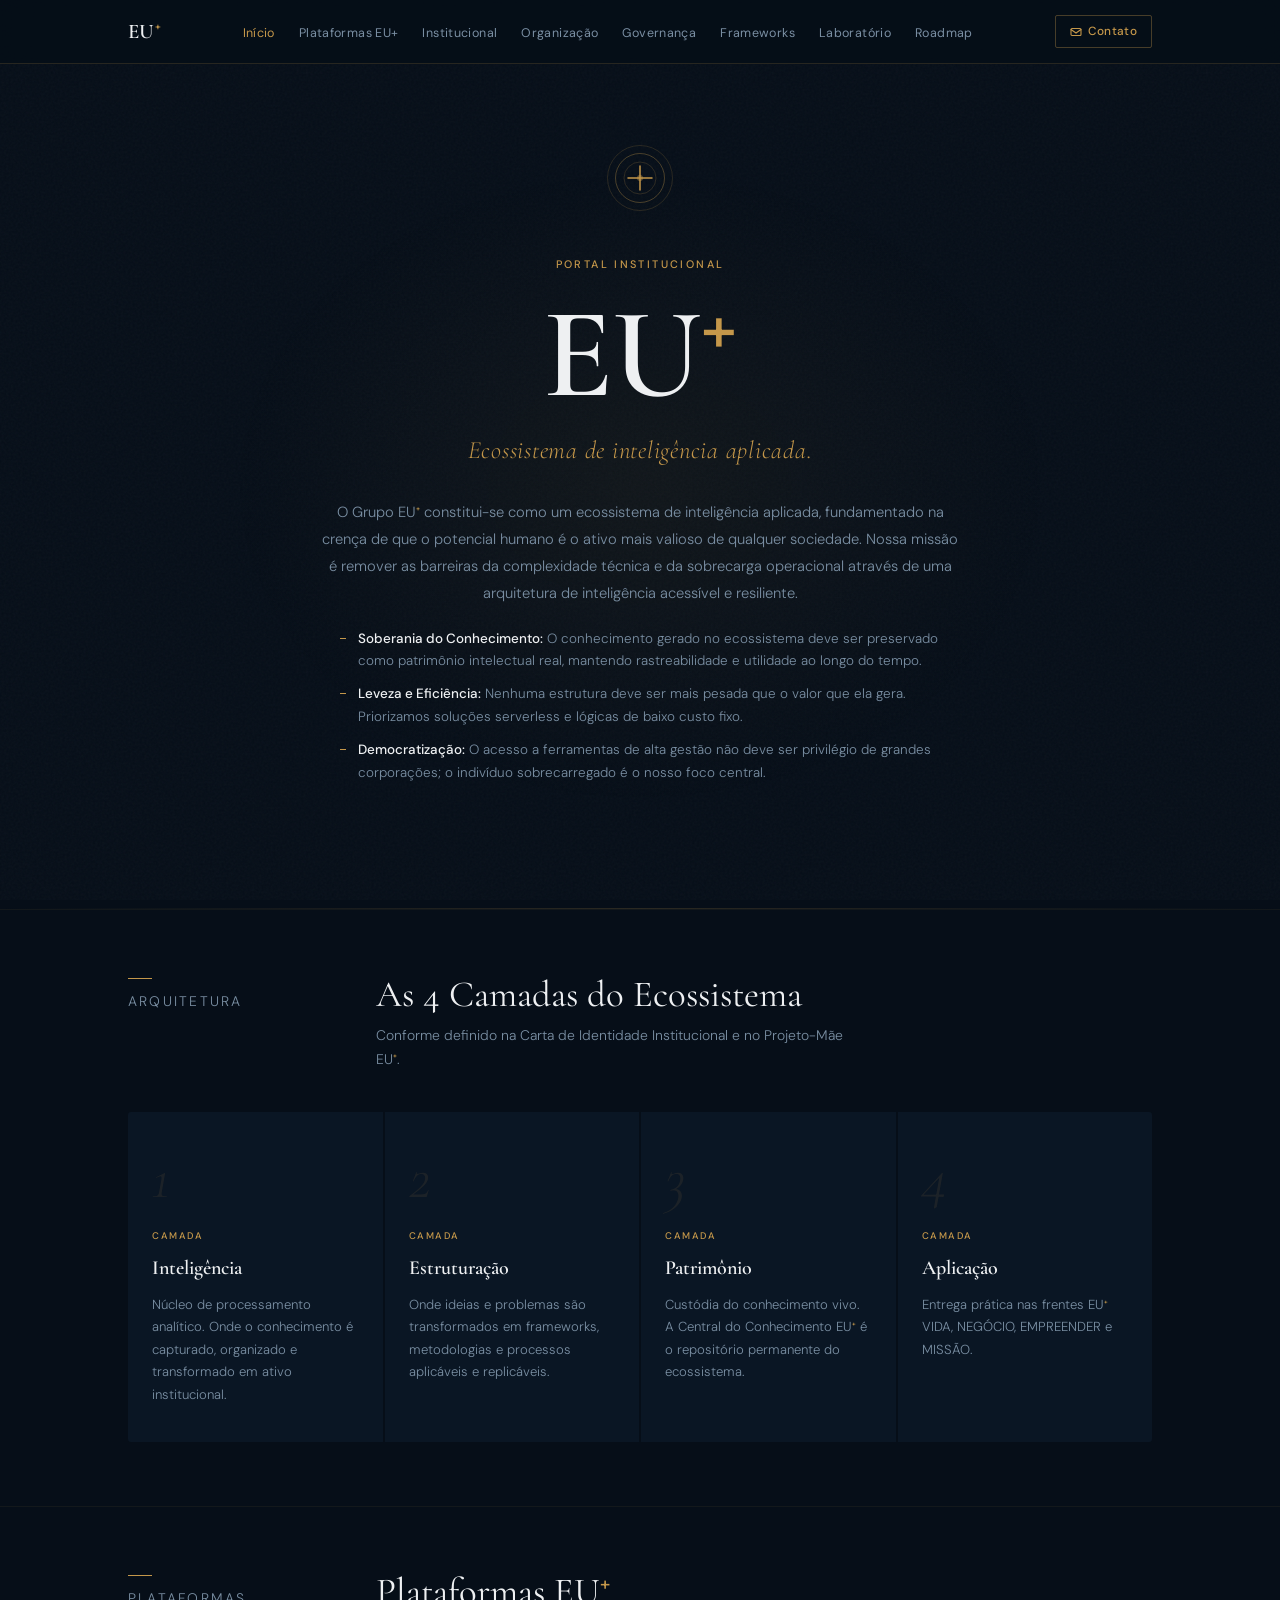
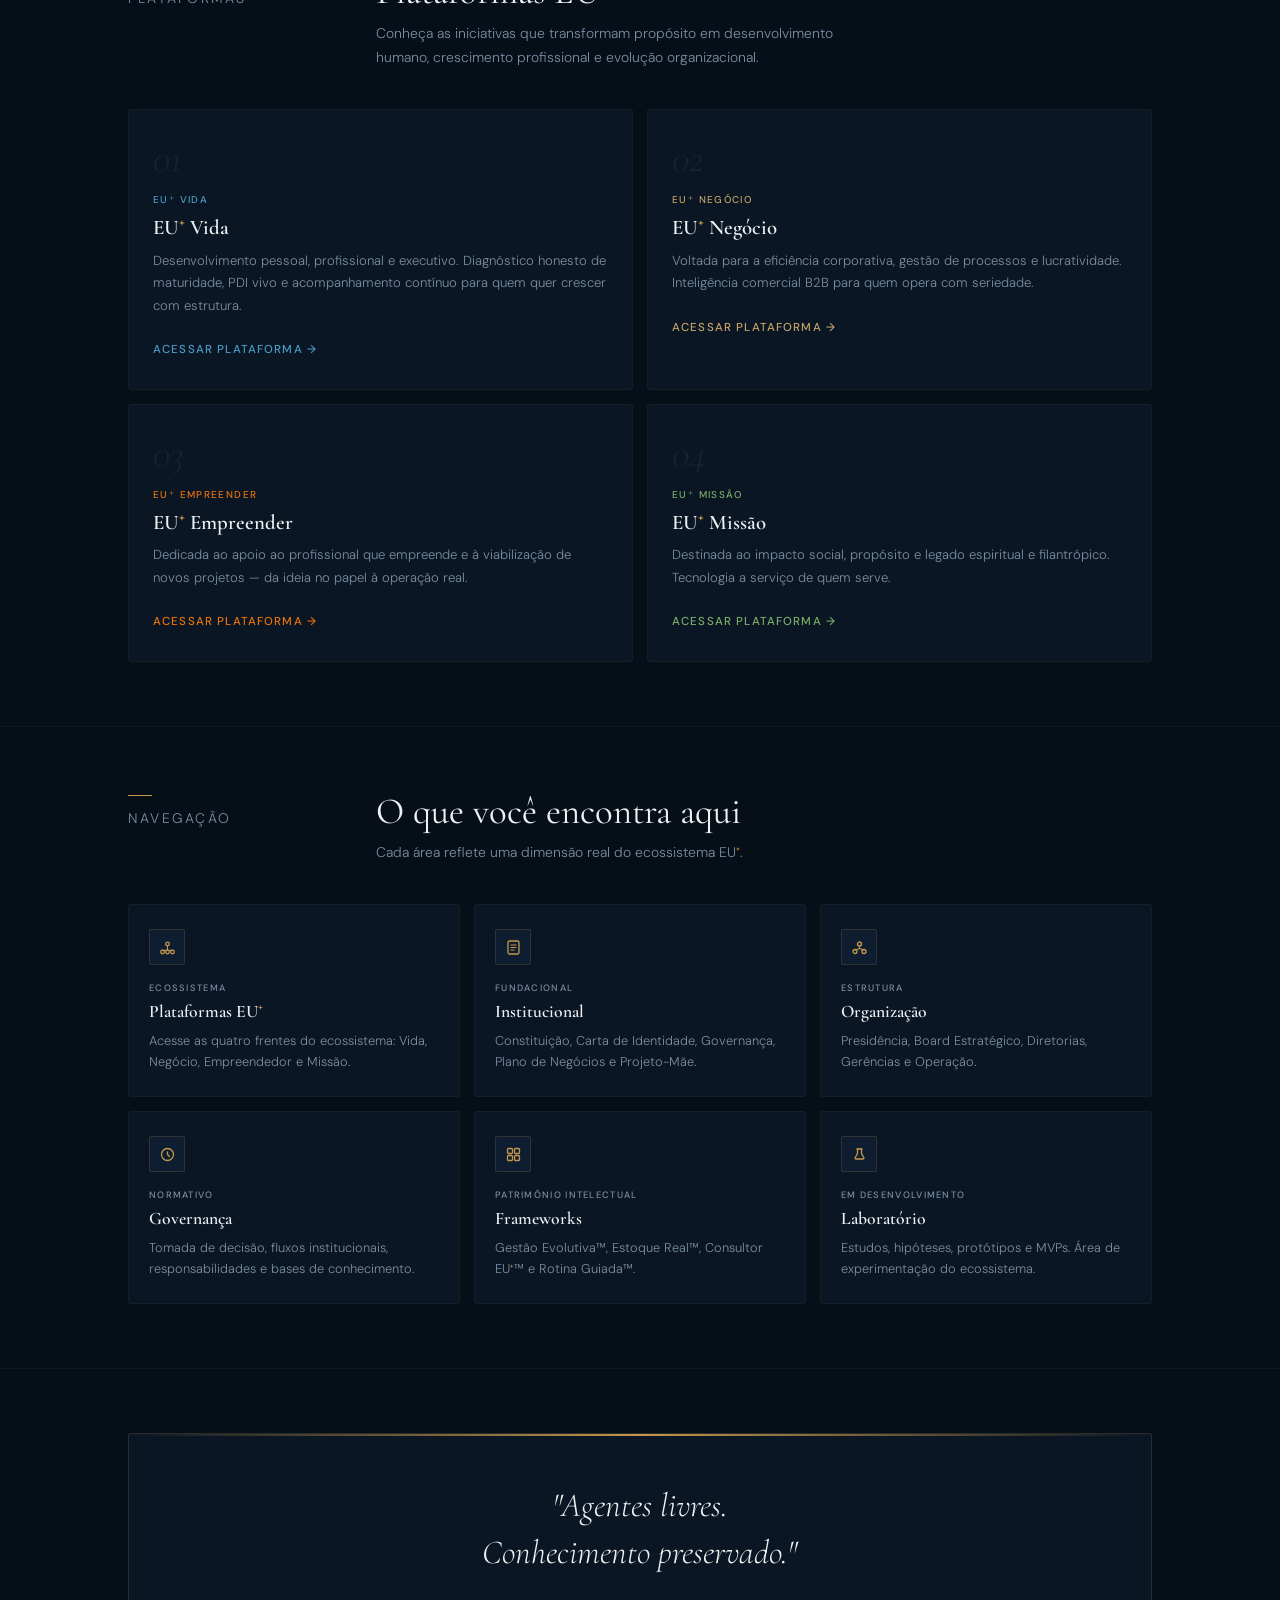
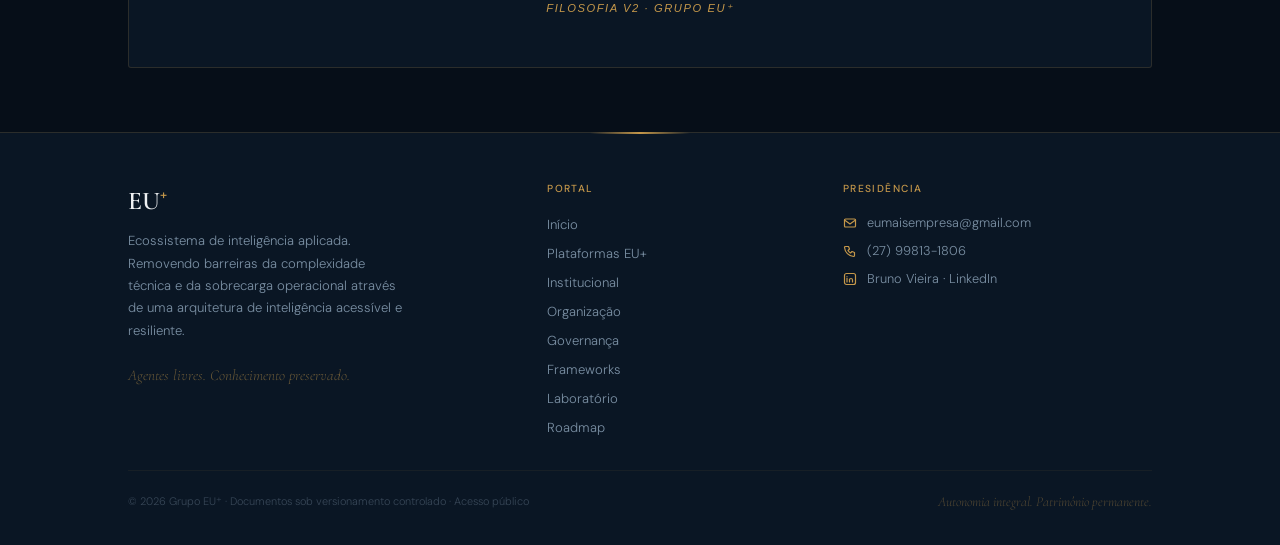
==== commit b4f04f1c: "Update index.html" ====
--- a/index.html
+++ b/index.html
@@ -380,7 +380,7 @@
           </div>
           <div class="nav-card-label">Ecossistema</div>
           <h3>Plataformas EU<sup class="plus">+</sup></h3>
-          <p>Acesse as quatro frentes do ecossistema: Vida, Negócio, Empreender e Missão.</p>
+          <p>Acesse as quatro frentes do ecossistema: Vida, Negócio, Empreendedor e Missão.</p>
         </a>
 
         <a href="./documentos/index.html" class="nav-card reveal rd1">
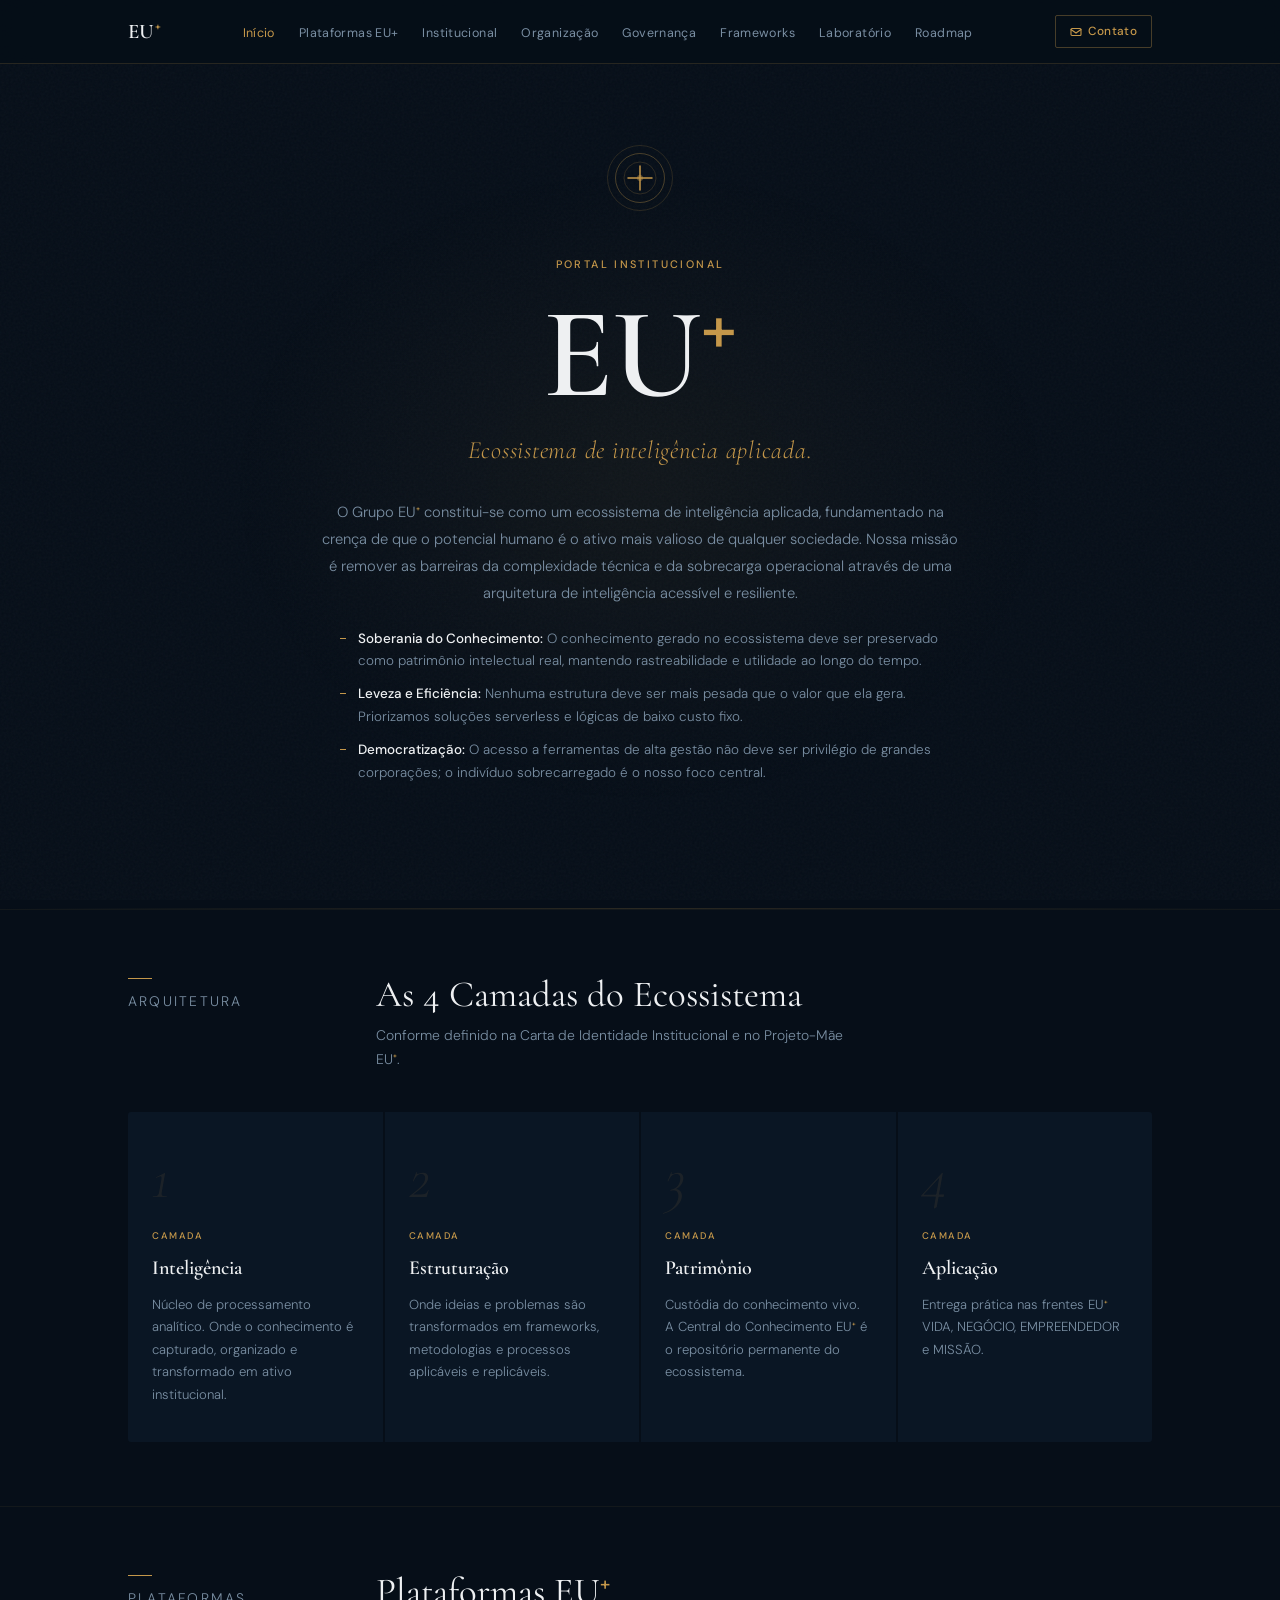
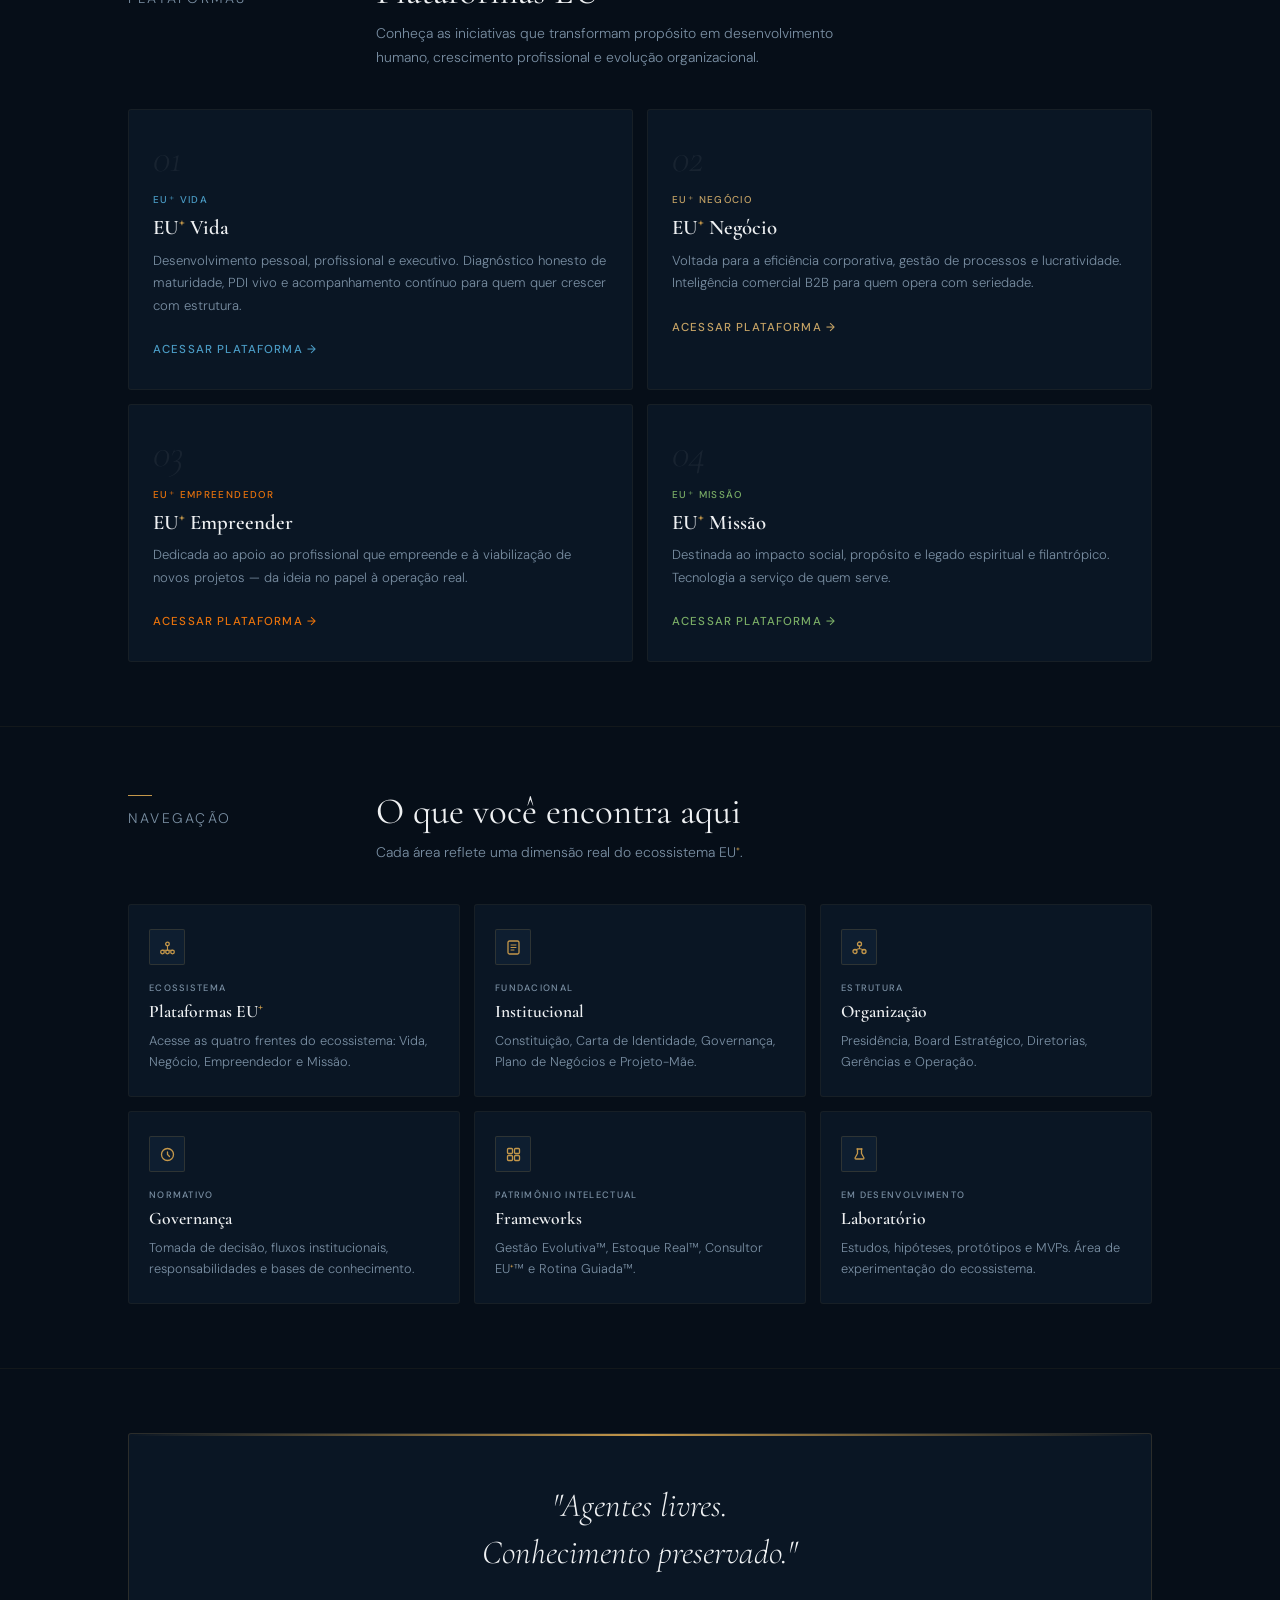
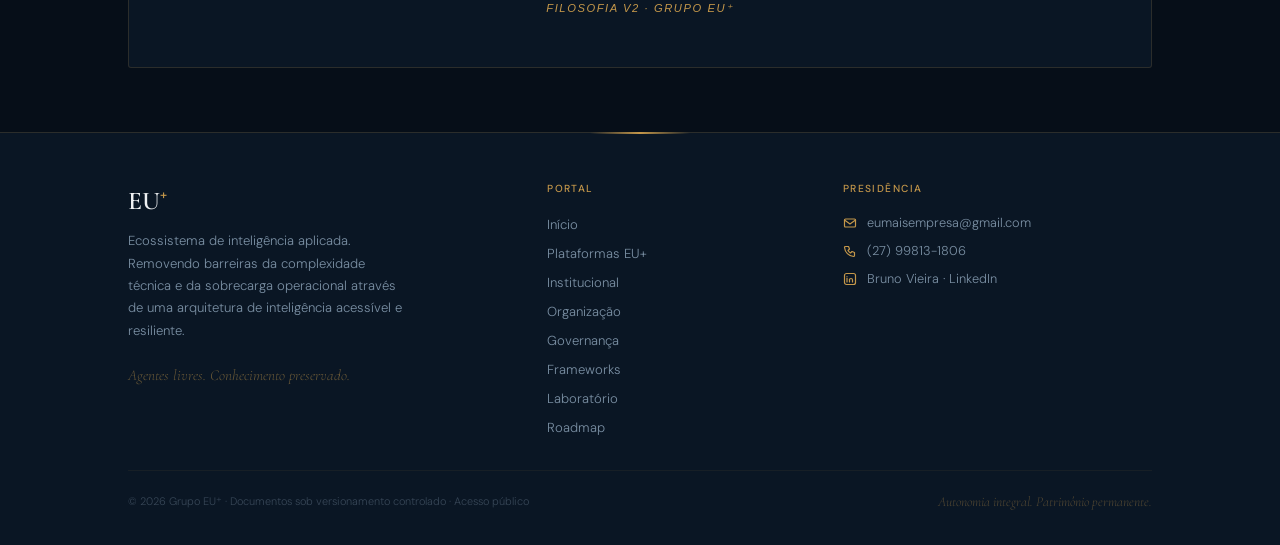
==== commit bc5ea4b4: "Update index.html" ====
--- a/index.html
+++ b/index.html
@@ -303,7 +303,7 @@
         <div class="camada reveal"><span class="camada-n">1</span><div class="camada-label">Camada</div><div class="camada-title">Inteligência</div><p class="camada-desc">Núcleo de processamento analítico. Onde o conhecimento é capturado, organizado e transformado em ativo institucional.</p></div>
         <div class="camada reveal rd1"><span class="camada-n">2</span><div class="camada-label">Camada</div><div class="camada-title">Estruturação</div><p class="camada-desc">Onde ideias e problemas são transformados em frameworks, metodologias e processos aplicáveis e replicáveis.</p></div>
         <div class="camada reveal rd2"><span class="camada-n">3</span><div class="camada-label">Camada</div><div class="camada-title">Patrimônio</div><p class="camada-desc">Custódia do conhecimento vivo. A Central do Conhecimento EU<sup class="plus">+</sup> é o repositório permanente do ecossistema.</p></div>
-        <div class="camada reveal rd3"><span class="camada-n">4</span><div class="camada-label">Camada</div><div class="camada-title">Aplicação</div><p class="camada-desc">Entrega prática nas frentes EU<sup class="plus">+</sup> VIDA, NEGÓCIO, EMPREENDER e MISSÃO.</p></div>
+        <div class="camada reveal rd3"><span class="camada-n">4</span><div class="camada-label">Camada</div><div class="camada-title">Aplicação</div><p class="camada-desc">Entrega prática nas frentes EU<sup class="plus">+</sup> VIDA, NEGÓCIO, EMPREENDEDOR e MISSÃO.</p></div>
       </div>
     </div>
   </section>
@@ -338,7 +338,7 @@
 
         <a href="https://eumaisempresa.github.io/eumaisempreender/" target="_blank" rel="noopener" class="plat-card emp reveal rd2">
           <div class="plat-num">03</div>
-          <div class="plat-label">EU⁺ Empreender</div>
+          <div class="plat-label">EU⁺ Empreendedor</div>
           <div class="plat-name">EU<sup class="plus">+</sup> Empreender</div>
           <p class="plat-desc">Dedicada ao apoio ao profissional que empreende e à viabilização de novos projetos — da ideia no papel à operação real.</p>
           <span class="plat-link">Acessar plataforma →</span>
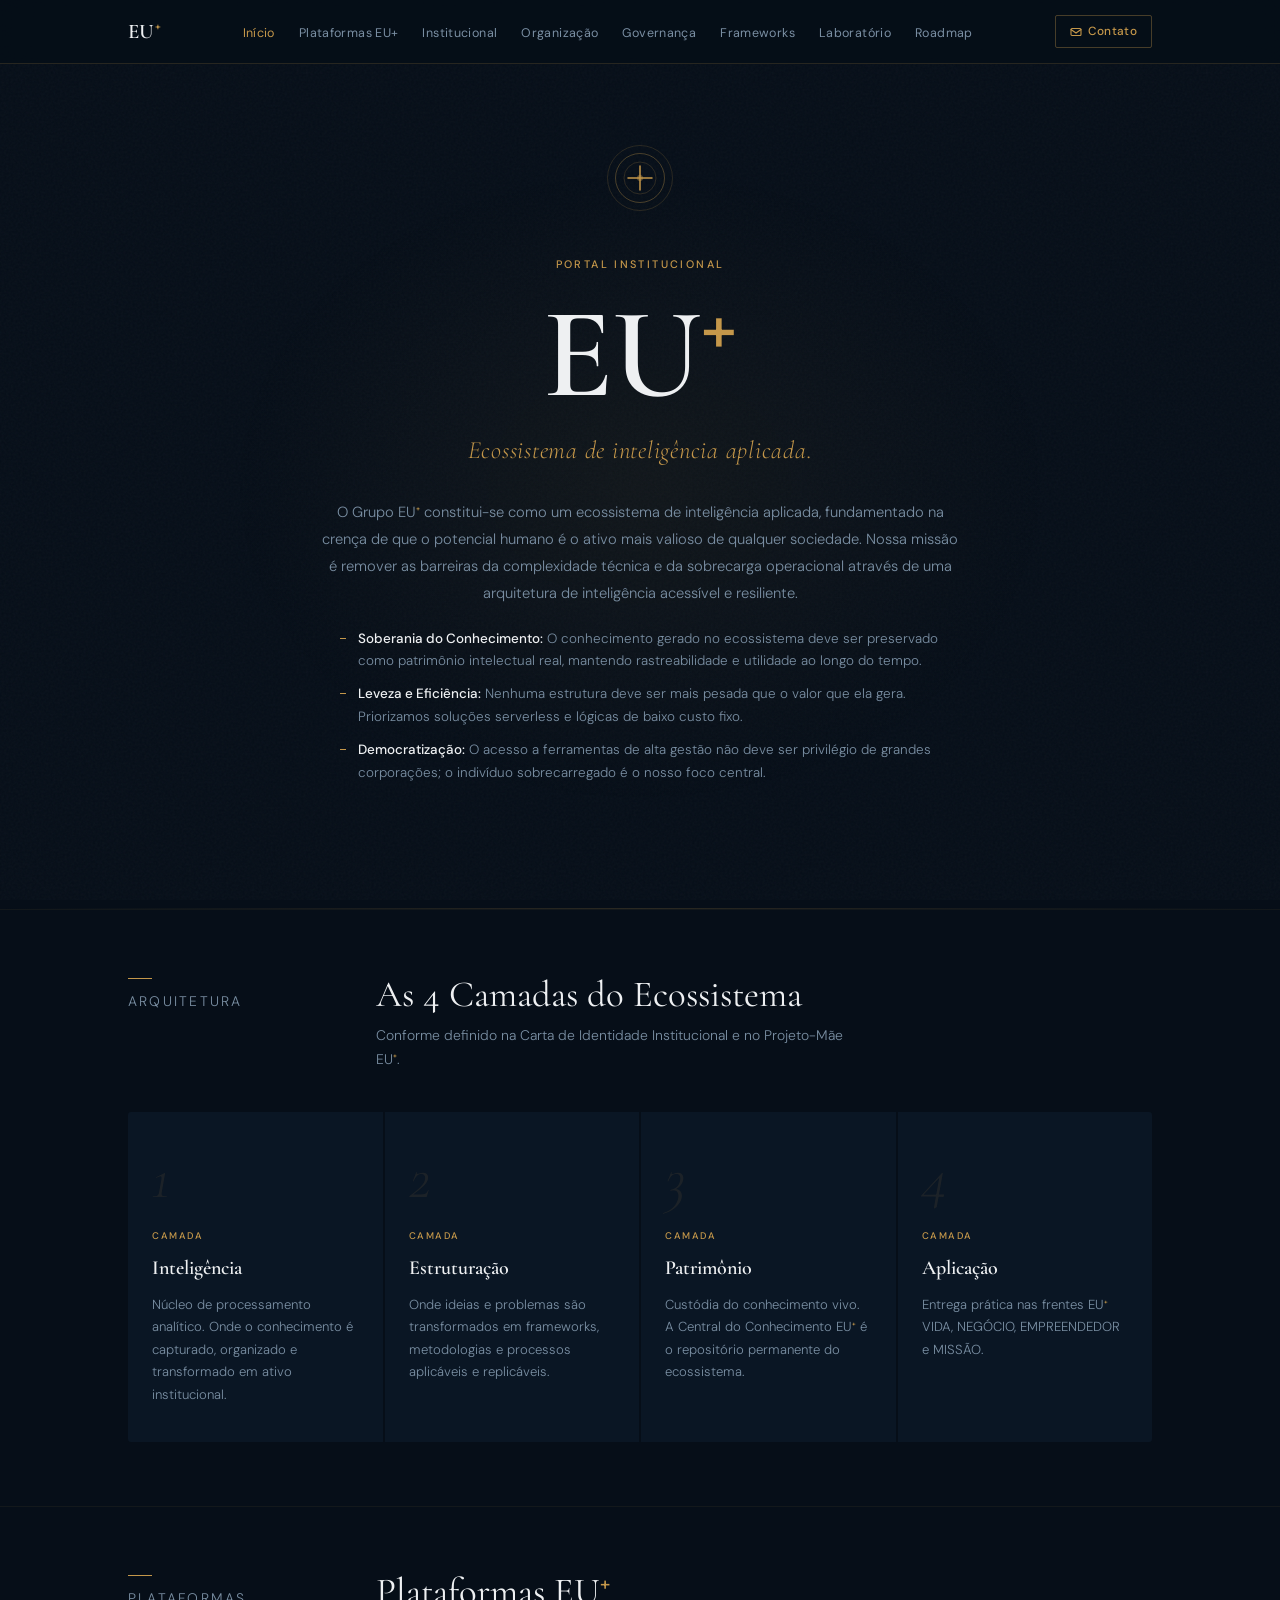
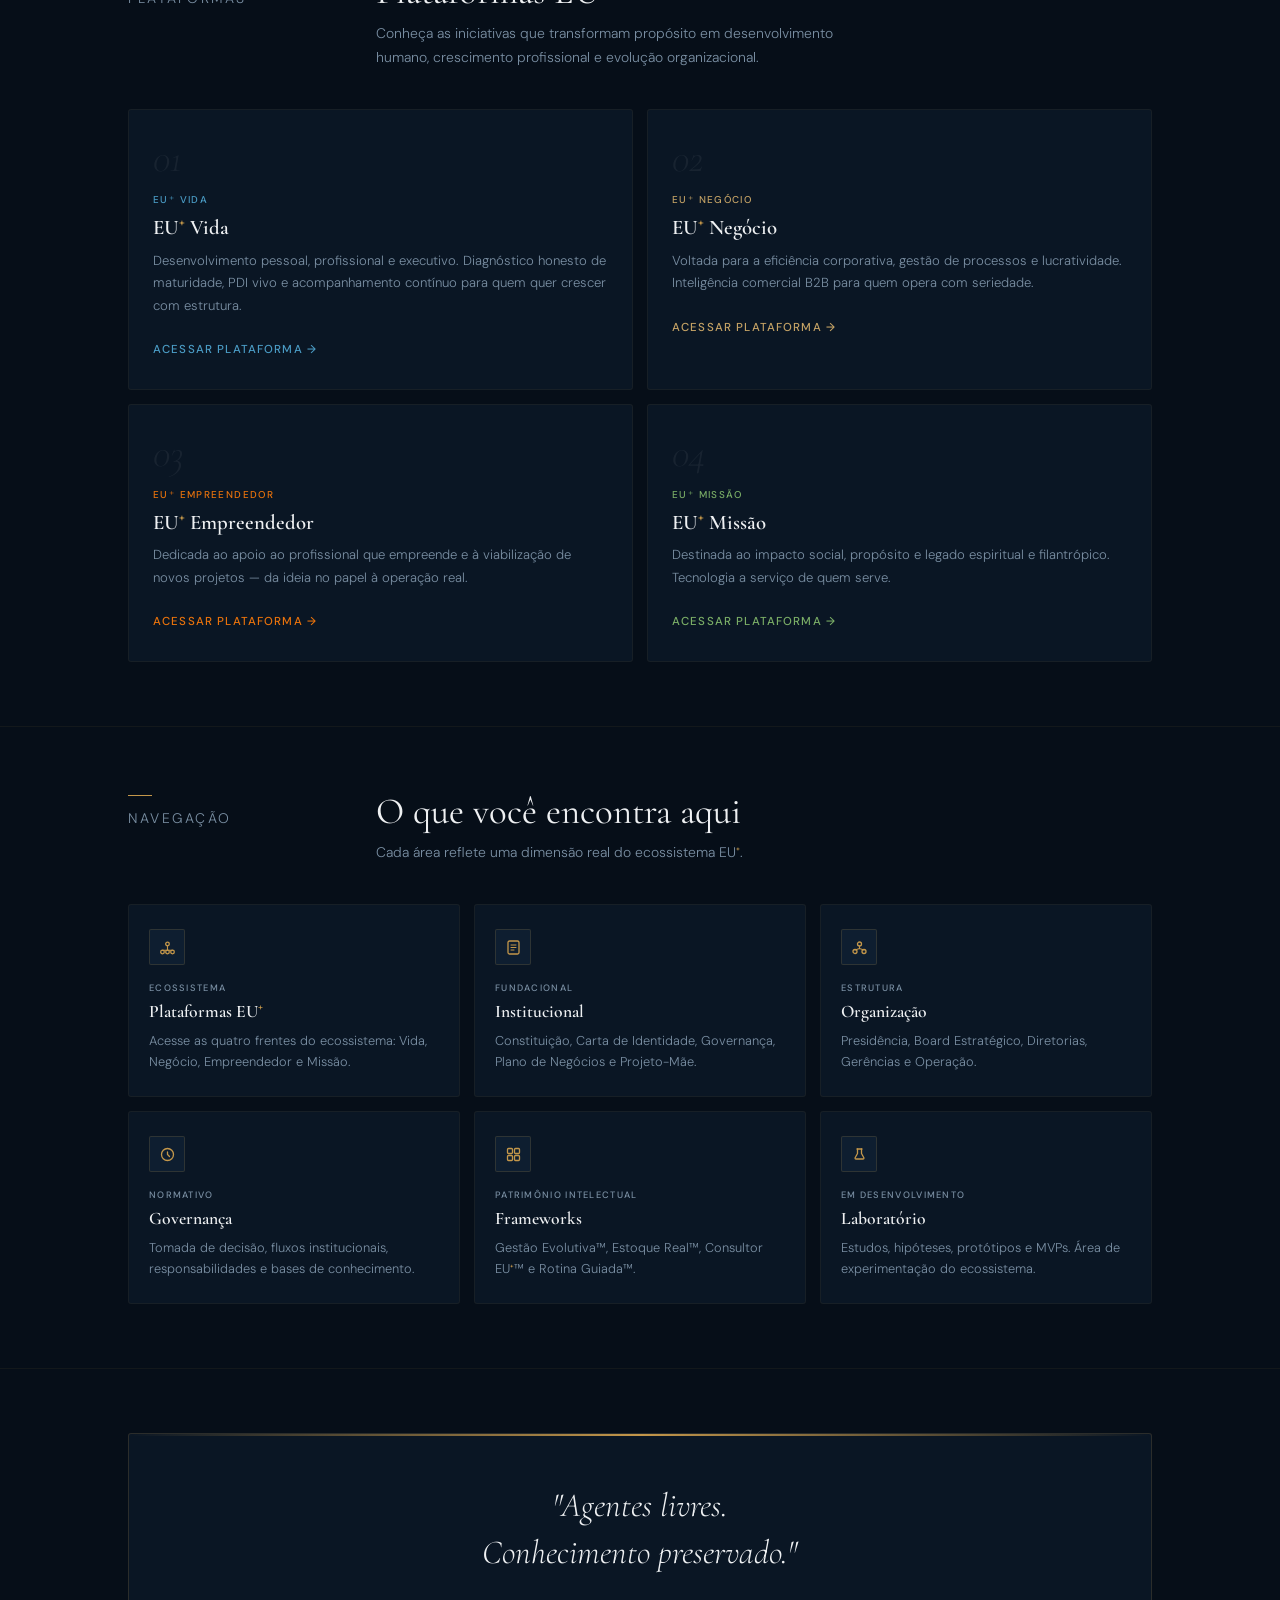
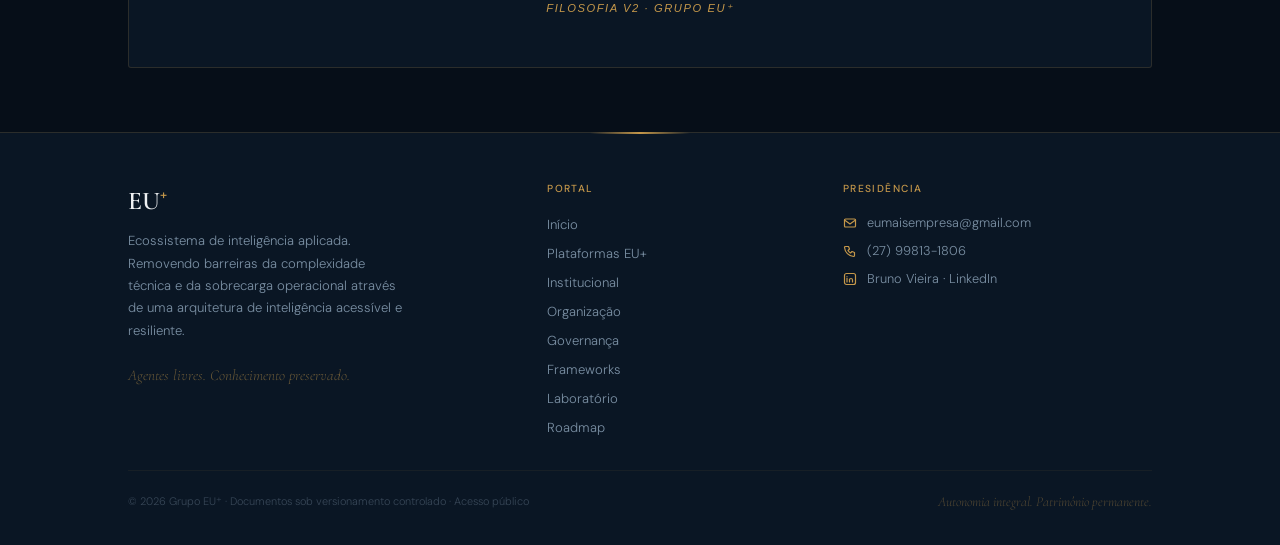
==== commit 8a306c04: "Update index.html" ====
--- a/index.html
+++ b/index.html
@@ -339,7 +339,7 @@
         <a href="https://eumaisempresa.github.io/eumaisempreender/" target="_blank" rel="noopener" class="plat-card emp reveal rd2">
           <div class="plat-num">03</div>
           <div class="plat-label">EU⁺ Empreendedor</div>
-          <div class="plat-name">EU<sup class="plus">+</sup> Empreender</div>
+          <div class="plat-name">EU<sup class="plus">+</sup> Empreendedor</div>
           <p class="plat-desc">Dedicada ao apoio ao profissional que empreende e à viabilização de novos projetos — da ideia no papel à operação real.</p>
           <span class="plat-link">Acessar plataforma →</span>
         </a>
